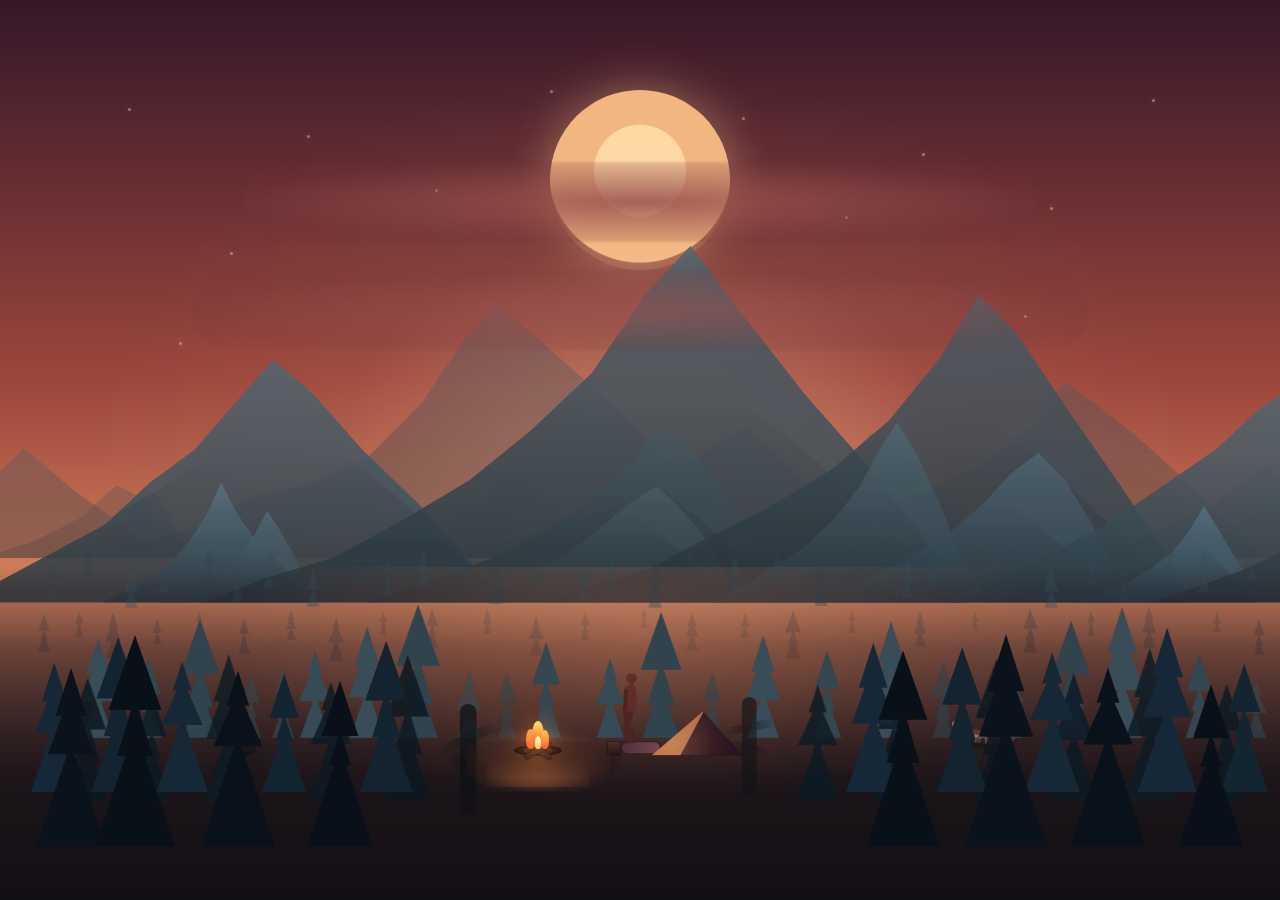
==== index.html @ df811078 "Initial portfolio site Add bilingual (EN/IT) portfolio with live demo previews, WixPort Pro and Care" ====
<!DOCTYPE html>
<html lang="en">
<head>
  <meta charset="UTF-8" />
  <meta name="viewport" content="width=device-width, initial-scale=1.0" />
  <title>Relaxing Forest Depth Scene</title>
  <style>
    :root {
      --sky-top: #351728;
      --sky-mid: #9b463c;
      --sky-low: #e08d62;
      --ground-fade: #25141d;
      --moon: #f1be82;
      --mist: rgba(255, 215, 170, 0.1);
      --near-tree: #09111a;
      --mid-tree: #152634;
      --far-tree: #314a57;
      --fire-1: #ffd057;
      --fire-2: #ff7f2a;
      --fire-3: #ff4a1d;
    }

    * {
      box-sizing: border-box;
    }

    body {
      margin: 0;
      min-height: 100vh;
      background: #0a0e14;
      font-family: system-ui, -apple-system, Segoe UI, Roboto, Arial, sans-serif;
      overflow: hidden;
    }

    .scene {
      position: relative;
      width: 100vw;
      height: 100vh;
      overflow: hidden;
      background: linear-gradient(to bottom, var(--sky-top) 0%, var(--sky-mid) 42%, var(--sky-low) 72%, #442732 100%);
    }

    .scene::after {
      content: "";
      position: absolute;
      inset: 0;
      background: radial-gradient(ellipse at 50% 18%, rgba(13, 18, 26, 0.4) 0%, rgba(7, 10, 15, 0.72) 72%);
      opacity: 0;
      z-index: 29;
      pointer-events: none;
      transition: opacity 6.5s ease;
    }

    .scene.moon-covered::after {
      opacity: 0.48;
    }

    .star-portal {
      position: fixed;
      inset: 0;
      z-index: 200;
      opacity: 0;
      visibility: hidden;
      pointer-events: none;
      background: #06080f;
      transition: opacity 0.55s ease, visibility 0.55s step-end;
    }

    .star-portal.open {
      opacity: 1;
      visibility: visible;
      pointer-events: auto;
      transition: opacity 0.55s ease;
    }

    .star-portal iframe {
      width: 100%;
      height: 100%;
      border: 0;
      display: block;
      background: #06080f;
    }

    .star-portal .portal-close {
      position: absolute;
      top: 16px;
      right: 16px;
      z-index: 3;
      border: 0;
      border-radius: 999px;
      padding: 9px 14px;
      color: #f8e5d4;
      background: rgba(10, 14, 22, 0.72);
      backdrop-filter: blur(4px);
      box-shadow: 0 0 0 1px rgba(255, 210, 170, 0.28);
      cursor: pointer;
      font-size: 13px;
      letter-spacing: 0.2px;
    }

    .star-portal .portal-close:hover {
      background: rgba(18, 24, 35, 0.88);
    }

    .parallax {
      transform: translate3d(calc(var(--mx, 0) * 1px), calc(var(--my, 0) * 1px), 0);
      transition: transform 0.24s ease-out;
    }

    .moon {
      position: absolute;
      width: 180px;
      height: 180px;
      border-radius: 50%;
      left: 50%;
      top: 10%;
      transform: translateX(-50%);
      background:
        radial-gradient(circle at 50% 45%, #ffd7a3 0 34%, #f2b67f 35% 68%, transparent 69%),
        radial-gradient(circle at 50% 50%, rgba(255, 218, 169, 0.85) 0%, rgba(255, 191, 131, 0.18) 62%, transparent 100%);
      filter: drop-shadow(0 0 24px rgba(255, 201, 138, 0.42));
      transition: opacity 6.8s ease, filter 6.8s ease, transform 6.8s ease;
    }

    .scene.moon-covered .moon {
      opacity: 0.2;
      transform: translateX(-50%) scale(0.93);
      filter: drop-shadow(0 0 10px rgba(255, 190, 135, 0.18));
    }

    .clouds {
      position: absolute;
      inset: 0;
      z-index: 8;
      pointer-events: none;
    }

    .clouds::before,
    .clouds::after {
      content: "";
      position: absolute;
      width: 62%;
      height: 80px;
      left: 19%;
      border-radius: 999px;
      background: radial-gradient(ellipse at center, rgba(153, 80, 77, 0.88) 0%, rgba(117, 55, 62, 0.18) 72%, transparent 100%);
      filter: blur(1px);
    }

    .clouds::before {
      top: 18%;
      animation: drift 22s linear infinite alternate;
    }

    .clouds::after {
      top: 30%;
      width: 70%;
      left: 15%;
      opacity: 0.7;
      animation: drift 30s linear infinite alternate-reverse;
    }

    .moon-cover-clouds {
      position: absolute;
      left: 50%;
      top: 7.5%;
      width: 460px;
      height: 175px;
      transform: translateX(-50%) translateY(-10px) scale(0.95);
      z-index: 11;
      opacity: 0;
      pointer-events: none;
      transition: opacity 4.8s ease, transform 10s ease;
    }

    .scene.moon-covered .moon-cover-clouds {
      opacity: 1;
      transform: translateX(-50%) translateY(0) scale(1);
    }

    .moon-cover-clouds span {
      position: absolute;
      border-radius: 999px;
      background: radial-gradient(ellipse at center, rgba(96, 72, 80, 0.88) 0%, rgba(73, 52, 66, 0.48) 52%, rgba(48, 35, 47, 0.05) 100%);
      filter: blur(0.8px);
      animation: moon-cloud-drift 20s ease-in-out infinite alternate;
    }

    .moon-cover-clouds .c1 {
      width: 280px;
      height: 84px;
      left: -5px;
      top: 24px;
      animation-duration: 18s;
    }

    .moon-cover-clouds .c2 {
      width: 330px;
      height: 96px;
      left: 98px;
      top: 38px;
      opacity: 0.92;
      animation-duration: 22s;
      animation-delay: -4s;
    }

    .moon-cover-clouds .c3 {
      width: 236px;
      height: 74px;
      left: 160px;
      top: 8px;
      opacity: 0.82;
      animation-duration: 17s;
      animation-delay: -2s;
    }

    .moon-cover-clouds .c4 {
      width: 200px;
      height: 64px;
      left: 58px;
      top: 82px;
      opacity: 0.75;
      animation-duration: 19s;
      animation-delay: -6s;
    }

    .stars span {
      position: absolute;
      width: 3px;
      height: 3px;
      border-radius: 50%;
      background: rgba(255, 250, 233, 0.85);
      box-shadow: 0 0 7px rgba(255, 238, 180, 0.55);
      animation: twinkle 3.5s ease-in-out infinite;
      opacity: 0.45;
    }


    .mist {
      position: absolute;
      inset: 0;
      background:
        radial-gradient(ellipse at 50% 52%, rgba(255, 183, 129, 0.28) 0 15%, rgba(255, 189, 149, 0.06) 34%, transparent 60%),
        linear-gradient(to top, rgba(255, 170, 120, 0.16), transparent 50%);
      mix-blend-mode: screen;
      pointer-events: none;
    }

    .mountains {
      position: absolute;
      inset: auto 0 33% 0;
      height: 38%;
      z-index: 2;
      pointer-events: none;
    }

    .mountain {
      position: absolute;
      bottom: 0;
      width: var(--w, 440px);
      height: var(--h, 260px);
      background: linear-gradient(
        to bottom,
        rgba(92, 118, 131, 0.95) 0%,
        rgba(70, 94, 107, 0.94) 40%,
        rgba(52, 73, 84, 0.95) 100%
      );
      clip-path: var(--clip, polygon(0% 100%, 9% 88%, 17% 81%, 27% 70%, 35% 58%, 41% 45%, 48% 33%, 55% 18%, 60% 24%, 66% 37%, 74% 52%, 82% 66%, 90% 80%, 100% 100%));
      border-radius: 8px 8px 0 0;
      filter: saturate(0.85);
      opacity: 0.9;
      overflow: hidden;
    }

    .mountain::after {
      content: "";
      position: absolute;
      inset: 0;
      background: linear-gradient(
        110deg,
        rgba(248, 248, 245, 0.95) 0 16%,
        rgba(235, 239, 241, 0.7) 16% 29%,
        rgba(255, 255, 255, 0) 30% 100%
      );
      clip-path: var(--snow, polygon(44% 35%, 52% 24%, 60% 36%, 65% 48%, 57% 44%, 50% 38%));
      opacity: 0.9;
    }

    .mountain::before {
      content: "";
      position: absolute;
      inset: 0;
      background: linear-gradient(to bottom, rgba(0, 0, 0, 0) 45%, rgba(26, 33, 40, 0.35) 100%);
      clip-path: polygon(
        0% 100%,
        12% 86%,
        24% 76%,
        37% 63%,
        47% 50%,
        57% 38%,
        67% 45%,
        81% 66%,
        100% 100%
      );
    }

    .mountains-back {
      position: absolute;
      inset: auto 0 38% 0;
      height: 28%;
      z-index: 1;
      pointer-events: none;
      opacity: 0.65;
      filter: blur(0.5px);
    }

    .layer {
      position: absolute;
      inset: auto 0 0 0;
      height: 100%;
      pointer-events: none;
    }

    .forest-far {
      z-index: 20;
      filter: saturate(0.8);
    }

    .forest-mid {
      z-index: 22;
    }

    .forest-near {
      z-index: 24;
    }

    .forest-edge {
      z-index: 21;
      opacity: 0.85;
      filter: brightness(0.8);
    }

    .tree {
      position: absolute;
      bottom: 18%;
      width: 0;
      height: 0;
      border-left: 22px solid transparent;
      border-right: 22px solid transparent;
      border-bottom: 64px solid currentColor;
      color: var(--far-tree);
      transform: scale(var(--s, 1));
    }

    .tree::before,
    .tree::after {
      content: "";
      position: absolute;
      left: 50%;
      transform: translateX(-50%);
      width: 0;
      height: 0;
      border-left: 16px solid transparent;
      border-right: 16px solid transparent;
      border-bottom: 46px solid currentColor;
    }

    .tree::before {
      bottom: -14px;
    }

    .tree::after {
      bottom: 17px;
    }

    .forest-mid .tree {
      color: var(--mid-tree);
      border-left-width: 30px;
      border-right-width: 30px;
      border-bottom-width: 88px;
      bottom: 12%;
    }

    .forest-mid .tree::before,
    .forest-mid .tree::after {
      border-left-width: 21px;
      border-right-width: 21px;
      border-bottom-width: 62px;
    }

    .forest-near .tree {
      color: var(--near-tree);
      border-left-width: 36px;
      border-right-width: 36px;
      border-bottom-width: 108px;
      bottom: 6%;
    }

    .forest-near .tree::before,
    .forest-near .tree::after {
      border-left-width: 28px;
      border-right-width: 28px;
      border-bottom-width: 78px;
    }

    .forest-edge .tree {
      color: #10212d;
      border-left-width: 25px;
      border-right-width: 25px;
      border-bottom-width: 78px;
      bottom: 11%;
    }

    .forest-edge .tree::before,
    .forest-edge .tree::after {
      border-left-width: 18px;
      border-right-width: 18px;
      border-bottom-width: 56px;
    }

    .tree.fir {
      filter: brightness(0.92);
    }

    .tree.fir::before {
      bottom: -26px;
      border-left-width: 16px;
      border-right-width: 16px;
      border-bottom-width: 54px;
    }

    .tree.fir::after {
      bottom: 16px;
      border-left-width: 24px;
      border-right-width: 24px;
      border-bottom-width: 68px;
    }

    .tree.pine {
      filter: brightness(1.06);
    }

    .tree.pine::before {
      bottom: -12px;
      border-left-width: 24px;
      border-right-width: 24px;
      border-bottom-width: 66px;
    }

    .tree.pine::after {
      bottom: 28px;
      border-left-width: 16px;
      border-right-width: 16px;
      border-bottom-width: 50px;
    }

    .tree.spruce {
      filter: brightness(0.97);
    }

    .tree.spruce::before {
      bottom: -20px;
      border-left-width: 12px;
      border-right-width: 12px;
      border-bottom-width: 38px;
    }

    .tree.spruce::after {
      bottom: 12px;
      border-left-width: 20px;
      border-right-width: 20px;
      border-bottom-width: 60px;
    }

    .tree.cedar {
      filter: brightness(1.03);
    }

    .tree.cedar::before {
      bottom: -10px;
      border-left-width: 24px;
      border-right-width: 24px;
      border-bottom-width: 54px;
    }

    .tree.cedar::after {
      bottom: 30px;
      border-left-width: 11px;
      border-right-width: 11px;
      border-bottom-width: 34px;
    }

    /* Wind + environment */
    .wind {
      position: absolute;
      inset: 0;
      z-index: 50;
      pointer-events: none;
      opacity: 0.9;
      mix-blend-mode: screen;
    }

    .gust {
      position: absolute;
      width: 160px;
      height: 2px;
      border-radius: 999px;
      background: linear-gradient(to left, rgba(255, 245, 224, 0), rgba(255, 220, 190, 0.26), rgba(255, 245, 224, 0));
      filter: blur(0.2px);
      transform: rotate(-10deg);
      opacity: 0;
      animation: gust var(--gd, 1.8s) ease-out forwards;
    }

    @keyframes gust {
      0% { opacity: 0; transform: translate3d(0, 0, 0) rotate(-10deg); }
      12% { opacity: 0.9; }
      100% { opacity: 0; transform: translate3d(-520px, 120px, 0) rotate(-10deg); }
    }

    .tree {
      transform-origin: 50% 100%;
    }

    .windy .forest-far .tree { animation: sway-far 1.7s ease-in-out 2; }
    .windy .forest-edge .tree { animation: sway-edge 1.5s ease-in-out 2; }
    .windy .forest-mid .tree { animation: sway-mid 1.35s ease-in-out 2; }
    .windy .forest-near .tree { animation: sway-near 1.2s ease-in-out 2; }

    @keyframes sway-far {
      0%, 100% { transform: translateZ(0) rotate(0deg) scale(var(--s, 1)); }
      50% { transform: translateZ(0) rotate(1.2deg) scale(var(--s, 1)); }
    }
    @keyframes sway-edge {
      0%, 100% { transform: translateZ(0) rotate(0deg) scale(var(--s, 1)); }
      50% { transform: translateZ(0) rotate(1.8deg) scale(var(--s, 1)); }
    }
    @keyframes sway-mid {
      0%, 100% { transform: translateZ(0) rotate(0deg) scale(var(--s, 1)); }
      50% { transform: translateZ(0) rotate(2.2deg) scale(var(--s, 1)); }
    }
    @keyframes sway-near {
      0%, 100% { transform: translateZ(0) rotate(0deg) scale(var(--s, 1)); }
      50% { transform: translateZ(0) rotate(2.8deg) scale(var(--s, 1)); }
    }

    /* Dead trees */
    .dead-tree {
      position: absolute;
      bottom: 9%;
      width: 18px;
      height: 120px;
      background: linear-gradient(to bottom, rgba(10, 16, 22, 0.95), rgba(12, 17, 25, 0.75));
      border-radius: 10px;
      z-index: 6;
      filter: saturate(0.85);
    }
    .dead-tree::before,
    .dead-tree::after {
      content: "";
      position: absolute;
      left: 50%;
      top: 32px;
      width: 64px;
      height: 10px;
      transform: translateX(-50%) rotate(var(--r, -20deg));
      border-radius: 999px;
      background: linear-gradient(to right, rgba(10, 16, 22, 0), rgba(10, 16, 22, 0.9), rgba(10, 16, 22, 0));
      opacity: 0.85;
    }
    .dead-tree::after {
      top: 58px;
      width: 52px;
      transform: translateX(-50%) rotate(calc(var(--r, -20deg) * -1));
      opacity: 0.7;
    }

    /* Animals */
    .animals {
      position: absolute;
      inset: 0;
      z-index: 18;
      pointer-events: none;
    }

    .birds {
      position: absolute;
      left: 0;
      top: 16%;
      width: 100%;
      height: 26%;
      opacity: 0.7;
      filter: blur(0.1px);
    }

    .bird {
      position: absolute;
      width: 14px;
      height: 8px;
      border: 2px solid rgba(255, 220, 190, 0.55);
      border-color: rgba(255, 220, 190, 0.55) transparent transparent transparent;
      border-radius: 50% 50% 0 0;
      transform: rotate(-10deg);
      animation: bird-fly var(--bd, 18s) linear infinite;
      opacity: 0.0;
    }

    @keyframes bird-fly {
      0% { opacity: 0; transform: translate3d(105vw, 0, 0) rotate(-10deg) scale(0.9); }
      6% { opacity: 0.85; }
      100% { opacity: 0; transform: translate3d(-20vw, 70px, 0) rotate(-6deg) scale(1.05); }
    }

    .bunny {
      position: absolute;
      left: 18%;
      bottom: 16%;
      width: 26px;
      height: 18px;
      border-radius: 999px;
      background: linear-gradient(to bottom, #2a1d22, #0f0d11);
      filter: drop-shadow(0 10px 12px rgba(0, 0, 0, 0.35));
      opacity: 0.8;
      animation: bunny-hop 4.8s ease-in-out infinite;
    }

    .bunny::before,
    .bunny::after {
      content: "";
      position: absolute;
      top: -10px;
      width: 7px;
      height: 14px;
      border-radius: 999px;
      background: linear-gradient(to bottom, #2f2127, #151015);
      transform-origin: 50% 100%;
    }

    .bunny::before { left: 6px; transform: rotate(-6deg); }
    .bunny::after { left: 13px; transform: rotate(10deg); }

    @keyframes bunny-hop {
      0%, 100% { transform: translate3d(0, 0, 0) scale(1); }
      20% { transform: translate3d(40px, -10px, 0) scale(0.95); }
      40% { transform: translate3d(88px, 0px, 0) scale(1); }
      60% { transform: translate3d(126px, -9px, 0) scale(0.96); }
      80% { transform: translate3d(170px, 0px, 0) scale(1); }
    }

    /* Fox (running style like reference, with subtle 3D shading) */
    .fox {
      /* darker, less saturated — matches night forest */
      --fox-orange: #8f3f36;
      --fox-orange-dark: #6f2f2a;
      --fox-cream: #c9b0a2;
      --fox-cream-2: #a89288;
      --fox-brown: #24181c;
      --fox-brown-2: #151012;
      --fox-black: #0d0f12;
      --fox-gray: #2b3338;

      position: absolute;
      left: 50%;
      bottom: 15.2%;
      width: 160px;
      height: 110px;
      z-index: 16; /* below forest tree layers (far/edge/mid/near) */
      transform: translate3d(0, 0, 0) scale(0.22);
      transform-origin: 50% 100%;
      filter: brightness(0.78) saturate(0.82) contrast(0.96) drop-shadow(0 8px 12px rgba(0, 0, 0, 0.35));
      opacity: 1;
      will-change: transform, left, bottom;
    }

    .fox .rig {
      position: absolute;
      inset: 0;
      transform-origin: 50% 100%;
      animation: fox-bob 0.5s ease-in-out infinite;
    }

    @keyframes fox-bob {
      0%, 100% { transform: translate3d(0, 0, 0); }
      50% { transform: translate3d(0, -2.5px, 0); }
    }

    .fox .head {
      position: absolute;
      left: 10px;
      top: 34px;
      width: 92px;
      height: 60px;
      background: linear-gradient(180deg, var(--fox-cream) 0%, var(--fox-cream-2) 100%);
      border-radius: 34px 30px 28px 32px;
      clip-path: polygon(
        0% 56%,
        8% 36%,
        22% 22%,
        42% 14%,
        60% 18%,
        78% 26%,
        94% 42%,
        100% 56%,
        92% 72%,
        74% 84%,
        54% 90%,
        36% 90%,
        20% 84%,
        10% 72%
      );
    }

    .fox .head::before {
      content: "";
      position: absolute;
      inset: -10px -12px -6px -10px;
      background: linear-gradient(165deg, var(--fox-orange) 0%, var(--fox-orange-dark) 100%);
      clip-path: polygon(
        22% 50%,
        28% 22%,
        46% 8%,
        66% 10%,
        82% 18%,
        92% 34%,
        94% 56%,
        82% 48%,
        66% 42%,
        52% 44%,
        40% 48%,
        30% 58%
      );
    }

    .fox .head::after {
      content: "";
      position: absolute;
      left: 46px;
      top: 36px;
      width: 56px;
      height: 36px;
      background: linear-gradient(180deg, var(--fox-cream) 0%, var(--fox-cream-2) 100%);
      clip-path: polygon(0 0, 70% 10%, 100% 50%, 72% 86%, 22% 100%, 0 70%);
    }

    .fox .ear {
      position: absolute;
      top: 10px;
      width: 34px;
      height: 44px;
      background: linear-gradient(160deg, #3a2b2f 0%, var(--fox-brown) 65%, #140f12 100%);
      clip-path: polygon(48% 0, 92% 20%, 100% 100%, 0 100%, 8% 18%);
      transform-origin: 50% 100%;
      z-index: 2;
    }
    /* pushed back toward neck/back of head */
    .fox .ear.left { left: 44px; transform: rotate(10deg); }
    .fox .ear.right { display: none; }
    .fox .ear::after {
      content: "";
      position: absolute;
      left: 9px;
      top: 12px;
      width: 18px;
      height: 24px;
      background: linear-gradient(180deg, var(--fox-cream) 0%, rgba(246, 213, 191, 0.55) 100%);
      clip-path: polygon(50% 0, 90% 24%, 100% 100%, 0 100%, 10% 24%);
      opacity: 0.95;
    }

    .fox .cheek { display: none; }

    .fox .neck {
      position: absolute;
      left: 60px;
      top: 78px;
      width: 50px;
      height: 38px;
      background: linear-gradient(180deg, var(--fox-cream) 0%, var(--fox-cream-2) 100%);
      border-radius: 10px 14px 22px 22px;
      clip-path: polygon(10% 0, 92% 0, 100% 48%, 72% 100%, 22% 100%, 0 60%);
    }

    .fox .eye {
      position: absolute;
      top: 54px;
      left: 40px;
      width: 18px;
      height: 12px;
      background: var(--fox-black);
      border-radius: 999px;
      transform: rotate(-8deg);
    }
    .fox .eye::after {
      content: "";
      position: absolute;
      left: 4px;
      top: 3px;
      width: 4px;
      height: 4px;
      background: rgba(255, 255, 255, 0.75);
      border-radius: 50%;
      opacity: 0.5;
    }
    .fox .eye.right { display: none; }

    .fox .nose {
      position: absolute;
      left: 2px;
      top: 62px;
      width: 10px;
      height: 8px;
      background: #2b2d2f;
      border-radius: 50%;
    }
    .fox .nose::after { display: none; }

    .fox .body {
      position: absolute;
      left: 78px;
      top: 78px;
      width: 150px;
      height: 58px;
      background: linear-gradient(180deg, var(--fox-orange) 0%, var(--fox-orange-dark) 100%);
      border-radius: 42px 62px 54px 44px;
      transform: rotate(-3deg);
    }

    .fox .body::after {
      content: "";
      position: absolute;
      left: 14px;
      bottom: -6px;
      width: 112px;
      height: 18px;
      background: linear-gradient(180deg, var(--fox-orange) 0%, var(--fox-orange-dark) 100%);
      border-radius: 999px;
      opacity: 0.98;
    }

    .fox .belly {
      position: absolute;
      left: 98px;
      top: 102px;
      width: 92px;
      height: 34px;
      background: linear-gradient(180deg, var(--fox-cream) 0%, var(--fox-cream-2) 100%);
      border-radius: 999px;
      clip-path: polygon(14% 0, 86% 0, 100% 60%, 86% 100%, 18% 100%, 0 55%);
    }

    .fox .tail {
      position: absolute;
      left: 170px;
      top: 6px;
      width: 150px;
      height: 128px;
      background: linear-gradient(180deg, var(--fox-orange) 0%, var(--fox-orange-dark) 100%);
      border-radius: 999px;
      transform-origin: 20% 80%;
      animation: tail-swish 0.72s cubic-bezier(.35,.02,.2,1) infinite;
    }

    .fox .tail::before {
      /* darker shadow at tail base */
      content: "";
      position: absolute;
      left: 0px;
      top: 74px;
      width: 78px;
      height: 62px;
      background: rgba(120, 45, 42, 0.55);
      border-radius: 999px;
    }

    .fox .tail::after {
      content: "";
      position: absolute;
      /* cream tip with jagged edge */
      left: 40px;
      top: -14px;
      width: 132px;
      height: 102px;
      background: linear-gradient(180deg, var(--fox-cream) 0%, var(--fox-cream-2) 100%);
      border-radius: 999px;
      clip-path: polygon(
        0 40%,
        10% 32%,
        18% 38%,
        28% 30%,
        40% 38%,
        52% 30%,
        64% 38%,
        76% 28%,
        88% 36%,
        100% 28%,
        100% 100%,
        0 100%
      );
    }

    .fox .leg {
      position: absolute;
      top: 110px;
      width: 22px;
      height: 44px;
      background: linear-gradient(to bottom, #3a2b2f 0%, var(--fox-brown-2) 100%);
      border-radius: 14px 14px 16px 16px;
      transform-origin: 50% 0%;
      will-change: transform;
    }

    .fox .leg::before {
      content: "";
      position: absolute;
      left: 4px;
      top: 18px;
      width: 14px;
      height: 28px;
      background: linear-gradient(to bottom, #3a2b2f 0%, var(--fox-brown-2) 100%);
      border-radius: 12px 12px 14px 14px;
      clip-path: polygon(12% 0, 88% 0, 100% 68%, 64% 100%, 36% 100%, 0 68%);
      transform-origin: 50% 0%;
      will-change: transform;
    }

    .fox .leg::after {
      content: "";
      position: absolute;
      left: -2px;
      bottom: -4px;
      width: 22px;
      height: 12px;
      background: linear-gradient(180deg, #2c1f22 0%, #140f12 100%);
      border-radius: 999px;
      opacity: 0.95;
      transform: none;
      clip-path: polygon(6% 35%, 94% 35%, 100% 70%, 86% 100%, 14% 100%, 0 70%);
    }

    .fox .leg::after {
      content: "";
      position: absolute;
      left: 0;
      bottom: 0;
      width: 22px;
      height: 18px;
      background: linear-gradient(to bottom, var(--fox-gray), var(--fox-black));
      border-radius: 0 0 14px 14px;
    }

    .fox .leg.back { opacity: 0.7; filter: saturate(0.9) brightness(0.95); }

    .fox .leg.l1 { left: 80px; animation: fox-front-a 0.76s cubic-bezier(.35,.02,.2,1) infinite; }
    .fox .leg.l2 { left: 106px; animation: fox-front-b 0.76s cubic-bezier(.35,.02,.2,1) infinite; }
    .fox .leg.l3 { left: 132px; animation: fox-rear-a 0.76s cubic-bezier(.35,.02,.2,1) infinite; }
    .fox .leg.l4 { left: 154px; animation: fox-rear-b 0.76s cubic-bezier(.35,.02,.2,1) infinite; }

    .fox .leg.l1::before { animation: fox-front-a-lower 0.76s cubic-bezier(.35,.02,.2,1) infinite; }
    .fox .leg.l2::before { animation: fox-front-b-lower 0.76s cubic-bezier(.35,.02,.2,1) infinite; }
    .fox .leg.l3::before { animation: fox-rear-a-lower 0.76s cubic-bezier(.35,.02,.2,1) infinite; }
    .fox .leg.l4::before { animation: fox-rear-b-lower 0.76s cubic-bezier(.35,.02,.2,1) infinite; }

    @keyframes fox-front-a {
      0%   { transform: rotate(22deg) translate3d(1px, -2px, 0) scaleY(0.98); }
      14%  { transform: rotate(8deg) translate3d(0px, 0px, 0) scaleY(1); }
      34%  { transform: rotate(-8deg) translate3d(-1px, 1px, 0) scaleY(1.02); }
      52%  { transform: rotate(-22deg) translate3d(-2px, -2px, 0) scaleY(1); }
      74%  { transform: rotate(16deg) translate3d(2px, -6px, 0) scaleY(0.98); }
      100% { transform: rotate(22deg) translate3d(1px, -2px, 0) scaleY(0.98); }
    }
    @keyframes fox-front-b {
      0%   { transform: rotate(-22deg) translate3d(-2px, -2px, 0) scaleY(1); }
      22%  { transform: rotate(16deg) translate3d(2px, -6px, 0) scaleY(0.98); }
      48%  { transform: rotate(22deg) translate3d(1px, -2px, 0) scaleY(0.98); }
      62%  { transform: rotate(8deg) translate3d(0px, 0px, 0) scaleY(1); }
      82%  { transform: rotate(-8deg) translate3d(-1px, 1px, 0) scaleY(1.02); }
      100% { transform: rotate(-22deg) translate3d(-2px, -2px, 0) scaleY(1); }
    }
    @keyframes fox-rear-a {
      0%   { transform: rotate(18deg) translate3d(1px, -1px, 0) scaleY(0.98); }
      16%  { transform: rotate(2deg) translate3d(0px, 1px, 0) scaleY(1.04); }
      40%  { transform: rotate(-22deg) translate3d(-2px, 2px, 0) scaleY(1.02); }
      54%  { transform: rotate(-34deg) translate3d(-3px, -2px, 0) scaleY(1); }
      78%  { transform: rotate(10deg) translate3d(3px, -7px, 0) scaleY(0.98); }
      100% { transform: rotate(18deg) translate3d(1px, -1px, 0) scaleY(0.98); }
    }
    @keyframes fox-rear-b {
      0%   { transform: rotate(-34deg) translate3d(-3px, -2px, 0) scaleY(1); }
      24%  { transform: rotate(10deg) translate3d(3px, -7px, 0) scaleY(0.98); }
      50%  { transform: rotate(18deg) translate3d(1px, -1px, 0) scaleY(0.98); }
      66%  { transform: rotate(2deg) translate3d(0px, 1px, 0) scaleY(1.04); }
      88%  { transform: rotate(-22deg) translate3d(-2px, 2px, 0) scaleY(1.02); }
      100% { transform: rotate(-34deg) translate3d(-3px, -2px, 0) scaleY(1); }
    }

    @keyframes fox-front-a-lower {
      0%   { transform: rotate(-16deg); }
      14%  { transform: rotate(8deg); }
      34%  { transform: rotate(24deg); }
      52%  { transform: rotate(10deg); }
      74%  { transform: rotate(54deg); }
      100% { transform: rotate(-16deg); }
    }
    @keyframes fox-front-b-lower {
      0%   { transform: rotate(10deg); }
      22%  { transform: rotate(54deg); }
      48%  { transform: rotate(-16deg); }
      62%  { transform: rotate(8deg); }
      82%  { transform: rotate(24deg); }
      100% { transform: rotate(10deg); }
    }
    @keyframes fox-rear-a-lower {
      0%   { transform: rotate(-14deg); }
      16%  { transform: rotate(8deg); }
      40%  { transform: rotate(18deg); }
      54%  { transform: rotate(4deg); }
      78%  { transform: rotate(42deg); }
      100% { transform: rotate(-14deg); }
    }
    @keyframes fox-rear-b-lower {
      0%   { transform: rotate(4deg); }
      24%  { transform: rotate(42deg); }
      50%  { transform: rotate(-14deg); }
      66%  { transform: rotate(8deg); }
      88%  { transform: rotate(18deg); }
      100% { transform: rotate(4deg); }
    }

    @keyframes tail-swish {
      /* softer, more organic: sway + slight laggy stretch */
      0% { transform: rotate(18deg) translate3d(0, 0, 0) scaleX(1.02); }
      25% { transform: rotate(8deg) translate3d(0, 1px, 0) scaleX(1); }
      50% { transform: rotate(-14deg) translate3d(0, 2px, 0) scaleX(0.98); }
      75% { transform: rotate(4deg) translate3d(0, 1px, 0) scaleX(1); }
      100% { transform: rotate(18deg) translate3d(0, 0, 0) scaleX(1.02); }
    }

    .fox .speedlines {
      position: absolute;
      left: 64px;
      top: 46px;
      width: 70px;
      height: 26px;
      opacity: 0.75;
      pointer-events: none;
    }
    .fox .speedlines span {
      position: absolute;
      left: 0;
      height: 3px;
      background: rgba(15, 20, 22, 0.85);
      border-radius: 999px;
      transform-origin: 100% 50%;
      animation: speedline 0.48s ease-in-out infinite;
    }
    .fox .speedlines span:nth-child(1) { top: 2px; width: 34px; }
    .fox .speedlines span:nth-child(2) { top: 11px; width: 46px; animation-delay: 0.12s; opacity: 0.85; }
    .fox .speedlines span:nth-child(3) { top: 20px; width: 28px; animation-delay: 0.22s; opacity: 0.7; }
    @keyframes speedline {
      0%, 100% { transform: translateX(0); opacity: 0.35; }
      50% { transform: translateX(-10px); opacity: 1; }
    }

    /* Human walker near campfire */
    .walker {
      position: absolute;
      left: 52%;
      bottom: 16.1%;
      width: 26px;
      height: 82px;
      z-index: 38;
      transform: translateX(-50%) scaleX(var(--facing, 1));
      transform-origin: 50% 100%;
      pointer-events: none;
      will-change: left, transform, bottom;
    }

    .walker .rig {
      position: absolute;
      inset: 0;
      transform-origin: 50% 100%;
    }

    .walker .head {
      position: absolute;
      left: 8px;
      top: 1px;
      width: 11px;
      height: 10px;
      border-radius: 50% / 48%;
      background: #5f2d2a;
    }

    .walker .neck {
      position: absolute;
      left: 11px;
      top: 9px;
      width: 5px;
      height: 5px;
      border-radius: 2px;
      background: #5f2d2a;
    }

    .walker .torso {
      position: absolute;
      left: 6px;
      top: 13px;
      width: 13px;
      height: 27px;
      border-radius: 3px;
      clip-path: polygon(13% 0, 90% 0, 100% 100%, 0 100%);
      background: #5f2d2a;
    }

    .walker .arm,
    .walker .leg {
      position: absolute;
      transform-origin: 50% 0%;
    }

    .walker .arm .upper,
    .walker .arm .lower,
    .walker .leg .upper,
    .walker .leg .lower {
      position: absolute;
      left: 50%;
      transform-origin: 50% 0%;
      border-radius: 999px;
      translate: -50% 0;
    }

    .walker .arm .upper,
    .walker .arm .lower {
      width: 4px;
      background: #5f2d2a;
    }

    .walker .leg .upper {
      width: 5px;
      height: 16px;
      background: #4e2422;
    }

    .walker .leg .lower {
      width: 5px;
      height: 16px;
      background: #4e2422;
      top: 14px;
    }

    .walker .arm .upper {
      height: 13px;
    }

    .walker .arm .lower {
      height: 12px;
      top: 11px;
    }

    .walker .arm.rear .upper,
    .walker .arm.rear .lower {
      background: #4e2422;
    }

    .walker .arm.front { left: 16px; top: 16px; }
    .walker .arm.rear { left: 10px; top: 16px; }
    .walker .leg.front { left: 16px; top: 39px; }
    .walker .leg.rear { left: 10px; top: 39px; }

    .walker .hand,
    .walker .foot {
      position: absolute;
      border-radius: 999px;
    }

    .walker .hand {
      left: 50%;
      width: 3.5px;
      height: 3.5px;
      translate: -50% 0;
      top: 22px;
      background: #5f2d2a;
    }

    .walker .arm.rear .hand {
      background: #4e2422;
    }

    .walker .foot {
      left: 50%;
      width: 7px;
      height: 3px;
      translate: -50% 0;
      top: 29px;
      background: #4e2422;
    }

    .walker .leg.rear .foot {
      background: #3f1f1e;
    }

    .ground {
      position: absolute;
      inset: auto 0 0 0;
      height: 37%;
      z-index: 12;
      background:
        radial-gradient(ellipse at 50% 20%, rgba(255, 146, 92, 0.22), transparent 45%),
        linear-gradient(to top, #120f14 0%, #1c1519 36%, rgba(37, 20, 29, 0.62) 76%, rgba(37, 20, 29, 0) 100%);
    }

    .tent {
      position: absolute;
      right: 16%;
      bottom: 18%;
      width: 200px;
      height: 112px;
      z-index: 32;
      clip-path: polygon(0 100%, 62% 10%, 100% 100%);
      background: linear-gradient(115deg, #d68253 0 44%, #241321 45% 100%);
      box-shadow: 0 0 0 2px rgba(0, 0, 0, 0.35);
      opacity: 0.96;
      animation: tent-breathe 5.5s ease-in-out infinite;
    }

    .tent::before {
      content: "";
      position: absolute;
      inset: 0;
      background: linear-gradient(to top, rgba(0, 0, 0, 0.38), rgba(0, 0, 0, 0));
      clip-path: polygon(0 100%, 62% 10%, 100% 100%);
    }

    .tent::after {
      content: "";
      position: absolute;
      inset: 0;
      background: radial-gradient(circle at 20% 75%, rgba(255, 164, 92, 0.45) 0%, rgba(255, 132, 74, 0.18) 38%, rgba(0, 0, 0, 0) 70%);
      clip-path: polygon(0 100%, 62% 10%, 100% 100%);
      mix-blend-mode: screen;
      animation: tent-firelight 1.2s ease-in-out infinite alternate;
    }

    .fire-shadow {
      position: absolute;
      left: 42%;
      bottom: 12.8%;
      width: 170px;
      height: 44px;
      transform: translateX(-50%);
      z-index: 33;
      pointer-events: none;
      background: radial-gradient(ellipse at 50% 45%, rgba(7, 6, 8, 0.78) 0%, rgba(10, 8, 11, 0.3) 50%, rgba(0, 0, 0, 0) 76%);
      animation: shadow-flicker 1.1s ease-in-out infinite alternate;
    }

    .fire-light {
      position: absolute;
      left: 42%;
      bottom: 12.6%;
      width: 145px;
      height: 58px;
      transform: translateX(-50%);
      z-index: 34;
      pointer-events: none;
      background: radial-gradient(ellipse at 50% 58%, rgba(255, 142, 74, 0.34) 0%, rgba(255, 110, 58, 0.1) 56%, rgba(255, 110, 58, 0) 76%);
      mix-blend-mode: screen;
      animation: light-flicker 0.9s ease-in-out infinite alternate;
    }

    .fire-base {
      position: absolute;
      left: 42%;
      bottom: 16%;
      width: 48px;
      height: 11px;
      z-index: 36;
      transform: translateX(-50%);
      background: radial-gradient(ellipse at center, #3a1f15 0 38%, #190f12 76%);
      border-radius: 50%;
    }

    .smoke {
      position: absolute;
      left: 50%;
      bottom: 34px;
      width: 10px;
      height: 10px;
      border-radius: 50%;
      background: radial-gradient(circle at 30% 30%, rgba(255, 224, 194, 0.3), rgba(108, 106, 112, 0.16));
      filter: blur(0.8px);
      animation: smoke-up var(--sd, 5.5s) linear infinite;
      opacity: 0;
    }

    .smoke.small {
      width: 7px;
      height: 7px;
      filter: blur(0.5px);
    }

    .smoke.big {
      width: 14px;
      height: 14px;
      filter: blur(1.3px);
    }

    .log {
      position: absolute;
      width: 30px;
      height: 5px;
      background: #3f251f;
      border-radius: 20px;
      top: 3px;
      left: 9px;
      box-shadow: 0 0 0 1px rgba(0, 0, 0, 0.35);
    }

    .log:nth-child(2) {
      transform: rotate(30deg);
    }

    .log:nth-child(3) {
      transform: rotate(-28deg);
    }

    .flames {
      position: absolute;
      left: 50%;
      bottom: 7px;
      width: 30px;
      height: 33px;
      transform: translateX(-50%);
      pointer-events: none;
    }

    .flame {
      position: absolute;
      bottom: 0;
      border-radius: 55% 55% 45% 45%;
      transform-origin: 50% 100%;
      filter: drop-shadow(0 0 14px rgba(255, 126, 52, 0.68));
    }

    .flame-main {
      left: 9px;
      width: 12px;
      height: 28px;
      background: linear-gradient(to top, #ff3f1b 0%, #ff7c2f 40%, #ffd668 88%);
      animation: flame-main 0.55s ease-in-out infinite alternate;
    }

    .flame-left {
      left: 3px;
      width: 9px;
      height: 20px;
      background: linear-gradient(to top, #ff5324 0%, #ffa64b 88%);
      animation: flame-side-left 0.47s ease-in-out infinite alternate;
    }

    .flame-right {
      right: 4px;
      width: 8px;
      height: 19px;
      background: linear-gradient(to top, #ff5225 0%, #ffb94c 88%);
      animation: flame-side-right 0.42s ease-in-out infinite alternate;
    }

    .flame-inner {
      left: 12px;
      width: 6px;
      height: 13px;
      background: linear-gradient(to top, #ffcc66 0%, #fff3bf 88%);
      filter: drop-shadow(0 0 8px rgba(255, 228, 148, 0.9));
      animation: flame-inner 0.33s ease-in-out infinite alternate;
    }

    .ember {
      position: absolute;
      left: 50%;
      bottom: 8px;
      width: 3px;
      height: 3px;
      border-radius: 50%;
      background: rgba(255, 204, 112, 0.9);
      box-shadow: 0 0 8px rgba(255, 184, 86, 0.75);
      animation: ember-up var(--ed, 1.8s) ease-out infinite;
      animation-delay: var(--delay, 0s);
      opacity: 0;
    }

    .glow {
      position: absolute;
      left: 42%;
      bottom: 12%;
      width: 102px;
      height: 33px;
      transform: translateX(-50%);
      z-index: 31;
      background: radial-gradient(ellipse at center, rgba(255, 133, 70, 0.4), rgba(255, 143, 71, 0.05) 70%, transparent 100%);
      pointer-events: none;
      animation: breathe 2.4s ease-in-out infinite;
    }

    .camp-setup {
      position: absolute;
      left: 47%;
      bottom: 15.2%;
      width: 150px;
      height: 72px;
      z-index: 32;
      pointer-events: none;
    }

    .camp-tent {
      position: absolute;
      right: 6px;
      bottom: 8px;
      width: 92px;
      height: 50px;
      clip-path: polygon(0 100%, 56% 12%, 100% 100%);
      background: linear-gradient(118deg, #b66a45 0 46%, #271521 47% 100%);
      box-shadow: 0 0 0 1px rgba(0, 0, 0, 0.32);
      opacity: 0.95;
    }

    .camp-tent::after {
      content: "";
      position: absolute;
      inset: 0;
      clip-path: polygon(0 100%, 56% 12%, 100% 100%);
      background: radial-gradient(circle at 20% 76%, rgba(255, 151, 84, 0.34), rgba(255, 120, 66, 0.06) 55%, rgba(0, 0, 0, 0) 80%);
      mix-blend-mode: screen;
    }

    .camp-roll {
      position: absolute;
      left: 22px;
      bottom: 10px;
      width: 38px;
      height: 11px;
      border-radius: 999px;
      background: linear-gradient(to right, #4f2f3a, #7a4553);
      box-shadow: 0 0 0 1px rgba(0, 0, 0, 0.28);
    }

    .camp-crate {
      position: absolute;
      left: 8px;
      bottom: 9px;
      width: 12px;
      height: 12px;
      background: linear-gradient(to bottom, #4b2e22, #2d1b15);
      box-shadow: 0 0 0 1px rgba(0, 0, 0, 0.35);
    }

    .fireflies {
      position: absolute;
      inset: 0;
      z-index: 26;
      pointer-events: none;
    }

    .firefly {
      position: absolute;
      width: 7px;
      height: 7px;
      border-radius: 50%;
      background: radial-gradient(circle, rgba(255, 238, 151, 0.95) 0%, rgba(255, 238, 151, 0.3) 48%, rgba(255, 238, 151, 0) 100%);
      box-shadow: 0 0 10px rgba(255, 227, 134, 0.55);
      animation: floaty var(--dur, 6s) ease-in-out infinite, pulse var(--pulse, 2.5s) ease-in-out infinite;
      animation-delay: var(--delay, 0s);
      opacity: 0;
    }

    .shooting-star {
      position: absolute;
      z-index: 40;
      width: 140px;
      height: 2px;
      background: linear-gradient(to left, rgba(255, 249, 224, 0), rgba(255, 249, 224, 0.95));
      border-radius: 999px;
      transform: rotate(-22deg);
      opacity: 0;
      pointer-events: none;
    }

    @keyframes flame-main {
      0% {
        transform: scale(0.96, 0.95) rotate(-2deg);
      }
      100% {
        transform: scale(1.06, 1.09) rotate(2deg);
      }
    }

    @keyframes flame-side-left {
      0% {
        transform: translateX(1px) scale(0.92, 0.95) rotate(-10deg);
      }
      100% {
        transform: translateX(-2px) scale(1.06, 1.08) rotate(-18deg);
      }
    }

    @keyframes flame-side-right {
      0% {
        transform: translateX(-1px) scale(0.9, 0.95) rotate(9deg);
      }
      100% {
        transform: translateX(2px) scale(1.06, 1.04) rotate(19deg);
      }
    }

    @keyframes flame-inner {
      0% {
        transform: scale(0.9, 0.92) translateY(2px);
        opacity: 0.88;
      }
      100% {
        transform: scale(1.08, 1.12) translateY(-2px);
        opacity: 1;
      }
    }

    @keyframes twinkle {
      0%, 100% {
        opacity: 0.35;
      }
      50% {
        opacity: 0.92;
      }
    }

    @keyframes drift {
      from {
        transform: translateX(-12px);
      }
      to {
        transform: translateX(20px);
      }
    }

    @keyframes moon-cloud-drift {
      0% {
        transform: translateX(-20px) translateY(0);
      }
      100% {
        transform: translateX(28px) translateY(-4px);
      }
    }

    @keyframes breathe {
      0%, 100% {
        transform: translateX(-50%) scale(0.95);
        opacity: 0.6;
      }
      50% {
        transform: translateX(-50%) scale(1.05);
        opacity: 1;
      }
    }

    @keyframes smoke-up {
      0% {
        opacity: 0;
        transform: translate(-50%, 0) scale(0.65);
      }
      15% {
        opacity: 0.42;
      }
      75% {
        opacity: 0.18;
      }
      100% {
        opacity: 0;
        transform: translate(calc(-50% + 42px), -165px) scale(2.7);
      }
    }

    @keyframes ember-up {
      0% {
        opacity: 0;
        transform: translate(-50%, 0) scale(0.8);
      }
      18% {
        opacity: 0.95;
      }
      100% {
        opacity: 0;
        transform: translate(calc(-50% + 18px), -74px) scale(0.25);
      }
    }

    @keyframes shadow-flicker {
      0% {
        transform: translateX(-50%) scale(0.95, 0.95);
        opacity: 0.7;
      }
      100% {
        transform: translateX(-50%) scale(1.05, 1.08);
        opacity: 0.95;
      }
    }

    @keyframes light-flicker {
      0% {
        transform: translateX(-50%) scale(0.94, 0.9);
        opacity: 0.55;
      }
      100% {
        transform: translateX(-50%) scale(1.08, 1.08);
        opacity: 0.98;
      }
    }

    @keyframes tent-firelight {
      0% {
        opacity: 0.45;
      }
      100% {
        opacity: 0.95;
      }
    }

    @keyframes floaty {
      0%, 100% {
        transform: translate(0, 0);
      }
      25% {
        transform: translate(20px, -18px);
      }
      50% {
        transform: translate(-10px, -35px);
      }
      75% {
        transform: translate(14px, -20px);
      }
    }

    @keyframes pulse {
      0%, 100% {
        opacity: 0.15;
      }
      45% {
        opacity: 0.95;
      }
    }

    @keyframes tent-breathe {
      0%, 100% {
        filter: brightness(1);
      }
      50% {
        filter: brightness(1.08);
      }
    }

    @keyframes shoot {
      0% {
        opacity: 0;
        transform: translate(0, 0) rotate(-22deg);
      }
      7% {
        opacity: 1;
      }
      100% {
        opacity: 0;
        transform: translate(-340px, 170px) rotate(-22deg);
      }
    }
  </style>
</head>
<body>
  <div class="scene" id="scene">
    <div class="moon parallax" style="--mx: -0.8; --my: -0.4"></div>
    <div class="clouds"></div>
    <div class="moon-cover-clouds" aria-hidden="true">
      <span class="c1"></span>
      <span class="c2"></span>
      <span class="c3"></span>
      <span class="c4"></span>
    </div>
    <div class="shooting-star" id="shootingStar"></div>

    <div class="stars">
      <span style="left:10%;top:12%;animation-delay:.2s"></span>
      <span style="left:18%;top:28%;animation-delay:1.1s"></span>
      <span style="left:24%;top:15%;animation-delay:2.8s"></span>
      <span style="left:34%;top:21%;animation-delay:0.9s"></span>
      <span style="left:43%;top:10%;animation-delay:1.6s"></span>
      <span style="left:58%;top:13%;animation-delay:2.1s"></span>
      <span style="left:66%;top:24%;animation-delay:0.3s"></span>
      <span style="left:72%;top:17%;animation-delay:2.6s"></span>
      <span style="left:82%;top:23%;animation-delay:1.9s"></span>
      <span style="left:90%;top:11%;animation-delay:.4s"></span>
      <span style="left:14%;top:38%;animation-delay:3s"></span>
      <span style="left:80%;top:35%;animation-delay:1.4s"></span>
    </div>

    <div class="mist"></div>

    <div class="mountains-back parallax" style="--mx: -0.5; --my: -0.1">
      <div class="mountain" style="left:-13%; --w:330px; --h:140px; opacity:.55; filter:saturate(.72) brightness(.92); --clip:polygon(0% 100%, 8% 93%, 17% 84%, 27% 78%, 36% 63%, 44% 55%, 51% 37%, 58% 22%, 64% 34%, 73% 52%, 84% 70%, 93% 86%, 100% 100%); --snow:polygon(52% 36%, 57% 24%, 62% 33%, 66% 46%, 60% 43%, 55% 38%);"></div>
      <div class="mountain" style="left:-2%; --w:220px; --h:105px; opacity:.48; filter:saturate(.62) brightness(.86); --clip:polygon(0% 100%, 11% 95%, 25% 86%, 37% 74%, 49% 61%, 58% 43%, 65% 31%, 73% 39%, 84% 57%, 93% 78%, 100% 100%); --snow:polygon(62% 40%, 66% 33%, 70% 40%, 73% 49%, 67% 47%, 63% 42%);"></div>
      <div class="mountain" style="left:3%; --w:150px; --h:88px; opacity:.42; filter:saturate(.58) brightness(.84); --clip:polygon(0% 100%, 12% 96%, 24% 88%, 35% 78%, 47% 66%, 58% 49%, 66% 29%, 73% 18%, 80% 32%, 89% 55%, 96% 78%, 100% 100%); --snow:polygon(70% 36%, 74% 27%, 79% 35%, 82% 47%, 76% 45%, 71% 38%);"></div>
      <div class="mountain" style="left:7%; --w:680px; --h:305px; opacity:.58; filter:saturate(.7) brightness(.94); --clip:polygon(0% 100%, 7% 95%, 16% 90%, 24% 80%, 32% 76%, 41% 67%, 49% 49%, 55% 29%, 60% 17%, 66% 28%, 74% 44%, 83% 63%, 91% 80%, 100% 100%); --snow:polygon(54% 30%, 60% 18%, 66% 28%, 70% 42%, 64% 39%, 58% 34%);"></div>
      <div class="mountain" style="left:26%; --w:260px; --h:118px; opacity:.46; filter:saturate(.64) brightness(.86); --clip:polygon(0% 100%, 10% 94%, 20% 88%, 31% 80%, 43% 70%, 54% 57%, 62% 41%, 69% 24%, 76% 38%, 85% 58%, 93% 78%, 100% 100%); --snow:polygon(66% 40%, 70% 30%, 76% 39%, 79% 52%, 73% 49%, 67% 42%);"></div>
      <div class="mountain" style="left:36%; --w:420px; --h:175px; opacity:.52; filter:saturate(.74) brightness(.9); --clip:polygon(0% 100%, 10% 91%, 21% 83%, 33% 74%, 43% 64%, 52% 51%, 60% 36%, 68% 25%, 74% 38%, 82% 56%, 90% 73%, 96% 86%, 100% 100%); --snow:polygon(66% 34%, 71% 24%, 77% 34%, 80% 45%, 73% 43%, 68% 37%);"></div>
      <div class="mountain" style="left:49%; --w:360px; --h:165px; opacity:.44; filter:saturate(.6) brightness(.84); --clip:polygon(0% 100%, 10% 96%, 19% 91%, 31% 84%, 43% 73%, 53% 58%, 61% 41%, 68% 24%, 76% 37%, 85% 58%, 93% 79%, 100% 100%); --snow:polygon(66% 38%, 72% 28%, 78% 38%, 81% 50%, 74% 48%, 68% 41%);"></div>
      <div class="mountain" style="left:53%; --w:210px; --h:95px; opacity:.4; filter:saturate(.56) brightness(.82); --clip:polygon(0% 100%, 14% 95%, 29% 86%, 42% 74%, 54% 59%, 63% 41%, 71% 22%, 79% 36%, 89% 60%, 96% 79%, 100% 100%); --snow:polygon(70% 42%, 75% 32%, 80% 41%, 83% 54%, 77% 51%, 71% 44%);"></div>
      <div class="mountain" style="left:58%; --w:520px; --h:220px; opacity:.57; filter:saturate(.68) brightness(.88); --clip:polygon(0% 100%, 6% 94%, 15% 88%, 25% 79%, 36% 69%, 47% 57%, 56% 39%, 62% 20%, 68% 30%, 76% 45%, 85% 64%, 93% 83%, 100% 100%); --snow:polygon(56% 32%, 61% 21%, 67% 30%, 72% 43%, 65% 40%, 59% 35%);"></div>
      <div class="mountain" style="left:83%; --w:290px; --h:125px; opacity:.45; filter:saturate(.58) brightness(.82); --clip:polygon(0% 100%, 14% 94%, 28% 84%, 40% 70%, 52% 58%, 62% 40%, 70% 26%, 78% 40%, 88% 60%, 96% 80%, 100% 100%); --snow:polygon(68% 44%, 73% 34%, 79% 44%, 82% 54%, 75% 52%, 70% 46%);"></div>
      <div class="mountain" style="left:90%; --w:180px; --h:92px; opacity:.43; filter:saturate(.6) brightness(.84); --clip:polygon(0% 100%, 15% 95%, 29% 86%, 41% 72%, 52% 59%, 61% 42%, 69% 28%, 76% 18%, 84% 33%, 92% 56%, 97% 76%, 100% 100%); --snow:polygon(72% 38%, 77% 28%, 82% 37%, 86% 50%, 80% 47%, 74% 40%);"></div>
    </div>

    <div class="mountains parallax" style="--mx: -0.8; --my: -0.2">
      <div class="mountain" style="left:-4%; --w:560px; --h:300px; filter:saturate(.86) brightness(.98); --clip:polygon(0% 100%, 9% 93%, 18% 84%, 28% 74%, 36% 60%, 44% 49%, 51% 34%, 58% 19%, 65% 30%, 74% 49%, 84% 67%, 92% 84%, 100% 100%); --snow:polygon(52% 33%, 57% 22%, 63% 30%, 68% 43%, 61% 40%, 55% 35%);"></div>
      <div class="mountain" style="left:8%; --w:210px; --h:140px; filter:saturate(.95) brightness(1.05); opacity:.9; --clip:polygon(0% 100%, 10% 92%, 20% 86%, 31% 74%, 41% 58%, 50% 37%, 57% 14%, 64% 35%, 74% 57%, 85% 76%, 93% 89%, 100% 100%); --snow:polygon(54% 22%, 58% 10%, 62% 19%, 66% 33%, 61% 31%, 56% 25%);"></div>
      <div class="mountain" style="left:12.5%; --w:150px; --h:112px; filter:saturate(.9) brightness(1.02); opacity:.82; --clip:polygon(0% 100%, 16% 93%, 31% 82%, 44% 70%, 56% 55%, 64% 38%, 72% 18%, 80% 34%, 90% 58%, 97% 80%, 100% 100%); --snow:polygon(70% 25%, 74% 14%, 79% 24%, 83% 38%, 76% 35%, 71% 28%);"></div>
      <div class="mountain" style="left:16%; --w:760px; --h:410px; filter:saturate(.82) brightness(.93); --clip:polygon(0% 100%, 8% 94%, 17% 89%, 26% 80%, 35% 70%, 43% 58%, 51% 44%, 58% 25%, 64% 13%, 71% 30%, 79% 49%, 88% 68%, 95% 86%, 100% 100%); --snow:polygon(60% 28%, 65% 15%, 72% 25%, 77% 39%, 69% 37%, 63% 31%);"></div>
      <div class="mountain" style="left:28.5%; --w:420px; --h:235px; filter:saturate(.76) brightness(.88); opacity:.86; --clip:polygon(0% 100%, 10% 94%, 20% 88%, 32% 80%, 43% 69%, 54% 56%, 63% 42%, 70% 26%, 78% 35%, 87% 55%, 94% 76%, 100% 100%); --snow:polygon(68% 31%, 73% 20%, 79% 30%, 83% 44%, 76% 41%, 70% 34%);"></div>
      <div class="mountain" style="left:34%; --w:300px; --h:160px; filter:saturate(.78) brightness(.9); opacity:.88; --clip:polygon(0% 100%, 12% 93%, 24% 86%, 36% 77%, 46% 67%, 56% 52%, 65% 38%, 74% 27%, 81% 39%, 89% 56%, 95% 74%, 100% 100%); --snow:polygon(72% 37%, 77% 27%, 82% 36%, 86% 48%, 79% 45%, 73% 39%);"></div>
      <div class="mountain" style="left:43%; --w:640px; --h:350px; filter:saturate(.8) brightness(.88); --clip:polygon(0% 100%, 7% 95%, 16% 90%, 24% 82%, 34% 73%, 44% 62%, 53% 48%, 61% 30%, 67% 12%, 73% 23%, 81% 45%, 89% 66%, 96% 85%, 100% 100%); --snow:polygon(64% 24%, 69% 12%, 75% 22%, 80% 37%, 72% 34%, 66% 27%);"></div>
      <div class="mountain" style="left:55.5%; --w:260px; --h:210px; filter:saturate(.88) brightness(.96); opacity:.86; --clip:polygon(0% 100%, 13% 92%, 25% 83%, 37% 73%, 48% 60%, 58% 44%, 65% 28%, 72% 14%, 80% 30%, 89% 54%, 96% 77%, 100% 100%); --snow:polygon(68% 22%, 72% 11%, 77% 21%, 81% 36%, 74% 33%, 69% 26%);"></div>
      <div class="mountain" style="left:61%; --w:340px; --h:185px; filter:saturate(.92) brightness(.98); opacity:.86; --clip:polygon(0% 100%, 14% 94%, 26% 86%, 38% 76%, 50% 62%, 60% 46%, 68% 30%, 76% 19%, 84% 34%, 91% 55%, 97% 76%, 100% 100%); --snow:polygon(74% 34%, 79% 22%, 85% 31%, 89% 44%, 82% 41%, 76% 36%);"></div>
      <div class="mountain" style="left:74%; --w:520px; --h:280px; filter:saturate(.9) brightness(1.02); --clip:polygon(0% 100%, 10% 92%, 19% 83%, 30% 73%, 41% 59%, 52% 45%, 60% 31%, 68% 21%, 75% 33%, 83% 50%, 90% 66%, 96% 83%, 100% 100%); --snow:polygon(66% 33%, 71% 22%, 77% 31%, 82% 43%, 74% 41%, 68% 35%);"></div>
      <div class="mountain" style="left:84%; --w:180px; --h:115px; filter:saturate(1.02) brightness(1.06); opacity:.92; --clip:polygon(0% 100%, 16% 92%, 30% 82%, 43% 70%, 55% 55%, 64% 37%, 72% 16%, 80% 36%, 89% 60%, 96% 80%, 100% 100%); --snow:polygon(70% 24%, 75% 13%, 80% 22%, 84% 37%, 77% 34%, 72% 27%);"></div>
      <div class="mountain" style="left:90%; --w:360px; --h:220px; filter:saturate(.84) brightness(.92); opacity:.86; --clip:polygon(0% 100%, 12% 93%, 24% 86%, 36% 77%, 46% 66%, 55% 52%, 63% 39%, 70% 24%, 77% 36%, 86% 56%, 94% 76%, 100% 100%); --snow:polygon(66% 32%, 71% 22%, 77% 31%, 81% 45%, 74% 42%, 68% 35%);"></div>
    </div>

    <div class="layer forest-horizon parallax" style="--mx: -0.86; --my: -0.18">
      <!-- trees between the mountains and the far forest -->
      <div class="tree spruce" style="left:1.8%;--s:.28;opacity:.26;bottom:27.6%"></div>
      <div class="tree fir" style="left:4.5%;--s:.17;opacity:.24;bottom:29.2%"></div>
      <div class="tree pine" style="left:7.2%;--s:.32;opacity:.28;bottom:26.9%"></div>
      <div class="tree cedar" style="left:10.6%;--s:.2;opacity:.24;bottom:28.4%"></div>
      <div class="tree fir" style="left:13.9%;--s:.14;opacity:.22;bottom:29.8%"></div>
      <div class="tree spruce" style="left:17.4%;--s:.26;opacity:.27;bottom:27.3%"></div>
      <div class="tree pine" style="left:21.1%;--s:.21;opacity:.25;bottom:28.9%"></div>
      <div class="tree cedar" style="left:24.6%;--s:.34;opacity:.29;bottom:26.6%"></div>
      <div class="tree fir" style="left:28.3%;--s:.16;opacity:.23;bottom:29.4%"></div>
      <div class="tree spruce" style="left:32.1%;--s:.29;opacity:.26;bottom:28%"></div>
      <div class="tree pine" style="left:36.4%;--s:.18;opacity:.24;bottom:29.6%"></div>
      <div class="tree cedar" style="left:40.2%;--s:.31;opacity:.28;bottom:27.1%"></div>
      <div class="tree fir" style="left:44.1%;--s:.19;opacity:.25;bottom:28.8%"></div>
      <div class="tree spruce" style="left:48.7%;--s:.15;opacity:.22;bottom:30.2%"></div>
      <div class="tree pine" style="left:52.4%;--s:.27;opacity:.27;bottom:27.7%"></div>
      <div class="tree cedar" style="left:56.6%;--s:.2;opacity:.24;bottom:29.1%"></div>
      <div class="tree fir" style="left:60.3%;--s:.33;opacity:.29;bottom:26.8%"></div>
      <div class="tree spruce" style="left:64.9%;--s:.16;opacity:.23;bottom:29.7%"></div>
      <div class="tree pine" style="left:70.2%;--s:.25;opacity:.26;bottom:28.1%"></div>
      <div class="tree cedar" style="left:74.5%;--s:.14;opacity:.22;bottom:30.1%"></div>
      <div class="tree fir" style="left:78.8%;--s:.3;opacity:.28;bottom:27.4%"></div>
      <div class="tree spruce" style="left:83.6%;--s:.18;opacity:.24;bottom:29.3%"></div>
      <div class="tree pine" style="left:88.1%;--s:.29;opacity:.27;bottom:28%"></div>
      <div class="tree cedar" style="left:93.4%;--s:.16;opacity:.23;bottom:29.8%"></div>
      <div class="tree fir" style="left:96.7%;--s:.24;opacity:.26;bottom:27.2%"></div>
    </div>

    <div class="layer forest-far parallax" style="--mx: -0.9; --my: -0.2">
      <div class="tree pine" style="left:6%;--s:.7"></div>
      <div class="tree spruce" style="left:10%;--s:.58"></div>
      <div class="tree fir" style="left:14%;--s:.8"></div>
      <div class="tree spruce" style="left:18%;--s:.46;opacity:.55"></div>
      <div class="tree pine" style="left:20.5%;--s:.5;opacity:.6"></div>
      <div class="tree cedar" style="left:23%;--s:.68"></div>
      <div class="tree pine" style="left:27%;--s:.78"></div>
      <div class="tree fir" style="left:31%;--s:.9"></div>
      <div class="tree cedar" style="left:35%;--s:.52;opacity:.6"></div>
      <div class="tree fir" style="left:38%;--s:.44;opacity:.5"></div>
      <div class="tree spruce" style="left:41%;--s:.7"></div>
      <div class="tree cedar" style="left:46%;--s:.62"></div>
      <div class="tree fir" style="left:50%;--s:.85"></div>
      <div class="tree spruce" style="left:54%;--s:.48;opacity:.58"></div>
      <div class="tree pine" style="left:58%;--s:.72"></div>
      <div class="tree spruce" style="left:63%;--s:.64"></div>
      <div class="tree pine" style="left:68%;--s:.82"></div>
      <div class="tree fir" style="left:72%;--s:.5;opacity:.6"></div>
      <div class="tree cedar" style="left:77%;--s:.66"></div>
      <div class="tree fir" style="left:82%;--s:.79"></div>
      <div class="tree pine" style="left:86%;--s:.92"></div>
      <div class="tree spruce" style="left:92%;--s:.62"></div>
      <div class="tree cedar" style="left:96.5%;--s:.45;opacity:.52"></div>
      <!-- extra distant trees near the mountain line -->
      <div class="tree spruce" style="left:2.5%;--s:.28;opacity:.34;bottom:33.2%"></div>
      <div class="tree fir" style="left:5.2%;--s:.24;opacity:.3;bottom:35%"></div>
      <div class="tree pine" style="left:8.6%;--s:.3;opacity:.35;bottom:32.4%"></div>
      <div class="tree cedar" style="left:11.1%;--s:.26;opacity:.3;bottom:34.1%"></div>
      <div class="tree fir" style="left:14.7%;--s:.22;opacity:.26;bottom:35.6%"></div>
      <div class="tree spruce" style="left:16.9%;--s:.27;opacity:.32;bottom:33.1%"></div>
      <div class="tree pine" style="left:19.4%;--s:.25;opacity:.29;bottom:34.7%"></div>
      <div class="tree cedar" style="left:22.8%;--s:.31;opacity:.36;bottom:32.6%"></div>
      <div class="tree fir" style="left:26.2%;--s:.23;opacity:.27;bottom:35.3%"></div>
      <div class="tree spruce" style="left:28.7%;--s:.29;opacity:.34;bottom:33.7%"></div>
      <div class="tree pine" style="left:31.4%;--s:.26;opacity:.31;bottom:34.9%"></div>
      <div class="tree cedar" style="left:34.8%;--s:.22;opacity:.26;bottom:35.8%"></div>
      <div class="tree fir" style="left:37.1%;--s:.3;opacity:.36;bottom:32.9%"></div>
      <div class="tree spruce" style="left:40.6%;--s:.24;opacity:.28;bottom:35.1%"></div>
      <div class="tree pine" style="left:43.9%;--s:.28;opacity:.33;bottom:33.3%"></div>
      <div class="tree cedar" style="left:46.1%;--s:.25;opacity:.3;bottom:34.6%"></div>
      <div class="tree fir" style="left:49.5%;--s:.31;opacity:.36;bottom:32.5%"></div>
      <div class="tree spruce" style="left:52.2%;--s:.23;opacity:.27;bottom:35.7%"></div>
      <div class="tree pine" style="left:55.8%;--s:.27;opacity:.32;bottom:34.1%"></div>
      <div class="tree cedar" style="left:59.1%;--s:.24;opacity:.28;bottom:35.2%"></div>
      <div class="tree fir" style="left:62.5%;--s:.3;opacity:.35;bottom:32.7%"></div>
      <div class="tree spruce" style="left:65.3%;--s:.22;opacity:.26;bottom:36.1%"></div>
      <div class="tree pine" style="left:69.2%;--s:.28;opacity:.33;bottom:33.6%"></div>
      <div class="tree cedar" style="left:71.1%;--s:.25;opacity:.3;bottom:35.3%"></div>
      <div class="tree fir" style="left:74.8%;--s:.29;opacity:.34;bottom:34.1%"></div>
      <div class="tree spruce" style="left:77.6%;--s:.23;opacity:.27;bottom:35.9%"></div>
      <div class="tree pine" style="left:80.5%;--s:.31;opacity:.36;bottom:32.4%"></div>
      <div class="tree cedar" style="left:83.7%;--s:.24;opacity:.28;bottom:35.1%"></div>
      <div class="tree fir" style="left:86.2%;--s:.28;opacity:.33;bottom:33.2%"></div>
      <div class="tree spruce" style="left:89.8%;--s:.22;opacity:.26;bottom:36.2%"></div>
      <div class="tree pine" style="left:92.4%;--s:.27;opacity:.32;bottom:34.2%"></div>
      <div class="tree cedar" style="left:96.1%;--s:.25;opacity:.3;bottom:35.5%"></div>
    </div>

    <div class="layer forest-edge parallax" style="--mx: -1.3; --my: -0.05">
      <div class="tree fir" style="left:5%;--s:.76"></div>
      <div class="tree spruce" style="left:10%;--s:.72"></div>
      <div class="tree pine" style="left:16%;--s:.94"></div>
      <div class="tree cedar" style="left:24%;--s:.84"></div>
      <div class="tree fir" style="left:30%;--s:.9"></div>
      <div class="tree cedar" style="left:62%;--s:.82"></div>
      <div class="tree spruce" style="left:68%;--s:.8"></div>
      <div class="tree fir" style="left:76%;--s:.88"></div>
      <div class="tree cedar" style="left:82%;--s:.9"></div>
      <div class="tree pine" style="left:88%;--s:.98"></div>
      <div class="tree spruce" style="left:94%;--s:.78"></div>
    </div>

    <div class="layer forest-mid parallax" style="--mx: -1.8; --my: 0.1">
      <div class="tree pine" style="left:2%;--s:.78"></div>
      <div class="tree fir" style="left:7%;--s:.9"></div>
      <div class="tree cedar" style="left:12%;--s:.86"></div>
      <div class="tree spruce" style="left:20%;--s:.74"></div>
      <div class="tree fir" style="left:28%;--s:.88"></div>
      <div class="tree pine" style="left:66%;--s:.9"></div>
      <div class="tree fir" style="left:73%;--s:.84"></div>
      <div class="tree cedar" style="left:80%;--s:.92"></div>
      <div class="tree pine" style="left:89%;--s:.99"></div>
      <div class="tree spruce" style="left:95%;--s:.8"></div>
      <div class="dead-tree" style="left:36%; --r:-24deg; opacity:.75; transform:scale(.92)"></div>
      <div class="dead-tree" style="left:58%; --r:-12deg; opacity:.62; transform:scale(.82); bottom: 10.5%"></div>
    </div>

    <div class="layer forest-near parallax" style="--mx: -3; --my: 0.3">
      <div class="tree pine" style="left:3%;--s:0.96"></div>
      <div class="tree fir" style="left:8%;--s:1.1"></div>
      <div class="tree cedar" style="left:16%;--s:1.02"></div>
      <div class="tree spruce" style="left:24%;--s:.92"></div>
      <div class="tree fir" style="left:68%;--s:1.02"></div>
      <div class="tree pine" style="left:76%;--s:1.14"></div>
      <div class="tree cedar" style="left:84%;--s:1.04"></div>
      <div class="tree spruce" style="left:92%;--s:.9"></div>
    </div>

    <div class="fox" id="fox" aria-hidden="true">
      <div class="rig">
        <div class="head"></div>
        <div class="ear left"></div>
        <div class="ear right"></div>
        <div class="cheek left"></div>
        <div class="cheek right"></div>
        <div class="eye left"></div>
        <div class="eye right"></div>
        <div class="nose"></div>
        <div class="neck"></div>
        <div class="speedlines" aria-hidden="true">
          <span></span><span></span><span></span>
        </div>
        <div class="body"></div>
        <div class="belly"></div>
        <div class="tail"></div>
        <div class="leg l1 back"></div>
        <div class="leg l2"></div>
        <div class="leg l3 back"></div>
        <div class="leg l4"></div>
      </div>
    </div>

    <div class="walker" id="walker" aria-hidden="true">
      <div class="rig" id="walkerRig">
        <div class="head"></div>
        <div class="neck"></div>
        <div class="torso"></div>
        <div class="arm rear" id="armRear">
          <span class="upper"></span>
          <span class="lower"></span>
          <span class="hand"></span>
        </div>
        <div class="arm front" id="armFront">
          <span class="upper"></span>
          <span class="lower"></span>
          <span class="hand"></span>
        </div>
        <div class="leg rear" id="legRear">
          <span class="upper"></span>
          <span class="lower"></span>
          <span class="foot"></span>
        </div>
        <div class="leg front" id="legFront">
          <span class="upper"></span>
          <span class="lower"></span>
          <span class="foot"></span>
        </div>
      </div>
    </div>

    <div class="glow"></div>
    <div class="fire-shadow"></div>
    <div class="fire-light"></div>
    <div class="ground"></div>
    <div class="fireflies" id="fireflies"></div>
    <div class="wind" id="wind"></div>
    <div class="animals">
      <div class="birds" id="birds"></div>
      <div class="bunny"></div>
    </div>

    <div class="camp-setup parallax" style="--mx: -2.2; --my: 0.35">
      <div class="camp-crate"></div>
      <div class="camp-roll"></div>
      <div class="camp-tent"></div>
    </div>

    <div class="fire-base">
      <div class="log"></div>
      <div class="log"></div>
      <div class="log"></div>
      <div class="flames">
        <div class="flame flame-left"></div>
        <div class="flame flame-main"></div>
        <div class="flame flame-right"></div>
        <div class="flame flame-inner"></div>
      </div>
      <div class="ember" style="--delay:0.1s; --ed:1.4s"></div>
      <div class="ember" style="--delay:0.9s; --ed:1.8s"></div>
      <div class="ember" style="--delay:1.5s; --ed:1.6s"></div>
      <div class="ember" style="--delay:2.2s; --ed:1.9s"></div>
      <div class="smoke big" style="animation-delay:0s; --sd:5.6s"></div>
      <div class="smoke" style="animation-delay:0.8s; --sd:5s"></div>
      <div class="smoke small" style="animation-delay:1.5s; --sd:4.5s"></div>
      <div class="smoke big" style="animation-delay:2.1s; --sd:5.8s"></div>
      <div class="smoke" style="animation-delay:2.9s; --sd:5.2s"></div>
      <div class="smoke small" style="animation-delay:3.6s; --sd:4.7s"></div>
      <div class="smoke big" style="animation-delay:4.2s; --sd:6.1s"></div>
      <div class="smoke" style="animation-delay:4.9s; --sd:5.4s"></div>
    </div>

  </div>
  <script>
    const scene = document.getElementById("scene");
    const parallaxLayers = Array.from(document.querySelectorAll(".parallax"));
    const fireflies = document.getElementById("fireflies");
    const shootingStar = document.getElementById("shootingStar");
    const wind = document.getElementById("wind");
    const birds = document.getElementById("birds");
    const fox = document.getElementById("fox");
    const walker = document.getElementById("walker");
    const walkerRig = document.getElementById("walkerRig");
    const armFront = document.getElementById("armFront");
    const armRear = document.getElementById("armRear");
    const legFront = document.getElementById("legFront");
    const legRear = document.getElementById("legRear");

    for (let i = 0; i < 14; i += 1) {
      const dot = document.createElement("span");
      dot.className = "firefly";
      dot.style.left = `${8 + Math.random() * 84}%`;
      dot.style.top = `${20 + Math.random() * 65}%`;
      dot.style.setProperty("--dur", `${4.5 + Math.random() * 4}s`);
      dot.style.setProperty("--pulse", `${1.8 + Math.random() * 2.4}s`);
      dot.style.setProperty("--delay", `${Math.random() * 4}s`);
      fireflies.appendChild(dot);
    }

    // Birds
    for (let i = 0; i < 7; i += 1) {
      const bird = document.createElement("div");
      bird.className = "bird";
      bird.style.top = `${10 + Math.random() * 60}%`;
      bird.style.setProperty("--bd", `${14 + Math.random() * 16}s`);
      bird.style.animationDelay = `${Math.random() * 10}s`;
      bird.style.transform = `rotate(${-6 - Math.random() * 10}deg)`;
      birds.appendChild(bird);
    }

    function spawnGust() {
      if (!wind) return;
      const g = document.createElement("div");
      g.className = "gust";
      g.style.left = `${70 + Math.random() * 30}%`;
      g.style.top = `${18 + Math.random() * 55}%`;
      g.style.setProperty("--gd", `${1.3 + Math.random() * 1.6}s`);
      wind.appendChild(g);
      window.setTimeout(() => g.remove(), 2600);
    }

    function triggerWindBurst() {
      scene.classList.add("windy");
      const gustCount = 6 + Math.floor(Math.random() * 6);
      for (let i = 0; i < gustCount; i += 1) {
        window.setTimeout(spawnGust, i * (120 + Math.random() * 120));
      }
      window.setTimeout(() => scene.classList.remove("windy"), 2600);
    }

    // Occasional wind bursts
    window.setInterval(() => {
      if (Math.random() > 0.55) triggerWindBurst();
    }, 5200);

    // Fox: slow circular/elliptical wandering path + depth (scale reads closer/farther; trees paint above).
    if (fox) {
      const prefersReducedMotion = window.matchMedia?.("(prefers-reduced-motion: reduce)")?.matches;
      const cx = 48;        // center X in %
      const baseBottom = 15.8; // center bottom in %
      const rx = 24;        // horizontal radius in %
      const ry = 5.6;       // vertical radius in % (bigger = less "straight line")
      const speed = prefersReducedMotion ? 0.00004 : 0.000085; // radians/ms (smaller = slower)
      const baseScale = 0.22;

      // small loops ("circles") along the path
      const loopR = 4.2;     // loop radius in % (x)
      const loopY = 2.0;     // loop radius in % (y) (bigger = actual circles)
      const loopFreq = 3.4;  // loops per revolution
      let lastX = null;
      let obstacles = [];

      function updateObstacles() {
        const sceneRect = scene.getBoundingClientRect();
        if (!sceneRect.width || !sceneRect.height) return;

        // Prefer closer trees so "around the trees" reads clearly.
        const nodes = Array.from(document.querySelectorAll(".forest-near .tree, .forest-edge .tree"));
        obstacles = nodes.map((el) => {
          const r = el.getBoundingClientRect();
          const xPct = ((r.left + r.width / 2 - sceneRect.left) / sceneRect.width) * 100;
          const yPct = ((r.top + r.height - sceneRect.top) / sceneRect.height) * 100;
          const size = Math.max(r.width, r.height);
          return { x: xPct, y: yPct, s: size };
        }).filter((o) => Number.isFinite(o.x) && Number.isFinite(o.y));
      }

      updateObstacles();
      window.addEventListener("resize", updateObstacles);

      function animateFox(now) {
        const t = now * speed;
        const loops = t * loopFreq;
        // Add a gentle extra wander wobble so it feels less "math perfect"
        const wobbleX = Math.sin(t * 0.7) * 1.2;
        const wobbleY = Math.cos(t * 0.9) * 0.6;
        let x = cx + Math.cos(t) * rx + Math.cos(loops) * loopR + wobbleX;
        let y = baseBottom + Math.sin(t) * ry + Math.sin(loops) * loopY + wobbleY;

        // Tree avoidance: push away from nearby trunks (simple repulsion).
        // Keeps the fox weaving around trees without hardcoding waypoints.
        let pushX = 0;
        let pushY = 0;
        for (let i = 0; i < obstacles.length; i += 1) {
          const o = obstacles[i];
          const dx = x - o.x;
          const dy = y - o.y;
          const d2 = dx * dx + dy * dy;
          const r = 6.5; // influence radius in %
          if (d2 > r * r || d2 < 0.001) continue;
          const d = Math.sqrt(d2);
          const strength = (1 - d / r);
          // Stronger horizontal steering, small vertical nudge.
          pushX += (dx / d) * strength * 3.2;
          pushY += (dy / d) * strength * 0.9;
        }
        x += pushX;
        y += pushY;

        // Position
        fox.style.left = `${x}%`;
        fox.style.bottom = `${y}%`;

        // Face direction based on movement (dx sign)
        // Default fox art faces LEFT (head on left, tail on right).
        // When moving right, flip horizontally so it faces direction of travel.
        const dx = lastX == null ? 0 : x - lastX;
        lastX = x;
        const facing = dx >= 0 ? -1 : 1;

        // Depth cue: slightly larger when "closer" (lower y)
        const depth = (y - (baseBottom - ry)) / (ry * 2); // 0..1
        const scale = baseScale * (0.92 + (1 - depth) * 0.22);

        // Add a slight tilt into the curve for nicer motion
        const tilt = Math.max(-10, Math.min(10, Math.cos(t) * 7));
        fox.style.transform = `translate3d(-50%, 0, 0) scaleX(${facing}) scale(${scale}) rotate(${tilt}deg)`;

        window.requestAnimationFrame(animateFox);
      }

      // Start with a safe transform origin at center
      fox.style.transform = "translate3d(-50%, 0, 0) scale(0.22)";
      window.requestAnimationFrame(animateFox);
    }

    if (walker && walkerRig && armFront && armRear && legFront && legRear) {
      const armFrontUpper = armFront.querySelector(".upper");
      const armFrontLower = armFront.querySelector(".lower");
      const armRearUpper = armRear.querySelector(".upper");
      const armRearLower = armRear.querySelector(".lower");
      const legFrontUpper = legFront.querySelector(".upper");
      const legFrontLower = legFront.querySelector(".lower");
      const legRearUpper = legRear.querySelector(".upper");
      const legRearLower = legRear.querySelector(".lower");
      const footFront = legFront.querySelector(".foot");
      const footRear = legRear.querySelector(".foot");
      const handFront = armFront.querySelector(".hand");
      const handRear = armRear.querySelector(".hand");

      const human = {
        x: 50.6,
        y: 16.1,
        facing: 1,
        phase: 0,
        lastTs: 0,
        startTs: 0
      };

      function setLimb(upper, lower, upperDeg, lowerDeg) {
        upper.style.transform = `translateX(-50%) rotate(${upperDeg}deg)`;
        lower.style.transform = `translateX(-50%) rotate(${lowerDeg}deg)`;
      }

      function easeInOut(t) {
        const x = Math.max(0, Math.min(1, t));
        return x * x * (3 - 2 * x);
      }

      function animateWalker(now) {
        if (!human.lastTs) human.lastTs = now;
        if (!human.startTs) human.startTs = now;
        const dt = Math.min(34, now - human.lastTs);
        human.lastTs = now;

        // 20s loop:
        // walk camp->fire (6s) -> wait (5s) -> walk fire->camp (6s) -> wait (3s)
        const loopMs = 20000;
        const tLoop = (now - human.startTs) % loopMs;
        const campX = 50.6;
        const fireX = 44.2;

        let moving = false;
        if (tLoop < 6000) {
          const k = easeInOut(tLoop / 6000);
          human.x = campX + (fireX - campX) * k;
          human.facing = 1;
          moving = true;
        } else if (tLoop < 11000) {
          human.x = fireX;
          human.facing = 1;
        } else if (tLoop < 17000) {
          const k = easeInOut((tLoop - 11000) / 6000);
          human.x = fireX + (campX - fireX) * k;
          human.facing = -1;
          moving = true;
        } else {
          human.x = campX;
          human.facing = -1;
        }

        if (moving) {
          // Slower gait to fit 6s travel segment.
          human.phase += dt * 0.0065;
        } else {
          // Tiny breathing even when standing still.
          human.phase += dt * 0.0019;
        }
        const walk = moving ? Math.sin(human.phase) : 0;
        const walkOpp = moving ? Math.sin(human.phase + Math.PI) : 0;
        const frontBack = Math.max(0, -walk);
        const rearBack = Math.max(0, -walkOpp);

        const breath = Math.sin(human.phase * 2) * 0.45;
        const torsoBob = moving ? Math.sin(human.phase * 2) * 0.7 : breath;
        walker.style.left = `${human.x}%`;
        walker.style.bottom = `${human.y}%`;
        walker.style.setProperty("--facing", `${human.facing}`);
        const isAtFire = tLoop >= 6000 && tLoop < 11000;
        const isAtCamp = tLoop >= 17000;
        let rigTilt = 0;
        let rigY = torsoBob;
        if (isAtFire) {
          rigTilt = 6; // leaning into the fire = personality
          rigY = breath + 0.25;
        } else if (isAtCamp) {
          rigTilt = -3; // relaxed at camp
        }
        walkerRig.style.transform = `translateY(${rigY}px) rotate(${rigTilt}deg)`;

        let frontLegUpperDeg = 6 + walk * 13;
        let rearLegUpperDeg = 6 + walkOpp * 13;
        let frontLegLowerDeg = -1 - frontBack * 24;
        let rearLegLowerDeg = -1 - rearBack * 24;

        if (isAtFire) {
          // Small crouch while warming.
          frontLegUpperDeg = 10;
          rearLegUpperDeg = 10;
          frontLegLowerDeg = -14;
          rearLegLowerDeg = -14;
        } else if (isAtCamp) {
          // Weight shift idle.
          const sway = Math.sin(human.phase * 1.3) * 3;
          frontLegUpperDeg = 8 + sway;
          rearLegUpperDeg = 12 - sway;
          frontLegLowerDeg = -10;
          rearLegLowerDeg = -16;
        }
        setLimb(legFrontUpper, legFrontLower, frontLegUpperDeg, frontLegLowerDeg);
        setLimb(legRearUpper, legRearLower, rearLegUpperDeg, rearLegLowerDeg);

        if (footFront) {
          footFront.style.transform = `translateX(-50%) rotate(${walk * 4}deg)`;
        }
        if (footRear) {
          footRear.style.transform = `translateX(-50%) rotate(${walkOpp * 4}deg)`;
        }

        let frontArmUpperDeg = -6 + walkOpp * 10;
        let rearArmUpperDeg = -6 + walk * 10;
        let frontElbow = 7;
        let rearElbow = 7;

        if (isAtFire) {
          // Hands toward the fire.
          frontArmUpperDeg = 22 + Math.sin(human.phase * 2.4) * 5;
          rearArmUpperDeg = 16 + Math.sin(human.phase * 2.4 + 1.4) * 4;
          frontElbow = 34;
          rearElbow = 28;
        } else if (isAtCamp) {
          // Relaxed arms with a subtle "look around" vibe.
          frontArmUpperDeg = -10 + Math.sin(human.phase * 1.2) * 6;
          rearArmUpperDeg = -18 + Math.cos(human.phase * 1.1) * 5;
          frontElbow = 12;
          rearElbow = 10;
        }

        setLimb(armFrontUpper, armFrontLower, frontArmUpperDeg, frontElbow);
        setLimb(armRearUpper, armRearLower, rearArmUpperDeg, rearElbow);

        if (handFront) {
          handFront.style.transform = `translateX(-50%) rotate(${walkOpp * 4}deg)`;
        }
        if (handRear) {
          handRear.style.transform = `translateX(-50%) rotate(${walk * 4}deg)`;
        }

        window.requestAnimationFrame(animateWalker);
      }

      window.requestAnimationFrame(animateWalker);
    }

    function updateParallax(event) {
      const { innerWidth, innerHeight } = window;
      const x = (event.clientX / innerWidth - 0.5) * 2;
      const y = (event.clientY / innerHeight - 0.5) * 2;

      parallaxLayers.forEach((layer) => {
        const mx = parseFloat(layer.style.getPropertyValue("--mx")) || 0;
        const my = parseFloat(layer.style.getPropertyValue("--my")) || 0;
        layer.style.transform = `translate3d(${x * mx * 7}px, ${y * my * 7}px, 0)`;
      });
    }

    window.addEventListener("pointermove", updateParallax);

    // Moon hide/reveal cycle:
    // clouds thicken + scene darkens, then after 10s moon slowly comes back.
    if (scene) {
      const moonHiddenMs = 10000;
      const moonVisibleMs = 15000;
      const firstHideDelayMs = 7000;

      function beginMoonCoverCycle() {
        scene.classList.add("moon-covered");
        window.setTimeout(() => {
          scene.classList.remove("moon-covered");
          window.setTimeout(beginMoonCoverCycle, moonVisibleMs);
        }, moonHiddenMs);
      }

      window.setTimeout(beginMoonCoverCycle, firstHideDelayMs);
    }

    function launchShootingStar() {
      const startX = 68 + Math.random() * 22;
      const startY = 8 + Math.random() * 16;
      shootingStar.style.left = `${startX}%`;
      shootingStar.style.top = `${startY}%`;
      shootingStar.style.animation = "none";
      void shootingStar.offsetWidth;
      shootingStar.style.animation = "shoot 1.6s ease-out forwards";
    }

    setInterval(() => {
      if (Math.random() > 0.35) {
        launchShootingStar();
      }
    }, 8500);

    // Gentle idle motion on touch devices where pointermove is limited.
    let idleT = 0;
    setInterval(() => {
      idleT += 0.04;
      if (window.matchMedia("(pointer: coarse)").matches) {
        const fakeX = window.innerWidth * (0.5 + Math.sin(idleT) * 0.15);
        const fakeY = window.innerHeight * (0.5 + Math.cos(idleT * 0.7) * 0.12);
        updateParallax({ clientX: fakeX, clientY: fakeY });
      }
    }, 50);
  </script>
</body>
</html>
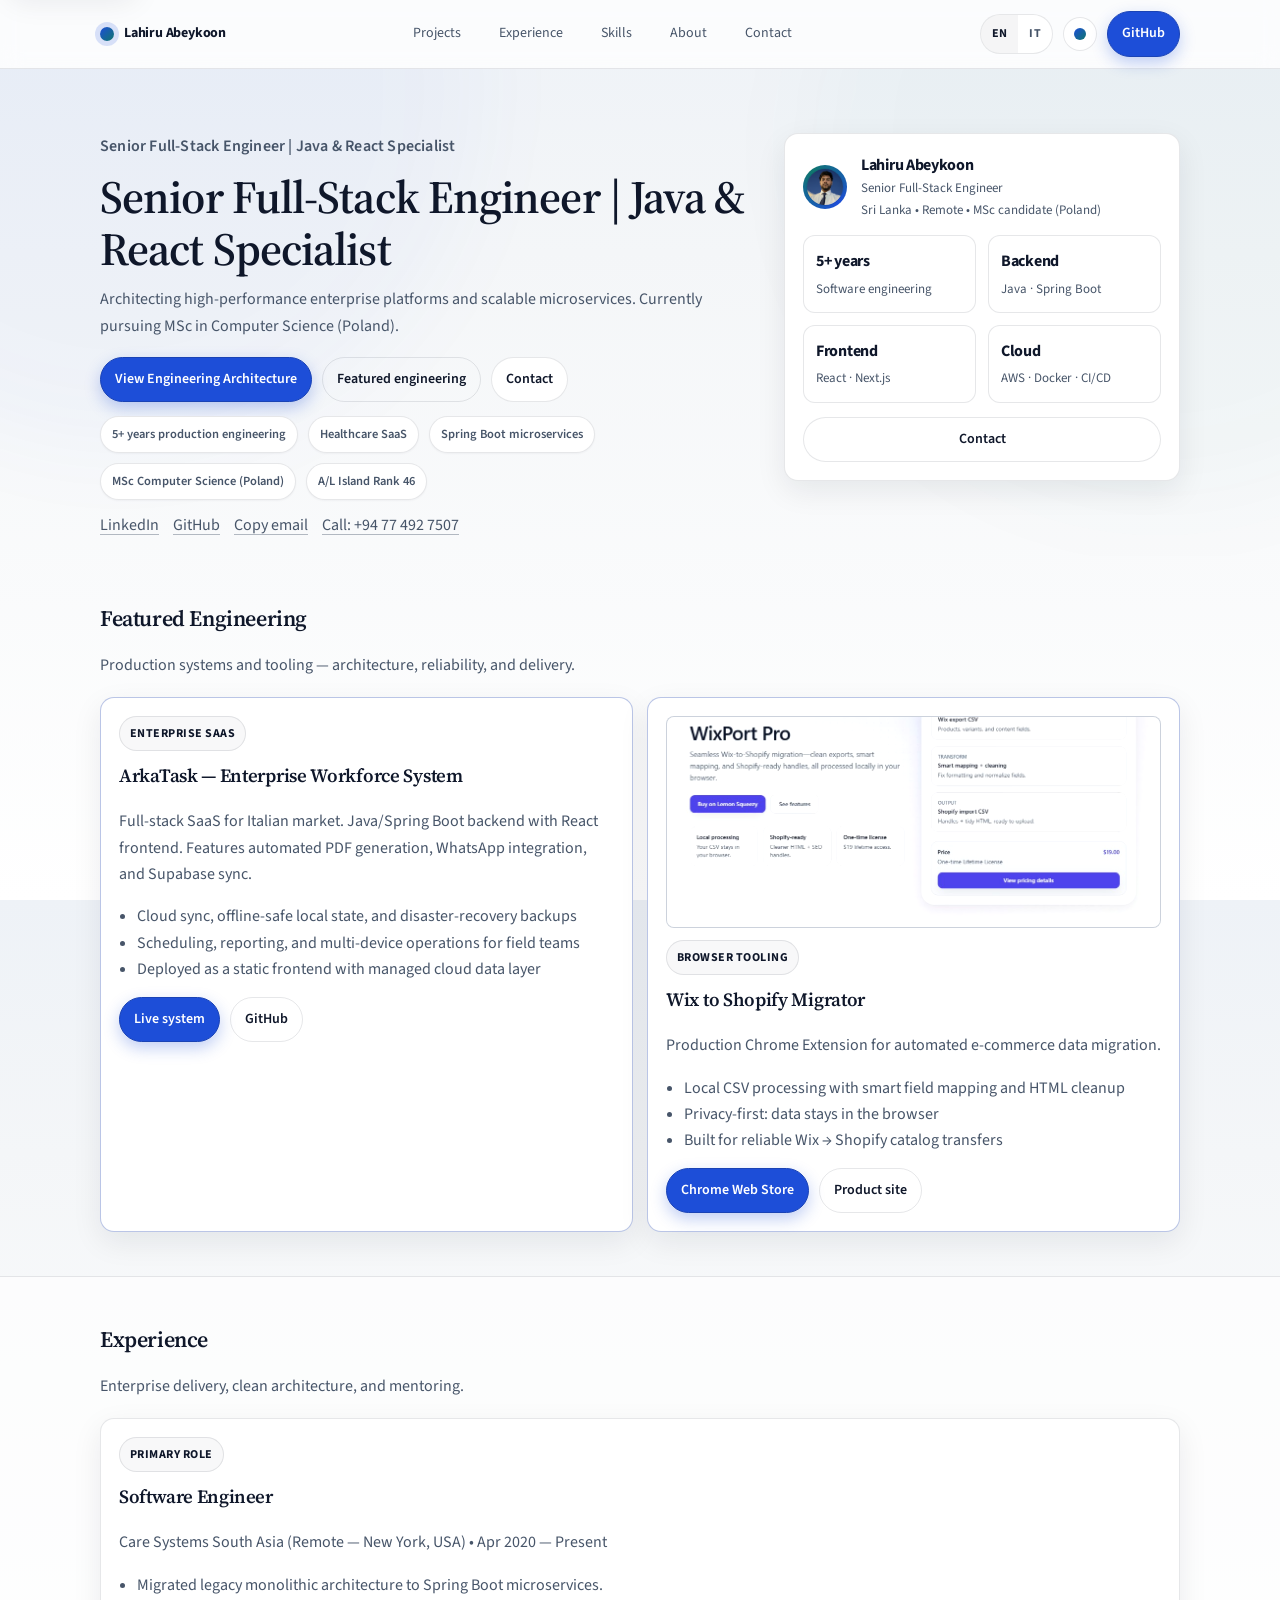
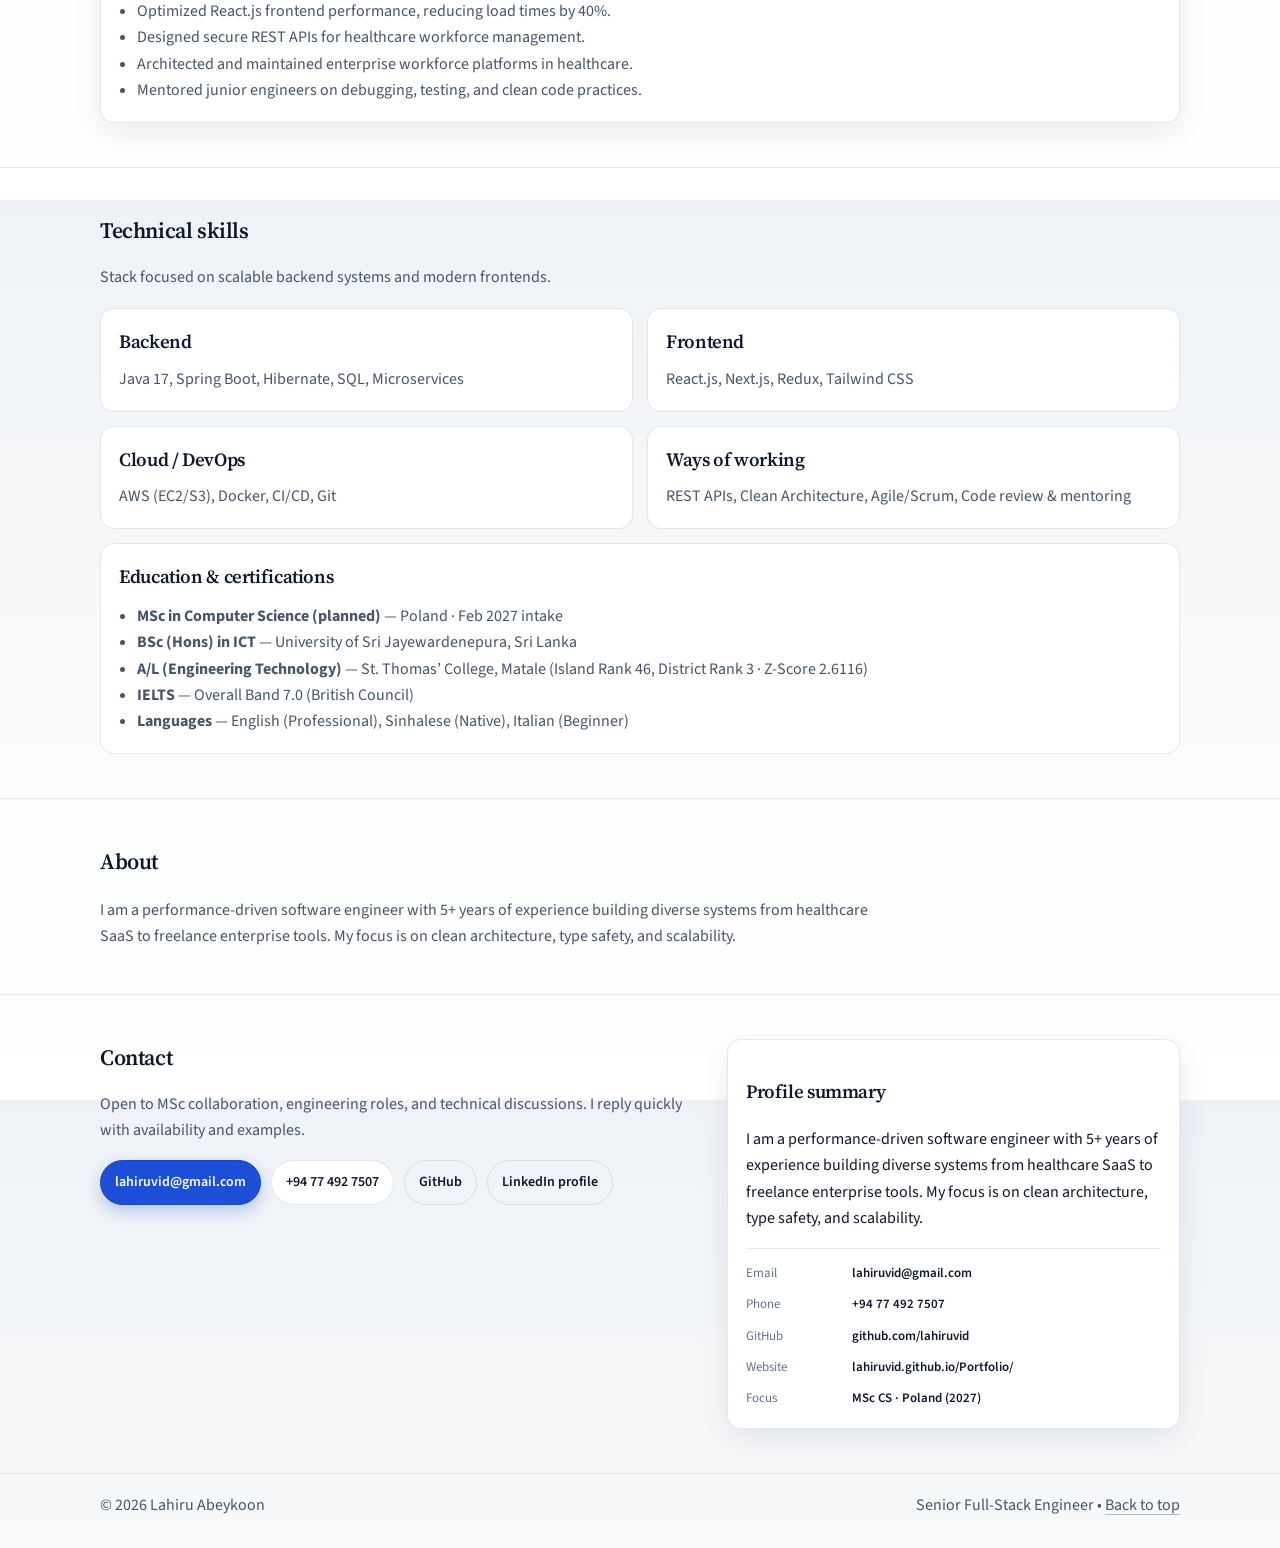
==== commit 19e13057: "Serve portfolio at repo root for cleaner GitHub Pages URL. Co-authored-by: Cursor <cursoragent@curso" ====
--- a/index.html
+++ b/index.html
@@ -1,2325 +1,387 @@
-<!DOCTYPE html>
-<html lang="en">
-<head>
-  <meta charset="UTF-8" />
-  <meta name="viewport" content="width=device-width, initial-scale=1.0" />
-  <title>Relaxing Forest Depth Scene</title>
-  <style>
-    :root {
-      --sky-top: #351728;
-      --sky-mid: #9b463c;
-      --sky-low: #e08d62;
-      --ground-fade: #25141d;
-      --moon: #f1be82;
-      --mist: rgba(255, 215, 170, 0.1);
-      --near-tree: #09111a;
-      --mid-tree: #152634;
-      --far-tree: #314a57;
-      --fire-1: #ffd057;
-      --fire-2: #ff7f2a;
-      --fire-3: #ff4a1d;
-    }
-
-    * {
-      box-sizing: border-box;
-    }
-
-    body {
-      margin: 0;
-      min-height: 100vh;
-      background: #0a0e14;
-      font-family: system-ui, -apple-system, Segoe UI, Roboto, Arial, sans-serif;
-      overflow: hidden;
-    }
-
-    .scene {
-      position: relative;
-      width: 100vw;
-      height: 100vh;
-      overflow: hidden;
-      background: linear-gradient(to bottom, var(--sky-top) 0%, var(--sky-mid) 42%, var(--sky-low) 72%, #442732 100%);
-    }
-
-    .scene::after {
-      content: "";
-      position: absolute;
-      inset: 0;
-      background: radial-gradient(ellipse at 50% 18%, rgba(13, 18, 26, 0.4) 0%, rgba(7, 10, 15, 0.72) 72%);
-      opacity: 0;
-      z-index: 29;
-      pointer-events: none;
-      transition: opacity 6.5s ease;
-    }
-
-    .scene.moon-covered::after {
-      opacity: 0.48;
-    }
-
-    .star-portal {
-      position: fixed;
-      inset: 0;
-      z-index: 200;
-      opacity: 0;
-      visibility: hidden;
-      pointer-events: none;
-      background: #06080f;
-      transition: opacity 0.55s ease, visibility 0.55s step-end;
-    }
-
-    .star-portal.open {
-      opacity: 1;
-      visibility: visible;
-      pointer-events: auto;
-      transition: opacity 0.55s ease;
-    }
-
-    .star-portal iframe {
-      width: 100%;
-      height: 100%;
-      border: 0;
-      display: block;
-      background: #06080f;
-    }
-
-    .star-portal .portal-close {
-      position: absolute;
-      top: 16px;
-      right: 16px;
-      z-index: 3;
-      border: 0;
-      border-radius: 999px;
-      padding: 9px 14px;
-      color: #f8e5d4;
-      background: rgba(10, 14, 22, 0.72);
-      backdrop-filter: blur(4px);
-      box-shadow: 0 0 0 1px rgba(255, 210, 170, 0.28);
-      cursor: pointer;
-      font-size: 13px;
-      letter-spacing: 0.2px;
-    }
-
-    .star-portal .portal-close:hover {
-      background: rgba(18, 24, 35, 0.88);
-    }
-
-    .parallax {
-      transform: translate3d(calc(var(--mx, 0) * 1px), calc(var(--my, 0) * 1px), 0);
-      transition: transform 0.24s ease-out;
-    }
-
-    .moon {
-      position: absolute;
-      width: 180px;
-      height: 180px;
-      border-radius: 50%;
-      left: 50%;
-      top: 10%;
-      transform: translateX(-50%);
-      background:
-        radial-gradient(circle at 50% 45%, #ffd7a3 0 34%, #f2b67f 35% 68%, transparent 69%),
-        radial-gradient(circle at 50% 50%, rgba(255, 218, 169, 0.85) 0%, rgba(255, 191, 131, 0.18) 62%, transparent 100%);
-      filter: drop-shadow(0 0 24px rgba(255, 201, 138, 0.42));
-      transition: opacity 6.8s ease, filter 6.8s ease, transform 6.8s ease;
-    }
-
-    .scene.moon-covered .moon {
-      opacity: 0.2;
-      transform: translateX(-50%) scale(0.93);
-      filter: drop-shadow(0 0 10px rgba(255, 190, 135, 0.18));
-    }
-
-    .clouds {
-      position: absolute;
-      inset: 0;
-      z-index: 8;
-      pointer-events: none;
-    }
-
-    .clouds::before,
-    .clouds::after {
-      content: "";
-      position: absolute;
-      width: 62%;
-      height: 80px;
-      left: 19%;
-      border-radius: 999px;
-      background: radial-gradient(ellipse at center, rgba(153, 80, 77, 0.88) 0%, rgba(117, 55, 62, 0.18) 72%, transparent 100%);
-      filter: blur(1px);
-    }
-
-    .clouds::before {
-      top: 18%;
-      animation: drift 22s linear infinite alternate;
-    }
-
-    .clouds::after {
-      top: 30%;
-      width: 70%;
-      left: 15%;
-      opacity: 0.7;
-      animation: drift 30s linear infinite alternate-reverse;
-    }
-
-    .moon-cover-clouds {
-      position: absolute;
-      left: 50%;
-      top: 7.5%;
-      width: 460px;
-      height: 175px;
-      transform: translateX(-50%) translateY(-10px) scale(0.95);
-      z-index: 11;
-      opacity: 0;
-      pointer-events: none;
-      transition: opacity 4.8s ease, transform 10s ease;
-    }
-
-    .scene.moon-covered .moon-cover-clouds {
-      opacity: 1;
-      transform: translateX(-50%) translateY(0) scale(1);
-    }
-
-    .moon-cover-clouds span {
-      position: absolute;
-      border-radius: 999px;
-      background: radial-gradient(ellipse at center, rgba(96, 72, 80, 0.88) 0%, rgba(73, 52, 66, 0.48) 52%, rgba(48, 35, 47, 0.05) 100%);
-      filter: blur(0.8px);
-      animation: moon-cloud-drift 20s ease-in-out infinite alternate;
-    }
-
-    .moon-cover-clouds .c1 {
-      width: 280px;
-      height: 84px;
-      left: -5px;
-      top: 24px;
-      animation-duration: 18s;
-    }
-
-    .moon-cover-clouds .c2 {
-      width: 330px;
-      height: 96px;
-      left: 98px;
-      top: 38px;
-      opacity: 0.92;
-      animation-duration: 22s;
-      animation-delay: -4s;
-    }
-
-    .moon-cover-clouds .c3 {
-      width: 236px;
-      height: 74px;
-      left: 160px;
-      top: 8px;
-      opacity: 0.82;
-      animation-duration: 17s;
-      animation-delay: -2s;
-    }
-
-    .moon-cover-clouds .c4 {
-      width: 200px;
-      height: 64px;
-      left: 58px;
-      top: 82px;
-      opacity: 0.75;
-      animation-duration: 19s;
-      animation-delay: -6s;
-    }
-
-    .stars span {
-      position: absolute;
-      width: 3px;
-      height: 3px;
-      border-radius: 50%;
-      background: rgba(255, 250, 233, 0.85);
-      box-shadow: 0 0 7px rgba(255, 238, 180, 0.55);
-      animation: twinkle 3.5s ease-in-out infinite;
-      opacity: 0.45;
-    }
-
-
-    .mist {
-      position: absolute;
-      inset: 0;
-      background:
-        radial-gradient(ellipse at 50% 52%, rgba(255, 183, 129, 0.28) 0 15%, rgba(255, 189, 149, 0.06) 34%, transparent 60%),
-        linear-gradient(to top, rgba(255, 170, 120, 0.16), transparent 50%);
-      mix-blend-mode: screen;
-      pointer-events: none;
-    }
-
-    .mountains {
-      position: absolute;
-      inset: auto 0 33% 0;
-      height: 38%;
-      z-index: 2;
-      pointer-events: none;
-    }
-
-    .mountain {
-      position: absolute;
-      bottom: 0;
-      width: var(--w, 440px);
-      height: var(--h, 260px);
-      background: linear-gradient(
-        to bottom,
-        rgba(92, 118, 131, 0.95) 0%,
-        rgba(70, 94, 107, 0.94) 40%,
-        rgba(52, 73, 84, 0.95) 100%
-      );
-      clip-path: var(--clip, polygon(0% 100%, 9% 88%, 17% 81%, 27% 70%, 35% 58%, 41% 45%, 48% 33%, 55% 18%, 60% 24%, 66% 37%, 74% 52%, 82% 66%, 90% 80%, 100% 100%));
-      border-radius: 8px 8px 0 0;
-      filter: saturate(0.85);
-      opacity: 0.9;
-      overflow: hidden;
-    }
-
-    .mountain::after {
-      content: "";
-      position: absolute;
-      inset: 0;
-      background: linear-gradient(
-        110deg,
-        rgba(248, 248, 245, 0.95) 0 16%,
-        rgba(235, 239, 241, 0.7) 16% 29%,
-        rgba(255, 255, 255, 0) 30% 100%
-      );
-      clip-path: var(--snow, polygon(44% 35%, 52% 24%, 60% 36%, 65% 48%, 57% 44%, 50% 38%));
-      opacity: 0.9;
-    }
-
-    .mountain::before {
-      content: "";
-      position: absolute;
-      inset: 0;
-      background: linear-gradient(to bottom, rgba(0, 0, 0, 0) 45%, rgba(26, 33, 40, 0.35) 100%);
-      clip-path: polygon(
-        0% 100%,
-        12% 86%,
-        24% 76%,
-        37% 63%,
-        47% 50%,
-        57% 38%,
-        67% 45%,
-        81% 66%,
-        100% 100%
-      );
-    }
-
-    .mountains-back {
-      position: absolute;
-      inset: auto 0 38% 0;
-      height: 28%;
-      z-index: 1;
-      pointer-events: none;
-      opacity: 0.65;
-      filter: blur(0.5px);
-    }
-
-    .layer {
-      position: absolute;
-      inset: auto 0 0 0;
-      height: 100%;
-      pointer-events: none;
-    }
-
-    .forest-far {
-      z-index: 20;
-      filter: saturate(0.8);
-    }
-
-    .forest-mid {
-      z-index: 22;
-    }
-
-    .forest-near {
-      z-index: 24;
-    }
-
-    .forest-edge {
-      z-index: 21;
-      opacity: 0.85;
-      filter: brightness(0.8);
-    }
-
-    .tree {
-      position: absolute;
-      bottom: 18%;
-      width: 0;
-      height: 0;
-      border-left: 22px solid transparent;
-      border-right: 22px solid transparent;
-      border-bottom: 64px solid currentColor;
-      color: var(--far-tree);
-      transform: scale(var(--s, 1));
-    }
-
-    .tree::before,
-    .tree::after {
-      content: "";
-      position: absolute;
-      left: 50%;
-      transform: translateX(-50%);
-      width: 0;
-      height: 0;
-      border-left: 16px solid transparent;
-      border-right: 16px solid transparent;
-      border-bottom: 46px solid currentColor;
-    }
-
-    .tree::before {
-      bottom: -14px;
-    }
-
-    .tree::after {
-      bottom: 17px;
-    }
-
-    .forest-mid .tree {
-      color: var(--mid-tree);
-      border-left-width: 30px;
-      border-right-width: 30px;
-      border-bottom-width: 88px;
-      bottom: 12%;
-    }
-
-    .forest-mid .tree::before,
-    .forest-mid .tree::after {
-      border-left-width: 21px;
-      border-right-width: 21px;
-      border-bottom-width: 62px;
-    }
-
-    .forest-near .tree {
-      color: var(--near-tree);
-      border-left-width: 36px;
-      border-right-width: 36px;
-      border-bottom-width: 108px;
-      bottom: 6%;
-    }
-
-    .forest-near .tree::before,
-    .forest-near .tree::after {
-      border-left-width: 28px;
-      border-right-width: 28px;
-      border-bottom-width: 78px;
-    }
-
-    .forest-edge .tree {
-      color: #10212d;
-      border-left-width: 25px;
-      border-right-width: 25px;
-      border-bottom-width: 78px;
-      bottom: 11%;
-    }
-
-    .forest-edge .tree::before,
-    .forest-edge .tree::after {
-      border-left-width: 18px;
-      border-right-width: 18px;
-      border-bottom-width: 56px;
-    }
-
-    .tree.fir {
-      filter: brightness(0.92);
-    }
-
-    .tree.fir::before {
-      bottom: -26px;
-      border-left-width: 16px;
-      border-right-width: 16px;
-      border-bottom-width: 54px;
-    }
-
-    .tree.fir::after {
-      bottom: 16px;
-      border-left-width: 24px;
-      border-right-width: 24px;
-      border-bottom-width: 68px;
-    }
-
-    .tree.pine {
-      filter: brightness(1.06);
-    }
-
-    .tree.pine::before {
-      bottom: -12px;
-      border-left-width: 24px;
-      border-right-width: 24px;
-      border-bottom-width: 66px;
-    }
-
-    .tree.pine::after {
-      bottom: 28px;
-      border-left-width: 16px;
-      border-right-width: 16px;
-      border-bottom-width: 50px;
-    }
-
-    .tree.spruce {
-      filter: brightness(0.97);
-    }
-
-    .tree.spruce::before {
-      bottom: -20px;
-      border-left-width: 12px;
-      border-right-width: 12px;
-      border-bottom-width: 38px;
-    }
-
-    .tree.spruce::after {
-      bottom: 12px;
-      border-left-width: 20px;
-      border-right-width: 20px;
-      border-bottom-width: 60px;
-    }
-
-    .tree.cedar {
-      filter: brightness(1.03);
-    }
-
-    .tree.cedar::before {
-      bottom: -10px;
-      border-left-width: 24px;
-      border-right-width: 24px;
-      border-bottom-width: 54px;
-    }
-
-    .tree.cedar::after {
-      bottom: 30px;
-      border-left-width: 11px;
-      border-right-width: 11px;
-      border-bottom-width: 34px;
-    }
-
-    /* Wind + environment */
-    .wind {
-      position: absolute;
-      inset: 0;
-      z-index: 50;
-      pointer-events: none;
-      opacity: 0.9;
-      mix-blend-mode: screen;
-    }
-
-    .gust {
-      position: absolute;
-      width: 160px;
-      height: 2px;
-      border-radius: 999px;
-      background: linear-gradient(to left, rgba(255, 245, 224, 0), rgba(255, 220, 190, 0.26), rgba(255, 245, 224, 0));
-      filter: blur(0.2px);
-      transform: rotate(-10deg);
-      opacity: 0;
-      animation: gust var(--gd, 1.8s) ease-out forwards;
-    }
-
-    @keyframes gust {
-      0% { opacity: 0; transform: translate3d(0, 0, 0) rotate(-10deg); }
-      12% { opacity: 0.9; }
-      100% { opacity: 0; transform: translate3d(-520px, 120px, 0) rotate(-10deg); }
-    }
-
-    .tree {
-      transform-origin: 50% 100%;
-    }
-
-    .windy .forest-far .tree { animation: sway-far 1.7s ease-in-out 2; }
-    .windy .forest-edge .tree { animation: sway-edge 1.5s ease-in-out 2; }
-    .windy .forest-mid .tree { animation: sway-mid 1.35s ease-in-out 2; }
-    .windy .forest-near .tree { animation: sway-near 1.2s ease-in-out 2; }
-
-    @keyframes sway-far {
-      0%, 100% { transform: translateZ(0) rotate(0deg) scale(var(--s, 1)); }
-      50% { transform: translateZ(0) rotate(1.2deg) scale(var(--s, 1)); }
-    }
-    @keyframes sway-edge {
-      0%, 100% { transform: translateZ(0) rotate(0deg) scale(var(--s, 1)); }
-      50% { transform: translateZ(0) rotate(1.8deg) scale(var(--s, 1)); }
-    }
-    @keyframes sway-mid {
-      0%, 100% { transform: translateZ(0) rotate(0deg) scale(var(--s, 1)); }
-      50% { transform: translateZ(0) rotate(2.2deg) scale(var(--s, 1)); }
-    }
-    @keyframes sway-near {
-      0%, 100% { transform: translateZ(0) rotate(0deg) scale(var(--s, 1)); }
-      50% { transform: translateZ(0) rotate(2.8deg) scale(var(--s, 1)); }
-    }
-
-    /* Dead trees */
-    .dead-tree {
-      position: absolute;
-      bottom: 9%;
-      width: 18px;
-      height: 120px;
-      background: linear-gradient(to bottom, rgba(10, 16, 22, 0.95), rgba(12, 17, 25, 0.75));
-      border-radius: 10px;
-      z-index: 6;
-      filter: saturate(0.85);
-    }
-    .dead-tree::before,
-    .dead-tree::after {
-      content: "";
-      position: absolute;
-      left: 50%;
-      top: 32px;
-      width: 64px;
-      height: 10px;
-      transform: translateX(-50%) rotate(var(--r, -20deg));
-      border-radius: 999px;
-      background: linear-gradient(to right, rgba(10, 16, 22, 0), rgba(10, 16, 22, 0.9), rgba(10, 16, 22, 0));
-      opacity: 0.85;
-    }
-    .dead-tree::after {
-      top: 58px;
-      width: 52px;
-      transform: translateX(-50%) rotate(calc(var(--r, -20deg) * -1));
-      opacity: 0.7;
-    }
-
-    /* Animals */
-    .animals {
-      position: absolute;
-      inset: 0;
-      z-index: 18;
-      pointer-events: none;
-    }
-
-    .birds {
-      position: absolute;
-      left: 0;
-      top: 16%;
-      width: 100%;
-      height: 26%;
-      opacity: 0.7;
-      filter: blur(0.1px);
-    }
-
-    .bird {
-      position: absolute;
-      width: 14px;
-      height: 8px;
-      border: 2px solid rgba(255, 220, 190, 0.55);
-      border-color: rgba(255, 220, 190, 0.55) transparent transparent transparent;
-      border-radius: 50% 50% 0 0;
-      transform: rotate(-10deg);
-      animation: bird-fly var(--bd, 18s) linear infinite;
-      opacity: 0.0;
-    }
-
-    @keyframes bird-fly {
-      0% { opacity: 0; transform: translate3d(105vw, 0, 0) rotate(-10deg) scale(0.9); }
-      6% { opacity: 0.85; }
-      100% { opacity: 0; transform: translate3d(-20vw, 70px, 0) rotate(-6deg) scale(1.05); }
-    }
-
-    .bunny {
-      position: absolute;
-      left: 18%;
-      bottom: 16%;
-      width: 26px;
-      height: 18px;
-      border-radius: 999px;
-      background: linear-gradient(to bottom, #2a1d22, #0f0d11);
-      filter: drop-shadow(0 10px 12px rgba(0, 0, 0, 0.35));
-      opacity: 0.8;
-      animation: bunny-hop 4.8s ease-in-out infinite;
-    }
-
-    .bunny::before,
-    .bunny::after {
-      content: "";
-      position: absolute;
-      top: -10px;
-      width: 7px;
-      height: 14px;
-      border-radius: 999px;
-      background: linear-gradient(to bottom, #2f2127, #151015);
-      transform-origin: 50% 100%;
-    }
-
-    .bunny::before { left: 6px; transform: rotate(-6deg); }
-    .bunny::after { left: 13px; transform: rotate(10deg); }
-
-    @keyframes bunny-hop {
-      0%, 100% { transform: translate3d(0, 0, 0) scale(1); }
-      20% { transform: translate3d(40px, -10px, 0) scale(0.95); }
-      40% { transform: translate3d(88px, 0px, 0) scale(1); }
-      60% { transform: translate3d(126px, -9px, 0) scale(0.96); }
-      80% { transform: translate3d(170px, 0px, 0) scale(1); }
-    }
-
-    /* Fox (running style like reference, with subtle 3D shading) */
-    .fox {
-      /* darker, less saturated — matches night forest */
-      --fox-orange: #8f3f36;
-      --fox-orange-dark: #6f2f2a;
-      --fox-cream: #c9b0a2;
-      --fox-cream-2: #a89288;
-      --fox-brown: #24181c;
-      --fox-brown-2: #151012;
-      --fox-black: #0d0f12;
-      --fox-gray: #2b3338;
-
-      position: absolute;
-      left: 50%;
-      bottom: 15.2%;
-      width: 160px;
-      height: 110px;
-      z-index: 16; /* below forest tree layers (far/edge/mid/near) */
-      transform: translate3d(0, 0, 0) scale(0.22);
-      transform-origin: 50% 100%;
-      filter: brightness(0.78) saturate(0.82) contrast(0.96) drop-shadow(0 8px 12px rgba(0, 0, 0, 0.35));
-      opacity: 1;
-      will-change: transform, left, bottom;
-    }
-
-    .fox .rig {
-      position: absolute;
-      inset: 0;
-      transform-origin: 50% 100%;
-      animation: fox-bob 0.5s ease-in-out infinite;
-    }
-
-    @keyframes fox-bob {
-      0%, 100% { transform: translate3d(0, 0, 0); }
-      50% { transform: translate3d(0, -2.5px, 0); }
-    }
-
-    .fox .head {
-      position: absolute;
-      left: 10px;
-      top: 34px;
-      width: 92px;
-      height: 60px;
-      background: linear-gradient(180deg, var(--fox-cream) 0%, var(--fox-cream-2) 100%);
-      border-radius: 34px 30px 28px 32px;
-      clip-path: polygon(
-        0% 56%,
-        8% 36%,
-        22% 22%,
-        42% 14%,
-        60% 18%,
-        78% 26%,
-        94% 42%,
-        100% 56%,
-        92% 72%,
-        74% 84%,
-        54% 90%,
-        36% 90%,
-        20% 84%,
-        10% 72%
-      );
-    }
-
-    .fox .head::before {
-      content: "";
-      position: absolute;
-      inset: -10px -12px -6px -10px;
-      background: linear-gradient(165deg, var(--fox-orange) 0%, var(--fox-orange-dark) 100%);
-      clip-path: polygon(
-        22% 50%,
-        28% 22%,
-        46% 8%,
-        66% 10%,
-        82% 18%,
-        92% 34%,
-        94% 56%,
-        82% 48%,
-        66% 42%,
-        52% 44%,
-        40% 48%,
-        30% 58%
-      );
-    }
-
-    .fox .head::after {
-      content: "";
-      position: absolute;
-      left: 46px;
-      top: 36px;
-      width: 56px;
-      height: 36px;
-      background: linear-gradient(180deg, var(--fox-cream) 0%, var(--fox-cream-2) 100%);
-      clip-path: polygon(0 0, 70% 10%, 100% 50%, 72% 86%, 22% 100%, 0 70%);
-    }
-
-    .fox .ear {
-      position: absolute;
-      top: 10px;
-      width: 34px;
-      height: 44px;
-      background: linear-gradient(160deg, #3a2b2f 0%, var(--fox-brown) 65%, #140f12 100%);
-      clip-path: polygon(48% 0, 92% 20%, 100% 100%, 0 100%, 8% 18%);
-      transform-origin: 50% 100%;
-      z-index: 2;
-    }
-    /* pushed back toward neck/back of head */
-    .fox .ear.left { left: 44px; transform: rotate(10deg); }
-    .fox .ear.right { display: none; }
-    .fox .ear::after {
-      content: "";
-      position: absolute;
-      left: 9px;
-      top: 12px;
-      width: 18px;
-      height: 24px;
-      background: linear-gradient(180deg, var(--fox-cream) 0%, rgba(246, 213, 191, 0.55) 100%);
-      clip-path: polygon(50% 0, 90% 24%, 100% 100%, 0 100%, 10% 24%);
-      opacity: 0.95;
-    }
-
-    .fox .cheek { display: none; }
-
-    .fox .neck {
-      position: absolute;
-      left: 60px;
-      top: 78px;
-      width: 50px;
-      height: 38px;
-      background: linear-gradient(180deg, var(--fox-cream) 0%, var(--fox-cream-2) 100%);
-      border-radius: 10px 14px 22px 22px;
-      clip-path: polygon(10% 0, 92% 0, 100% 48%, 72% 100%, 22% 100%, 0 60%);
-    }
-
-    .fox .eye {
-      position: absolute;
-      top: 54px;
-      left: 40px;
-      width: 18px;
-      height: 12px;
-      background: var(--fox-black);
-      border-radius: 999px;
-      transform: rotate(-8deg);
-    }
-    .fox .eye::after {
-      content: "";
-      position: absolute;
-      left: 4px;
-      top: 3px;
-      width: 4px;
-      height: 4px;
-      background: rgba(255, 255, 255, 0.75);
-      border-radius: 50%;
-      opacity: 0.5;
-    }
-    .fox .eye.right { display: none; }
-
-    .fox .nose {
-      position: absolute;
-      left: 2px;
-      top: 62px;
-      width: 10px;
-      height: 8px;
-      background: #2b2d2f;
-      border-radius: 50%;
-    }
-    .fox .nose::after { display: none; }
-
-    .fox .body {
-      position: absolute;
-      left: 78px;
-      top: 78px;
-      width: 150px;
-      height: 58px;
-      background: linear-gradient(180deg, var(--fox-orange) 0%, var(--fox-orange-dark) 100%);
-      border-radius: 42px 62px 54px 44px;
-      transform: rotate(-3deg);
-    }
-
-    .fox .body::after {
-      content: "";
-      position: absolute;
-      left: 14px;
-      bottom: -6px;
-      width: 112px;
-      height: 18px;
-      background: linear-gradient(180deg, var(--fox-orange) 0%, var(--fox-orange-dark) 100%);
-      border-radius: 999px;
-      opacity: 0.98;
-    }
-
-    .fox .belly {
-      position: absolute;
-      left: 98px;
-      top: 102px;
-      width: 92px;
-      height: 34px;
-      background: linear-gradient(180deg, var(--fox-cream) 0%, var(--fox-cream-2) 100%);
-      border-radius: 999px;
-      clip-path: polygon(14% 0, 86% 0, 100% 60%, 86% 100%, 18% 100%, 0 55%);
-    }
-
-    .fox .tail {
-      position: absolute;
-      left: 170px;
-      top: 6px;
-      width: 150px;
-      height: 128px;
-      background: linear-gradient(180deg, var(--fox-orange) 0%, var(--fox-orange-dark) 100%);
-      border-radius: 999px;
-      transform-origin: 20% 80%;
-      animation: tail-swish 0.72s cubic-bezier(.35,.02,.2,1) infinite;
-    }
-
-    .fox .tail::before {
-      /* darker shadow at tail base */
-      content: "";
-      position: absolute;
-      left: 0px;
-      top: 74px;
-      width: 78px;
-      height: 62px;
-      background: rgba(120, 45, 42, 0.55);
-      border-radius: 999px;
-    }
-
-    .fox .tail::after {
-      content: "";
-      position: absolute;
-      /* cream tip with jagged edge */
-      left: 40px;
-      top: -14px;
-      width: 132px;
-      height: 102px;
-      background: linear-gradient(180deg, var(--fox-cream) 0%, var(--fox-cream-2) 100%);
-      border-radius: 999px;
-      clip-path: polygon(
-        0 40%,
-        10% 32%,
-        18% 38%,
-        28% 30%,
-        40% 38%,
-        52% 30%,
-        64% 38%,
-        76% 28%,
-        88% 36%,
-        100% 28%,
-        100% 100%,
-        0 100%
-      );
-    }
-
-    .fox .leg {
-      position: absolute;
-      top: 110px;
-      width: 22px;
-      height: 44px;
-      background: linear-gradient(to bottom, #3a2b2f 0%, var(--fox-brown-2) 100%);
-      border-radius: 14px 14px 16px 16px;
-      transform-origin: 50% 0%;
-      will-change: transform;
-    }
-
-    .fox .leg::before {
-      content: "";
-      position: absolute;
-      left: 4px;
-      top: 18px;
-      width: 14px;
-      height: 28px;
-      background: linear-gradient(to bottom, #3a2b2f 0%, var(--fox-brown-2) 100%);
-      border-radius: 12px 12px 14px 14px;
-      clip-path: polygon(12% 0, 88% 0, 100% 68%, 64% 100%, 36% 100%, 0 68%);
-      transform-origin: 50% 0%;
-      will-change: transform;
-    }
-
-    .fox .leg::after {
-      content: "";
-      position: absolute;
-      left: -2px;
-      bottom: -4px;
-      width: 22px;
-      height: 12px;
-      background: linear-gradient(180deg, #2c1f22 0%, #140f12 100%);
-      border-radius: 999px;
-      opacity: 0.95;
-      transform: none;
-      clip-path: polygon(6% 35%, 94% 35%, 100% 70%, 86% 100%, 14% 100%, 0 70%);
-    }
-
-    .fox .leg::after {
-      content: "";
-      position: absolute;
-      left: 0;
-      bottom: 0;
-      width: 22px;
-      height: 18px;
-      background: linear-gradient(to bottom, var(--fox-gray), var(--fox-black));
-      border-radius: 0 0 14px 14px;
-    }
-
-    .fox .leg.back { opacity: 0.7; filter: saturate(0.9) brightness(0.95); }
-
-    .fox .leg.l1 { left: 80px; animation: fox-front-a 0.76s cubic-bezier(.35,.02,.2,1) infinite; }
-    .fox .leg.l2 { left: 106px; animation: fox-front-b 0.76s cubic-bezier(.35,.02,.2,1) infinite; }
-    .fox .leg.l3 { left: 132px; animation: fox-rear-a 0.76s cubic-bezier(.35,.02,.2,1) infinite; }
-    .fox .leg.l4 { left: 154px; animation: fox-rear-b 0.76s cubic-bezier(.35,.02,.2,1) infinite; }
-
-    .fox .leg.l1::before { animation: fox-front-a-lower 0.76s cubic-bezier(.35,.02,.2,1) infinite; }
-    .fox .leg.l2::before { animation: fox-front-b-lower 0.76s cubic-bezier(.35,.02,.2,1) infinite; }
-    .fox .leg.l3::before { animation: fox-rear-a-lower 0.76s cubic-bezier(.35,.02,.2,1) infinite; }
-    .fox .leg.l4::before { animation: fox-rear-b-lower 0.76s cubic-bezier(.35,.02,.2,1) infinite; }
-
-    @keyframes fox-front-a {
-      0%   { transform: rotate(22deg) translate3d(1px, -2px, 0) scaleY(0.98); }
-      14%  { transform: rotate(8deg) translate3d(0px, 0px, 0) scaleY(1); }
-      34%  { transform: rotate(-8deg) translate3d(-1px, 1px, 0) scaleY(1.02); }
-      52%  { transform: rotate(-22deg) translate3d(-2px, -2px, 0) scaleY(1); }
-      74%  { transform: rotate(16deg) translate3d(2px, -6px, 0) scaleY(0.98); }
-      100% { transform: rotate(22deg) translate3d(1px, -2px, 0) scaleY(0.98); }
-    }
-    @keyframes fox-front-b {
-      0%   { transform: rotate(-22deg) translate3d(-2px, -2px, 0) scaleY(1); }
-      22%  { transform: rotate(16deg) translate3d(2px, -6px, 0) scaleY(0.98); }
-      48%  { transform: rotate(22deg) translate3d(1px, -2px, 0) scaleY(0.98); }
-      62%  { transform: rotate(8deg) translate3d(0px, 0px, 0) scaleY(1); }
-      82%  { transform: rotate(-8deg) translate3d(-1px, 1px, 0) scaleY(1.02); }
-      100% { transform: rotate(-22deg) translate3d(-2px, -2px, 0) scaleY(1); }
-    }
-    @keyframes fox-rear-a {
-      0%   { transform: rotate(18deg) translate3d(1px, -1px, 0) scaleY(0.98); }
-      16%  { transform: rotate(2deg) translate3d(0px, 1px, 0) scaleY(1.04); }
-      40%  { transform: rotate(-22deg) translate3d(-2px, 2px, 0) scaleY(1.02); }
-      54%  { transform: rotate(-34deg) translate3d(-3px, -2px, 0) scaleY(1); }
-      78%  { transform: rotate(10deg) translate3d(3px, -7px, 0) scaleY(0.98); }
-      100% { transform: rotate(18deg) translate3d(1px, -1px, 0) scaleY(0.98); }
-    }
-    @keyframes fox-rear-b {
-      0%   { transform: rotate(-34deg) translate3d(-3px, -2px, 0) scaleY(1); }
-      24%  { transform: rotate(10deg) translate3d(3px, -7px, 0) scaleY(0.98); }
-      50%  { transform: rotate(18deg) translate3d(1px, -1px, 0) scaleY(0.98); }
-      66%  { transform: rotate(2deg) translate3d(0px, 1px, 0) scaleY(1.04); }
-      88%  { transform: rotate(-22deg) translate3d(-2px, 2px, 0) scaleY(1.02); }
-      100% { transform: rotate(-34deg) translate3d(-3px, -2px, 0) scaleY(1); }
-    }
-
-    @keyframes fox-front-a-lower {
-      0%   { transform: rotate(-16deg); }
-      14%  { transform: rotate(8deg); }
-      34%  { transform: rotate(24deg); }
-      52%  { transform: rotate(10deg); }
-      74%  { transform: rotate(54deg); }
-      100% { transform: rotate(-16deg); }
-    }
-    @keyframes fox-front-b-lower {
-      0%   { transform: rotate(10deg); }
-      22%  { transform: rotate(54deg); }
-      48%  { transform: rotate(-16deg); }
-      62%  { transform: rotate(8deg); }
-      82%  { transform: rotate(24deg); }
-      100% { transform: rotate(10deg); }
-    }
-    @keyframes fox-rear-a-lower {
-      0%   { transform: rotate(-14deg); }
-      16%  { transform: rotate(8deg); }
-      40%  { transform: rotate(18deg); }
-      54%  { transform: rotate(4deg); }
-      78%  { transform: rotate(42deg); }
-      100% { transform: rotate(-14deg); }
-    }
-    @keyframes fox-rear-b-lower {
-      0%   { transform: rotate(4deg); }
-      24%  { transform: rotate(42deg); }
-      50%  { transform: rotate(-14deg); }
-      66%  { transform: rotate(8deg); }
-      88%  { transform: rotate(18deg); }
-      100% { transform: rotate(4deg); }
-    }
-
-    @keyframes tail-swish {
-      /* softer, more organic: sway + slight laggy stretch */
-      0% { transform: rotate(18deg) translate3d(0, 0, 0) scaleX(1.02); }
-      25% { transform: rotate(8deg) translate3d(0, 1px, 0) scaleX(1); }
-      50% { transform: rotate(-14deg) translate3d(0, 2px, 0) scaleX(0.98); }
-      75% { transform: rotate(4deg) translate3d(0, 1px, 0) scaleX(1); }
-      100% { transform: rotate(18deg) translate3d(0, 0, 0) scaleX(1.02); }
-    }
-
-    .fox .speedlines {
-      position: absolute;
-      left: 64px;
-      top: 46px;
-      width: 70px;
-      height: 26px;
-      opacity: 0.75;
-      pointer-events: none;
-    }
-    .fox .speedlines span {
-      position: absolute;
-      left: 0;
-      height: 3px;
-      background: rgba(15, 20, 22, 0.85);
-      border-radius: 999px;
-      transform-origin: 100% 50%;
-      animation: speedline 0.48s ease-in-out infinite;
-    }
-    .fox .speedlines span:nth-child(1) { top: 2px; width: 34px; }
-    .fox .speedlines span:nth-child(2) { top: 11px; width: 46px; animation-delay: 0.12s; opacity: 0.85; }
-    .fox .speedlines span:nth-child(3) { top: 20px; width: 28px; animation-delay: 0.22s; opacity: 0.7; }
-    @keyframes speedline {
-      0%, 100% { transform: translateX(0); opacity: 0.35; }
-      50% { transform: translateX(-10px); opacity: 1; }
-    }
-
-    /* Human walker near campfire */
-    .walker {
-      position: absolute;
-      left: 52%;
-      bottom: 16.1%;
-      width: 26px;
-      height: 82px;
-      z-index: 38;
-      transform: translateX(-50%) scaleX(var(--facing, 1));
-      transform-origin: 50% 100%;
-      pointer-events: none;
-      will-change: left, transform, bottom;
-    }
-
-    .walker .rig {
-      position: absolute;
-      inset: 0;
-      transform-origin: 50% 100%;
-    }
-
-    .walker .head {
-      position: absolute;
-      left: 8px;
-      top: 1px;
-      width: 11px;
-      height: 10px;
-      border-radius: 50% / 48%;
-      background: #5f2d2a;
-    }
-
-    .walker .neck {
-      position: absolute;
-      left: 11px;
-      top: 9px;
-      width: 5px;
-      height: 5px;
-      border-radius: 2px;
-      background: #5f2d2a;
-    }
-
-    .walker .torso {
-      position: absolute;
-      left: 6px;
-      top: 13px;
-      width: 13px;
-      height: 27px;
-      border-radius: 3px;
-      clip-path: polygon(13% 0, 90% 0, 100% 100%, 0 100%);
-      background: #5f2d2a;
-    }
-
-    .walker .arm,
-    .walker .leg {
-      position: absolute;
-      transform-origin: 50% 0%;
-    }
-
-    .walker .arm .upper,
-    .walker .arm .lower,
-    .walker .leg .upper,
-    .walker .leg .lower {
-      position: absolute;
-      left: 50%;
-      transform-origin: 50% 0%;
-      border-radius: 999px;
-      translate: -50% 0;
-    }
-
-    .walker .arm .upper,
-    .walker .arm .lower {
-      width: 4px;
-      background: #5f2d2a;
-    }
-
-    .walker .leg .upper {
-      width: 5px;
-      height: 16px;
-      background: #4e2422;
-    }
-
-    .walker .leg .lower {
-      width: 5px;
-      height: 16px;
-      background: #4e2422;
-      top: 14px;
-    }
-
-    .walker .arm .upper {
-      height: 13px;
-    }
-
-    .walker .arm .lower {
-      height: 12px;
-      top: 11px;
-    }
-
-    .walker .arm.rear .upper,
-    .walker .arm.rear .lower {
-      background: #4e2422;
-    }
-
-    .walker .arm.front { left: 16px; top: 16px; }
-    .walker .arm.rear { left: 10px; top: 16px; }
-    .walker .leg.front { left: 16px; top: 39px; }
-    .walker .leg.rear { left: 10px; top: 39px; }
-
-    .walker .hand,
-    .walker .foot {
-      position: absolute;
-      border-radius: 999px;
-    }
-
-    .walker .hand {
-      left: 50%;
-      width: 3.5px;
-      height: 3.5px;
-      translate: -50% 0;
-      top: 22px;
-      background: #5f2d2a;
-    }
-
-    .walker .arm.rear .hand {
-      background: #4e2422;
-    }
-
-    .walker .foot {
-      left: 50%;
-      width: 7px;
-      height: 3px;
-      translate: -50% 0;
-      top: 29px;
-      background: #4e2422;
-    }
-
-    .walker .leg.rear .foot {
-      background: #3f1f1e;
-    }
-
-    .ground {
-      position: absolute;
-      inset: auto 0 0 0;
-      height: 37%;
-      z-index: 12;
-      background:
-        radial-gradient(ellipse at 50% 20%, rgba(255, 146, 92, 0.22), transparent 45%),
-        linear-gradient(to top, #120f14 0%, #1c1519 36%, rgba(37, 20, 29, 0.62) 76%, rgba(37, 20, 29, 0) 100%);
-    }
-
-    .tent {
-      position: absolute;
-      right: 16%;
-      bottom: 18%;
-      width: 200px;
-      height: 112px;
-      z-index: 32;
-      clip-path: polygon(0 100%, 62% 10%, 100% 100%);
-      background: linear-gradient(115deg, #d68253 0 44%, #241321 45% 100%);
-      box-shadow: 0 0 0 2px rgba(0, 0, 0, 0.35);
-      opacity: 0.96;
-      animation: tent-breathe 5.5s ease-in-out infinite;
-    }
-
-    .tent::before {
-      content: "";
-      position: absolute;
-      inset: 0;
-      background: linear-gradient(to top, rgba(0, 0, 0, 0.38), rgba(0, 0, 0, 0));
-      clip-path: polygon(0 100%, 62% 10%, 100% 100%);
-    }
-
-    .tent::after {
-      content: "";
-      position: absolute;
-      inset: 0;
-      background: radial-gradient(circle at 20% 75%, rgba(255, 164, 92, 0.45) 0%, rgba(255, 132, 74, 0.18) 38%, rgba(0, 0, 0, 0) 70%);
-      clip-path: polygon(0 100%, 62% 10%, 100% 100%);
-      mix-blend-mode: screen;
-      animation: tent-firelight 1.2s ease-in-out infinite alternate;
-    }
-
-    .fire-shadow {
-      position: absolute;
-      left: 42%;
-      bottom: 12.8%;
-      width: 170px;
-      height: 44px;
-      transform: translateX(-50%);
-      z-index: 33;
-      pointer-events: none;
-      background: radial-gradient(ellipse at 50% 45%, rgba(7, 6, 8, 0.78) 0%, rgba(10, 8, 11, 0.3) 50%, rgba(0, 0, 0, 0) 76%);
-      animation: shadow-flicker 1.1s ease-in-out infinite alternate;
-    }
-
-    .fire-light {
-      position: absolute;
-      left: 42%;
-      bottom: 12.6%;
-      width: 145px;
-      height: 58px;
-      transform: translateX(-50%);
-      z-index: 34;
-      pointer-events: none;
-      background: radial-gradient(ellipse at 50% 58%, rgba(255, 142, 74, 0.34) 0%, rgba(255, 110, 58, 0.1) 56%, rgba(255, 110, 58, 0) 76%);
-      mix-blend-mode: screen;
-      animation: light-flicker 0.9s ease-in-out infinite alternate;
-    }
-
-    .fire-base {
-      position: absolute;
-      left: 42%;
-      bottom: 16%;
-      width: 48px;
-      height: 11px;
-      z-index: 36;
-      transform: translateX(-50%);
-      background: radial-gradient(ellipse at center, #3a1f15 0 38%, #190f12 76%);
-      border-radius: 50%;
-    }
-
-    .smoke {
-      position: absolute;
-      left: 50%;
-      bottom: 34px;
-      width: 10px;
-      height: 10px;
-      border-radius: 50%;
-      background: radial-gradient(circle at 30% 30%, rgba(255, 224, 194, 0.3), rgba(108, 106, 112, 0.16));
-      filter: blur(0.8px);
-      animation: smoke-up var(--sd, 5.5s) linear infinite;
-      opacity: 0;
-    }
-
-    .smoke.small {
-      width: 7px;
-      height: 7px;
-      filter: blur(0.5px);
-    }
-
-    .smoke.big {
-      width: 14px;
-      height: 14px;
-      filter: blur(1.3px);
-    }
-
-    .log {
-      position: absolute;
-      width: 30px;
-      height: 5px;
-      background: #3f251f;
-      border-radius: 20px;
-      top: 3px;
-      left: 9px;
-      box-shadow: 0 0 0 1px rgba(0, 0, 0, 0.35);
-    }
-
-    .log:nth-child(2) {
-      transform: rotate(30deg);
-    }
-
-    .log:nth-child(3) {
-      transform: rotate(-28deg);
-    }
-
-    .flames {
-      position: absolute;
-      left: 50%;
-      bottom: 7px;
-      width: 30px;
-      height: 33px;
-      transform: translateX(-50%);
-      pointer-events: none;
-    }
-
-    .flame {
-      position: absolute;
-      bottom: 0;
-      border-radius: 55% 55% 45% 45%;
-      transform-origin: 50% 100%;
-      filter: drop-shadow(0 0 14px rgba(255, 126, 52, 0.68));
-    }
-
-    .flame-main {
-      left: 9px;
-      width: 12px;
-      height: 28px;
-      background: linear-gradient(to top, #ff3f1b 0%, #ff7c2f 40%, #ffd668 88%);
-      animation: flame-main 0.55s ease-in-out infinite alternate;
-    }
-
-    .flame-left {
-      left: 3px;
-      width: 9px;
-      height: 20px;
-      background: linear-gradient(to top, #ff5324 0%, #ffa64b 88%);
-      animation: flame-side-left 0.47s ease-in-out infinite alternate;
-    }
-
-    .flame-right {
-      right: 4px;
-      width: 8px;
-      height: 19px;
-      background: linear-gradient(to top, #ff5225 0%, #ffb94c 88%);
-      animation: flame-side-right 0.42s ease-in-out infinite alternate;
-    }
-
-    .flame-inner {
-      left: 12px;
-      width: 6px;
-      height: 13px;
-      background: linear-gradient(to top, #ffcc66 0%, #fff3bf 88%);
-      filter: drop-shadow(0 0 8px rgba(255, 228, 148, 0.9));
-      animation: flame-inner 0.33s ease-in-out infinite alternate;
-    }
-
-    .ember {
-      position: absolute;
-      left: 50%;
-      bottom: 8px;
-      width: 3px;
-      height: 3px;
-      border-radius: 50%;
-      background: rgba(255, 204, 112, 0.9);
-      box-shadow: 0 0 8px rgba(255, 184, 86, 0.75);
-      animation: ember-up var(--ed, 1.8s) ease-out infinite;
-      animation-delay: var(--delay, 0s);
-      opacity: 0;
-    }
-
-    .glow {
-      position: absolute;
-      left: 42%;
-      bottom: 12%;
-      width: 102px;
-      height: 33px;
-      transform: translateX(-50%);
-      z-index: 31;
-      background: radial-gradient(ellipse at center, rgba(255, 133, 70, 0.4), rgba(255, 143, 71, 0.05) 70%, transparent 100%);
-      pointer-events: none;
-      animation: breathe 2.4s ease-in-out infinite;
-    }
-
-    .camp-setup {
-      position: absolute;
-      left: 47%;
-      bottom: 15.2%;
-      width: 150px;
-      height: 72px;
-      z-index: 32;
-      pointer-events: none;
-    }
-
-    .camp-tent {
-      position: absolute;
-      right: 6px;
-      bottom: 8px;
-      width: 92px;
-      height: 50px;
-      clip-path: polygon(0 100%, 56% 12%, 100% 100%);
-      background: linear-gradient(118deg, #b66a45 0 46%, #271521 47% 100%);
-      box-shadow: 0 0 0 1px rgba(0, 0, 0, 0.32);
-      opacity: 0.95;
-    }
-
-    .camp-tent::after {
-      content: "";
-      position: absolute;
-      inset: 0;
-      clip-path: polygon(0 100%, 56% 12%, 100% 100%);
-      background: radial-gradient(circle at 20% 76%, rgba(255, 151, 84, 0.34), rgba(255, 120, 66, 0.06) 55%, rgba(0, 0, 0, 0) 80%);
-      mix-blend-mode: screen;
-    }
-
-    .camp-roll {
-      position: absolute;
-      left: 22px;
-      bottom: 10px;
-      width: 38px;
-      height: 11px;
-      border-radius: 999px;
-      background: linear-gradient(to right, #4f2f3a, #7a4553);
-      box-shadow: 0 0 0 1px rgba(0, 0, 0, 0.28);
-    }
-
-    .camp-crate {
-      position: absolute;
-      left: 8px;
-      bottom: 9px;
-      width: 12px;
-      height: 12px;
-      background: linear-gradient(to bottom, #4b2e22, #2d1b15);
-      box-shadow: 0 0 0 1px rgba(0, 0, 0, 0.35);
-    }
-
-    .fireflies {
-      position: absolute;
-      inset: 0;
-      z-index: 26;
-      pointer-events: none;
-    }
-
-    .firefly {
-      position: absolute;
-      width: 7px;
-      height: 7px;
-      border-radius: 50%;
-      background: radial-gradient(circle, rgba(255, 238, 151, 0.95) 0%, rgba(255, 238, 151, 0.3) 48%, rgba(255, 238, 151, 0) 100%);
-      box-shadow: 0 0 10px rgba(255, 227, 134, 0.55);
-      animation: floaty var(--dur, 6s) ease-in-out infinite, pulse var(--pulse, 2.5s) ease-in-out infinite;
-      animation-delay: var(--delay, 0s);
-      opacity: 0;
-    }
-
-    .shooting-star {
-      position: absolute;
-      z-index: 40;
-      width: 140px;
-      height: 2px;
-      background: linear-gradient(to left, rgba(255, 249, 224, 0), rgba(255, 249, 224, 0.95));
-      border-radius: 999px;
-      transform: rotate(-22deg);
-      opacity: 0;
-      pointer-events: none;
-    }
-
-    @keyframes flame-main {
-      0% {
-        transform: scale(0.96, 0.95) rotate(-2deg);
-      }
-      100% {
-        transform: scale(1.06, 1.09) rotate(2deg);
-      }
-    }
-
-    @keyframes flame-side-left {
-      0% {
-        transform: translateX(1px) scale(0.92, 0.95) rotate(-10deg);
-      }
-      100% {
-        transform: translateX(-2px) scale(1.06, 1.08) rotate(-18deg);
-      }
-    }
-
-    @keyframes flame-side-right {
-      0% {
-        transform: translateX(-1px) scale(0.9, 0.95) rotate(9deg);
-      }
-      100% {
-        transform: translateX(2px) scale(1.06, 1.04) rotate(19deg);
-      }
-    }
-
-    @keyframes flame-inner {
-      0% {
-        transform: scale(0.9, 0.92) translateY(2px);
-        opacity: 0.88;
-      }
-      100% {
-        transform: scale(1.08, 1.12) translateY(-2px);
-        opacity: 1;
-      }
-    }
-
-    @keyframes twinkle {
-      0%, 100% {
-        opacity: 0.35;
-      }
-      50% {
-        opacity: 0.92;
-      }
-    }
-
-    @keyframes drift {
-      from {
-        transform: translateX(-12px);
-      }
-      to {
-        transform: translateX(20px);
-      }
-    }
-
-    @keyframes moon-cloud-drift {
-      0% {
-        transform: translateX(-20px) translateY(0);
-      }
-      100% {
-        transform: translateX(28px) translateY(-4px);
-      }
-    }
-
-    @keyframes breathe {
-      0%, 100% {
-        transform: translateX(-50%) scale(0.95);
-        opacity: 0.6;
-      }
-      50% {
-        transform: translateX(-50%) scale(1.05);
-        opacity: 1;
-      }
-    }
-
-    @keyframes smoke-up {
-      0% {
-        opacity: 0;
-        transform: translate(-50%, 0) scale(0.65);
-      }
-      15% {
-        opacity: 0.42;
-      }
-      75% {
-        opacity: 0.18;
-      }
-      100% {
-        opacity: 0;
-        transform: translate(calc(-50% + 42px), -165px) scale(2.7);
-      }
-    }
-
-    @keyframes ember-up {
-      0% {
-        opacity: 0;
-        transform: translate(-50%, 0) scale(0.8);
-      }
-      18% {
-        opacity: 0.95;
-      }
-      100% {
-        opacity: 0;
-        transform: translate(calc(-50% + 18px), -74px) scale(0.25);
-      }
-    }
-
-    @keyframes shadow-flicker {
-      0% {
-        transform: translateX(-50%) scale(0.95, 0.95);
-        opacity: 0.7;
-      }
-      100% {
-        transform: translateX(-50%) scale(1.05, 1.08);
-        opacity: 0.95;
-      }
-    }
-
-    @keyframes light-flicker {
-      0% {
-        transform: translateX(-50%) scale(0.94, 0.9);
-        opacity: 0.55;
-      }
-      100% {
-        transform: translateX(-50%) scale(1.08, 1.08);
-        opacity: 0.98;
-      }
-    }
-
-    @keyframes tent-firelight {
-      0% {
-        opacity: 0.45;
-      }
-      100% {
-        opacity: 0.95;
-      }
-    }
-
-    @keyframes floaty {
-      0%, 100% {
-        transform: translate(0, 0);
-      }
-      25% {
-        transform: translate(20px, -18px);
-      }
-      50% {
-        transform: translate(-10px, -35px);
-      }
-      75% {
-        transform: translate(14px, -20px);
-      }
-    }
-
-    @keyframes pulse {
-      0%, 100% {
-        opacity: 0.15;
-      }
-      45% {
-        opacity: 0.95;
-      }
-    }
-
-    @keyframes tent-breathe {
-      0%, 100% {
-        filter: brightness(1);
-      }
-      50% {
-        filter: brightness(1.08);
-      }
-    }
-
-    @keyframes shoot {
-      0% {
-        opacity: 0;
-        transform: translate(0, 0) rotate(-22deg);
-      }
-      7% {
-        opacity: 1;
-      }
-      100% {
-        opacity: 0;
-        transform: translate(-340px, 170px) rotate(-22deg);
-      }
-    }
-  </style>
-</head>
-<body>
-  <div class="scene" id="scene">
-    <div class="moon parallax" style="--mx: -0.8; --my: -0.4"></div>
-    <div class="clouds"></div>
-    <div class="moon-cover-clouds" aria-hidden="true">
-      <span class="c1"></span>
-      <span class="c2"></span>
-      <span class="c3"></span>
-      <span class="c4"></span>
-    </div>
-    <div class="shooting-star" id="shootingStar"></div>
-
-    <div class="stars">
-      <span style="left:10%;top:12%;animation-delay:.2s"></span>
-      <span style="left:18%;top:28%;animation-delay:1.1s"></span>
-      <span style="left:24%;top:15%;animation-delay:2.8s"></span>
-      <span style="left:34%;top:21%;animation-delay:0.9s"></span>
-      <span style="left:43%;top:10%;animation-delay:1.6s"></span>
-      <span style="left:58%;top:13%;animation-delay:2.1s"></span>
-      <span style="left:66%;top:24%;animation-delay:0.3s"></span>
-      <span style="left:72%;top:17%;animation-delay:2.6s"></span>
-      <span style="left:82%;top:23%;animation-delay:1.9s"></span>
-      <span style="left:90%;top:11%;animation-delay:.4s"></span>
-      <span style="left:14%;top:38%;animation-delay:3s"></span>
-      <span style="left:80%;top:35%;animation-delay:1.4s"></span>
-    </div>
-
-    <div class="mist"></div>
-
-    <div class="mountains-back parallax" style="--mx: -0.5; --my: -0.1">
-      <div class="mountain" style="left:-13%; --w:330px; --h:140px; opacity:.55; filter:saturate(.72) brightness(.92); --clip:polygon(0% 100%, 8% 93%, 17% 84%, 27% 78%, 36% 63%, 44% 55%, 51% 37%, 58% 22%, 64% 34%, 73% 52%, 84% 70%, 93% 86%, 100% 100%); --snow:polygon(52% 36%, 57% 24%, 62% 33%, 66% 46%, 60% 43%, 55% 38%);"></div>
-      <div class="mountain" style="left:-2%; --w:220px; --h:105px; opacity:.48; filter:saturate(.62) brightness(.86); --clip:polygon(0% 100%, 11% 95%, 25% 86%, 37% 74%, 49% 61%, 58% 43%, 65% 31%, 73% 39%, 84% 57%, 93% 78%, 100% 100%); --snow:polygon(62% 40%, 66% 33%, 70% 40%, 73% 49%, 67% 47%, 63% 42%);"></div>
-      <div class="mountain" style="left:3%; --w:150px; --h:88px; opacity:.42; filter:saturate(.58) brightness(.84); --clip:polygon(0% 100%, 12% 96%, 24% 88%, 35% 78%, 47% 66%, 58% 49%, 66% 29%, 73% 18%, 80% 32%, 89% 55%, 96% 78%, 100% 100%); --snow:polygon(70% 36%, 74% 27%, 79% 35%, 82% 47%, 76% 45%, 71% 38%);"></div>
-      <div class="mountain" style="left:7%; --w:680px; --h:305px; opacity:.58; filter:saturate(.7) brightness(.94); --clip:polygon(0% 100%, 7% 95%, 16% 90%, 24% 80%, 32% 76%, 41% 67%, 49% 49%, 55% 29%, 60% 17%, 66% 28%, 74% 44%, 83% 63%, 91% 80%, 100% 100%); --snow:polygon(54% 30%, 60% 18%, 66% 28%, 70% 42%, 64% 39%, 58% 34%);"></div>
-      <div class="mountain" style="left:26%; --w:260px; --h:118px; opacity:.46; filter:saturate(.64) brightness(.86); --clip:polygon(0% 100%, 10% 94%, 20% 88%, 31% 80%, 43% 70%, 54% 57%, 62% 41%, 69% 24%, 76% 38%, 85% 58%, 93% 78%, 100% 100%); --snow:polygon(66% 40%, 70% 30%, 76% 39%, 79% 52%, 73% 49%, 67% 42%);"></div>
-      <div class="mountain" style="left:36%; --w:420px; --h:175px; opacity:.52; filter:saturate(.74) brightness(.9); --clip:polygon(0% 100%, 10% 91%, 21% 83%, 33% 74%, 43% 64%, 52% 51%, 60% 36%, 68% 25%, 74% 38%, 82% 56%, 90% 73%, 96% 86%, 100% 100%); --snow:polygon(66% 34%, 71% 24%, 77% 34%, 80% 45%, 73% 43%, 68% 37%);"></div>
-      <div class="mountain" style="left:49%; --w:360px; --h:165px; opacity:.44; filter:saturate(.6) brightness(.84); --clip:polygon(0% 100%, 10% 96%, 19% 91%, 31% 84%, 43% 73%, 53% 58%, 61% 41%, 68% 24%, 76% 37%, 85% 58%, 93% 79%, 100% 100%); --snow:polygon(66% 38%, 72% 28%, 78% 38%, 81% 50%, 74% 48%, 68% 41%);"></div>
-      <div class="mountain" style="left:53%; --w:210px; --h:95px; opacity:.4; filter:saturate(.56) brightness(.82); --clip:polygon(0% 100%, 14% 95%, 29% 86%, 42% 74%, 54% 59%, 63% 41%, 71% 22%, 79% 36%, 89% 60%, 96% 79%, 100% 100%); --snow:polygon(70% 42%, 75% 32%, 80% 41%, 83% 54%, 77% 51%, 71% 44%);"></div>
-      <div class="mountain" style="left:58%; --w:520px; --h:220px; opacity:.57; filter:saturate(.68) brightness(.88); --clip:polygon(0% 100%, 6% 94%, 15% 88%, 25% 79%, 36% 69%, 47% 57%, 56% 39%, 62% 20%, 68% 30%, 76% 45%, 85% 64%, 93% 83%, 100% 100%); --snow:polygon(56% 32%, 61% 21%, 67% 30%, 72% 43%, 65% 40%, 59% 35%);"></div>
-      <div class="mountain" style="left:83%; --w:290px; --h:125px; opacity:.45; filter:saturate(.58) brightness(.82); --clip:polygon(0% 100%, 14% 94%, 28% 84%, 40% 70%, 52% 58%, 62% 40%, 70% 26%, 78% 40%, 88% 60%, 96% 80%, 100% 100%); --snow:polygon(68% 44%, 73% 34%, 79% 44%, 82% 54%, 75% 52%, 70% 46%);"></div>
-      <div class="mountain" style="left:90%; --w:180px; --h:92px; opacity:.43; filter:saturate(.6) brightness(.84); --clip:polygon(0% 100%, 15% 95%, 29% 86%, 41% 72%, 52% 59%, 61% 42%, 69% 28%, 76% 18%, 84% 33%, 92% 56%, 97% 76%, 100% 100%); --snow:polygon(72% 38%, 77% 28%, 82% 37%, 86% 50%, 80% 47%, 74% 40%);"></div>
-    </div>
-
-    <div class="mountains parallax" style="--mx: -0.8; --my: -0.2">
-      <div class="mountain" style="left:-4%; --w:560px; --h:300px; filter:saturate(.86) brightness(.98); --clip:polygon(0% 100%, 9% 93%, 18% 84%, 28% 74%, 36% 60%, 44% 49%, 51% 34%, 58% 19%, 65% 30%, 74% 49%, 84% 67%, 92% 84%, 100% 100%); --snow:polygon(52% 33%, 57% 22%, 63% 30%, 68% 43%, 61% 40%, 55% 35%);"></div>
-      <div class="mountain" style="left:8%; --w:210px; --h:140px; filter:saturate(.95) brightness(1.05); opacity:.9; --clip:polygon(0% 100%, 10% 92%, 20% 86%, 31% 74%, 41% 58%, 50% 37%, 57% 14%, 64% 35%, 74% 57%, 85% 76%, 93% 89%, 100% 100%); --snow:polygon(54% 22%, 58% 10%, 62% 19%, 66% 33%, 61% 31%, 56% 25%);"></div>
-      <div class="mountain" style="left:12.5%; --w:150px; --h:112px; filter:saturate(.9) brightness(1.02); opacity:.82; --clip:polygon(0% 100%, 16% 93%, 31% 82%, 44% 70%, 56% 55%, 64% 38%, 72% 18%, 80% 34%, 90% 58%, 97% 80%, 100% 100%); --snow:polygon(70% 25%, 74% 14%, 79% 24%, 83% 38%, 76% 35%, 71% 28%);"></div>
-      <div class="mountain" style="left:16%; --w:760px; --h:410px; filter:saturate(.82) brightness(.93); --clip:polygon(0% 100%, 8% 94%, 17% 89%, 26% 80%, 35% 70%, 43% 58%, 51% 44%, 58% 25%, 64% 13%, 71% 30%, 79% 49%, 88% 68%, 95% 86%, 100% 100%); --snow:polygon(60% 28%, 65% 15%, 72% 25%, 77% 39%, 69% 37%, 63% 31%);"></div>
-      <div class="mountain" style="left:28.5%; --w:420px; --h:235px; filter:saturate(.76) brightness(.88); opacity:.86; --clip:polygon(0% 100%, 10% 94%, 20% 88%, 32% 80%, 43% 69%, 54% 56%, 63% 42%, 70% 26%, 78% 35%, 87% 55%, 94% 76%, 100% 100%); --snow:polygon(68% 31%, 73% 20%, 79% 30%, 83% 44%, 76% 41%, 70% 34%);"></div>
-      <div class="mountain" style="left:34%; --w:300px; --h:160px; filter:saturate(.78) brightness(.9); opacity:.88; --clip:polygon(0% 100%, 12% 93%, 24% 86%, 36% 77%, 46% 67%, 56% 52%, 65% 38%, 74% 27%, 81% 39%, 89% 56%, 95% 74%, 100% 100%); --snow:polygon(72% 37%, 77% 27%, 82% 36%, 86% 48%, 79% 45%, 73% 39%);"></div>
-      <div class="mountain" style="left:43%; --w:640px; --h:350px; filter:saturate(.8) brightness(.88); --clip:polygon(0% 100%, 7% 95%, 16% 90%, 24% 82%, 34% 73%, 44% 62%, 53% 48%, 61% 30%, 67% 12%, 73% 23%, 81% 45%, 89% 66%, 96% 85%, 100% 100%); --snow:polygon(64% 24%, 69% 12%, 75% 22%, 80% 37%, 72% 34%, 66% 27%);"></div>
-      <div class="mountain" style="left:55.5%; --w:260px; --h:210px; filter:saturate(.88) brightness(.96); opacity:.86; --clip:polygon(0% 100%, 13% 92%, 25% 83%, 37% 73%, 48% 60%, 58% 44%, 65% 28%, 72% 14%, 80% 30%, 89% 54%, 96% 77%, 100% 100%); --snow:polygon(68% 22%, 72% 11%, 77% 21%, 81% 36%, 74% 33%, 69% 26%);"></div>
-      <div class="mountain" style="left:61%; --w:340px; --h:185px; filter:saturate(.92) brightness(.98); opacity:.86; --clip:polygon(0% 100%, 14% 94%, 26% 86%, 38% 76%, 50% 62%, 60% 46%, 68% 30%, 76% 19%, 84% 34%, 91% 55%, 97% 76%, 100% 100%); --snow:polygon(74% 34%, 79% 22%, 85% 31%, 89% 44%, 82% 41%, 76% 36%);"></div>
-      <div class="mountain" style="left:74%; --w:520px; --h:280px; filter:saturate(.9) brightness(1.02); --clip:polygon(0% 100%, 10% 92%, 19% 83%, 30% 73%, 41% 59%, 52% 45%, 60% 31%, 68% 21%, 75% 33%, 83% 50%, 90% 66%, 96% 83%, 100% 100%); --snow:polygon(66% 33%, 71% 22%, 77% 31%, 82% 43%, 74% 41%, 68% 35%);"></div>
-      <div class="mountain" style="left:84%; --w:180px; --h:115px; filter:saturate(1.02) brightness(1.06); opacity:.92; --clip:polygon(0% 100%, 16% 92%, 30% 82%, 43% 70%, 55% 55%, 64% 37%, 72% 16%, 80% 36%, 89% 60%, 96% 80%, 100% 100%); --snow:polygon(70% 24%, 75% 13%, 80% 22%, 84% 37%, 77% 34%, 72% 27%);"></div>
-      <div class="mountain" style="left:90%; --w:360px; --h:220px; filter:saturate(.84) brightness(.92); opacity:.86; --clip:polygon(0% 100%, 12% 93%, 24% 86%, 36% 77%, 46% 66%, 55% 52%, 63% 39%, 70% 24%, 77% 36%, 86% 56%, 94% 76%, 100% 100%); --snow:polygon(66% 32%, 71% 22%, 77% 31%, 81% 45%, 74% 42%, 68% 35%);"></div>
-    </div>
-
-    <div class="layer forest-horizon parallax" style="--mx: -0.86; --my: -0.18">
-      <!-- trees between the mountains and the far forest -->
-      <div class="tree spruce" style="left:1.8%;--s:.28;opacity:.26;bottom:27.6%"></div>
-      <div class="tree fir" style="left:4.5%;--s:.17;opacity:.24;bottom:29.2%"></div>
-      <div class="tree pine" style="left:7.2%;--s:.32;opacity:.28;bottom:26.9%"></div>
-      <div class="tree cedar" style="left:10.6%;--s:.2;opacity:.24;bottom:28.4%"></div>
-      <div class="tree fir" style="left:13.9%;--s:.14;opacity:.22;bottom:29.8%"></div>
-      <div class="tree spruce" style="left:17.4%;--s:.26;opacity:.27;bottom:27.3%"></div>
-      <div class="tree pine" style="left:21.1%;--s:.21;opacity:.25;bottom:28.9%"></div>
-      <div class="tree cedar" style="left:24.6%;--s:.34;opacity:.29;bottom:26.6%"></div>
-      <div class="tree fir" style="left:28.3%;--s:.16;opacity:.23;bottom:29.4%"></div>
-      <div class="tree spruce" style="left:32.1%;--s:.29;opacity:.26;bottom:28%"></div>
-      <div class="tree pine" style="left:36.4%;--s:.18;opacity:.24;bottom:29.6%"></div>
-      <div class="tree cedar" style="left:40.2%;--s:.31;opacity:.28;bottom:27.1%"></div>
-      <div class="tree fir" style="left:44.1%;--s:.19;opacity:.25;bottom:28.8%"></div>
-      <div class="tree spruce" style="left:48.7%;--s:.15;opacity:.22;bottom:30.2%"></div>
-      <div class="tree pine" style="left:52.4%;--s:.27;opacity:.27;bottom:27.7%"></div>
-      <div class="tree cedar" style="left:56.6%;--s:.2;opacity:.24;bottom:29.1%"></div>
-      <div class="tree fir" style="left:60.3%;--s:.33;opacity:.29;bottom:26.8%"></div>
-      <div class="tree spruce" style="left:64.9%;--s:.16;opacity:.23;bottom:29.7%"></div>
-      <div class="tree pine" style="left:70.2%;--s:.25;opacity:.26;bottom:28.1%"></div>
-      <div class="tree cedar" style="left:74.5%;--s:.14;opacity:.22;bottom:30.1%"></div>
-      <div class="tree fir" style="left:78.8%;--s:.3;opacity:.28;bottom:27.4%"></div>
-      <div class="tree spruce" style="left:83.6%;--s:.18;opacity:.24;bottom:29.3%"></div>
-      <div class="tree pine" style="left:88.1%;--s:.29;opacity:.27;bottom:28%"></div>
-      <div class="tree cedar" style="left:93.4%;--s:.16;opacity:.23;bottom:29.8%"></div>
-      <div class="tree fir" style="left:96.7%;--s:.24;opacity:.26;bottom:27.2%"></div>
-    </div>
-
-    <div class="layer forest-far parallax" style="--mx: -0.9; --my: -0.2">
-      <div class="tree pine" style="left:6%;--s:.7"></div>
-      <div class="tree spruce" style="left:10%;--s:.58"></div>
-      <div class="tree fir" style="left:14%;--s:.8"></div>
-      <div class="tree spruce" style="left:18%;--s:.46;opacity:.55"></div>
-      <div class="tree pine" style="left:20.5%;--s:.5;opacity:.6"></div>
-      <div class="tree cedar" style="left:23%;--s:.68"></div>
-      <div class="tree pine" style="left:27%;--s:.78"></div>
-      <div class="tree fir" style="left:31%;--s:.9"></div>
-      <div class="tree cedar" style="left:35%;--s:.52;opacity:.6"></div>
-      <div class="tree fir" style="left:38%;--s:.44;opacity:.5"></div>
-      <div class="tree spruce" style="left:41%;--s:.7"></div>
-      <div class="tree cedar" style="left:46%;--s:.62"></div>
-      <div class="tree fir" style="left:50%;--s:.85"></div>
-      <div class="tree spruce" style="left:54%;--s:.48;opacity:.58"></div>
-      <div class="tree pine" style="left:58%;--s:.72"></div>
-      <div class="tree spruce" style="left:63%;--s:.64"></div>
-      <div class="tree pine" style="left:68%;--s:.82"></div>
-      <div class="tree fir" style="left:72%;--s:.5;opacity:.6"></div>
-      <div class="tree cedar" style="left:77%;--s:.66"></div>
-      <div class="tree fir" style="left:82%;--s:.79"></div>
-      <div class="tree pine" style="left:86%;--s:.92"></div>
-      <div class="tree spruce" style="left:92%;--s:.62"></div>
-      <div class="tree cedar" style="left:96.5%;--s:.45;opacity:.52"></div>
-      <!-- extra distant trees near the mountain line -->
-      <div class="tree spruce" style="left:2.5%;--s:.28;opacity:.34;bottom:33.2%"></div>
-      <div class="tree fir" style="left:5.2%;--s:.24;opacity:.3;bottom:35%"></div>
-      <div class="tree pine" style="left:8.6%;--s:.3;opacity:.35;bottom:32.4%"></div>
-      <div class="tree cedar" style="left:11.1%;--s:.26;opacity:.3;bottom:34.1%"></div>
-      <div class="tree fir" style="left:14.7%;--s:.22;opacity:.26;bottom:35.6%"></div>
-      <div class="tree spruce" style="left:16.9%;--s:.27;opacity:.32;bottom:33.1%"></div>
-      <div class="tree pine" style="left:19.4%;--s:.25;opacity:.29;bottom:34.7%"></div>
-      <div class="tree cedar" style="left:22.8%;--s:.31;opacity:.36;bottom:32.6%"></div>
-      <div class="tree fir" style="left:26.2%;--s:.23;opacity:.27;bottom:35.3%"></div>
-      <div class="tree spruce" style="left:28.7%;--s:.29;opacity:.34;bottom:33.7%"></div>
-      <div class="tree pine" style="left:31.4%;--s:.26;opacity:.31;bottom:34.9%"></div>
-      <div class="tree cedar" style="left:34.8%;--s:.22;opacity:.26;bottom:35.8%"></div>
-      <div class="tree fir" style="left:37.1%;--s:.3;opacity:.36;bottom:32.9%"></div>
-      <div class="tree spruce" style="left:40.6%;--s:.24;opacity:.28;bottom:35.1%"></div>
-      <div class="tree pine" style="left:43.9%;--s:.28;opacity:.33;bottom:33.3%"></div>
-      <div class="tree cedar" style="left:46.1%;--s:.25;opacity:.3;bottom:34.6%"></div>
-      <div class="tree fir" style="left:49.5%;--s:.31;opacity:.36;bottom:32.5%"></div>
-      <div class="tree spruce" style="left:52.2%;--s:.23;opacity:.27;bottom:35.7%"></div>
-      <div class="tree pine" style="left:55.8%;--s:.27;opacity:.32;bottom:34.1%"></div>
-      <div class="tree cedar" style="left:59.1%;--s:.24;opacity:.28;bottom:35.2%"></div>
-      <div class="tree fir" style="left:62.5%;--s:.3;opacity:.35;bottom:32.7%"></div>
-      <div class="tree spruce" style="left:65.3%;--s:.22;opacity:.26;bottom:36.1%"></div>
-      <div class="tree pine" style="left:69.2%;--s:.28;opacity:.33;bottom:33.6%"></div>
-      <div class="tree cedar" style="left:71.1%;--s:.25;opacity:.3;bottom:35.3%"></div>
-      <div class="tree fir" style="left:74.8%;--s:.29;opacity:.34;bottom:34.1%"></div>
-      <div class="tree spruce" style="left:77.6%;--s:.23;opacity:.27;bottom:35.9%"></div>
-      <div class="tree pine" style="left:80.5%;--s:.31;opacity:.36;bottom:32.4%"></div>
-      <div class="tree cedar" style="left:83.7%;--s:.24;opacity:.28;bottom:35.1%"></div>
-      <div class="tree fir" style="left:86.2%;--s:.28;opacity:.33;bottom:33.2%"></div>
-      <div class="tree spruce" style="left:89.8%;--s:.22;opacity:.26;bottom:36.2%"></div>
-      <div class="tree pine" style="left:92.4%;--s:.27;opacity:.32;bottom:34.2%"></div>
-      <div class="tree cedar" style="left:96.1%;--s:.25;opacity:.3;bottom:35.5%"></div>
-    </div>
-
-    <div class="layer forest-edge parallax" style="--mx: -1.3; --my: -0.05">
-      <div class="tree fir" style="left:5%;--s:.76"></div>
-      <div class="tree spruce" style="left:10%;--s:.72"></div>
-      <div class="tree pine" style="left:16%;--s:.94"></div>
-      <div class="tree cedar" style="left:24%;--s:.84"></div>
-      <div class="tree fir" style="left:30%;--s:.9"></div>
-      <div class="tree cedar" style="left:62%;--s:.82"></div>
-      <div class="tree spruce" style="left:68%;--s:.8"></div>
-      <div class="tree fir" style="left:76%;--s:.88"></div>
-      <div class="tree cedar" style="left:82%;--s:.9"></div>
-      <div class="tree pine" style="left:88%;--s:.98"></div>
-      <div class="tree spruce" style="left:94%;--s:.78"></div>
-    </div>
-
-    <div class="layer forest-mid parallax" style="--mx: -1.8; --my: 0.1">
-      <div class="tree pine" style="left:2%;--s:.78"></div>
-      <div class="tree fir" style="left:7%;--s:.9"></div>
-      <div class="tree cedar" style="left:12%;--s:.86"></div>
-      <div class="tree spruce" style="left:20%;--s:.74"></div>
-      <div class="tree fir" style="left:28%;--s:.88"></div>
-      <div class="tree pine" style="left:66%;--s:.9"></div>
-      <div class="tree fir" style="left:73%;--s:.84"></div>
-      <div class="tree cedar" style="left:80%;--s:.92"></div>
-      <div class="tree pine" style="left:89%;--s:.99"></div>
-      <div class="tree spruce" style="left:95%;--s:.8"></div>
-      <div class="dead-tree" style="left:36%; --r:-24deg; opacity:.75; transform:scale(.92)"></div>
-      <div class="dead-tree" style="left:58%; --r:-12deg; opacity:.62; transform:scale(.82); bottom: 10.5%"></div>
-    </div>
-
-    <div class="layer forest-near parallax" style="--mx: -3; --my: 0.3">
-      <div class="tree pine" style="left:3%;--s:0.96"></div>
-      <div class="tree fir" style="left:8%;--s:1.1"></div>
-      <div class="tree cedar" style="left:16%;--s:1.02"></div>
-      <div class="tree spruce" style="left:24%;--s:.92"></div>
-      <div class="tree fir" style="left:68%;--s:1.02"></div>
-      <div class="tree pine" style="left:76%;--s:1.14"></div>
-      <div class="tree cedar" style="left:84%;--s:1.04"></div>
-      <div class="tree spruce" style="left:92%;--s:.9"></div>
-    </div>
-
-    <div class="fox" id="fox" aria-hidden="true">
-      <div class="rig">
-        <div class="head"></div>
-        <div class="ear left"></div>
-        <div class="ear right"></div>
-        <div class="cheek left"></div>
-        <div class="cheek right"></div>
-        <div class="eye left"></div>
-        <div class="eye right"></div>
-        <div class="nose"></div>
-        <div class="neck"></div>
-        <div class="speedlines" aria-hidden="true">
-          <span></span><span></span><span></span>
-        </div>
-        <div class="body"></div>
-        <div class="belly"></div>
-        <div class="tail"></div>
-        <div class="leg l1 back"></div>
-        <div class="leg l2"></div>
-        <div class="leg l3 back"></div>
-        <div class="leg l4"></div>
+<!doctype html>
+<html lang="en" data-lang="en" translate="no" class="notranslate">
+  <head>
+    <meta charset="UTF-8" />
+    <meta name="viewport" content="width=device-width, initial-scale=1.0" />
+    <meta
+      name="description"
+      content="Lahiru Abeykoon — Senior Full-Stack Engineer (Java & React). Enterprise platforms, microservices, and MSc Computer Science candidate (Poland)."
+    />
+    <title>Lahiru Abeykoon — Senior Full-Stack Engineer</title>
+    <link rel="preconnect" href="https://fonts.googleapis.com" />
+    <link rel="preconnect" href="https://fonts.gstatic.com" crossorigin />
+    <link
+      href="https://fonts.googleapis.com/css2?family=Source+Sans+3:wght@400;500;600;700&family=Source+Serif+4:opsz,wght@8..60,500;8..60,600;8..60,700&display=swap"
+      rel="stylesheet"
+    />
+    <link rel="stylesheet" href="./styles.css?v=20260718b" />
+  </head>
+  <body data-theme="light">
+    <a class="skip" href="#content">Skip to content</a>
+
+    <header class="header">
+      <div class="container header__inner">
+        <a class="brand" href="#top" aria-label="Back to top">
+          <span class="brand__mark" aria-hidden="true"></span>
+          <span class="brand__text">Lahiru Abeykoon</span>
+        </a>
+
+        <nav class="nav" aria-label="Primary">
+          <a href="#projects" data-i18n="nav.projects">Projects</a>
+          <a href="#experience" data-i18n="nav.experience">Experience</a>
+          <a href="#skills" data-i18n="nav.skills">Skills</a>
+          <a href="#about" data-i18n="nav.about">About</a>
+          <a href="#contact" data-i18n="nav.contact">Contact</a>
+        </nav>
+
+        <div class="header__actions">
+          <div class="seg notranslate" role="group" aria-label="Language" translate="no" data-notranslate="true">
+            <button class="seg__btn notranslate" id="langEN" type="button" aria-pressed="true" translate="no">EN</button>
+            <button class="seg__btn notranslate" id="langIT" type="button" aria-pressed="false" translate="no">IT</button>
+          </div>
+          <button class="iconbtn" id="themeToggle" type="button" aria-label="Toggle theme">
+            <span class="iconbtn__dot" aria-hidden="true"></span>
+          </button>
+          <a class="btn btn--primary" href="https://github.com/lahiruvid" target="_blank" rel="noreferrer" data-i18n="cta.github">
+            GitHub
+          </a>
+        </div>
       </div>
-    </div>
-
-    <div class="walker" id="walker" aria-hidden="true">
-      <div class="rig" id="walkerRig">
-        <div class="head"></div>
-        <div class="neck"></div>
-        <div class="torso"></div>
-        <div class="arm rear" id="armRear">
-          <span class="upper"></span>
-          <span class="lower"></span>
-          <span class="hand"></span>
-        </div>
-        <div class="arm front" id="armFront">
-          <span class="upper"></span>
-          <span class="lower"></span>
-          <span class="hand"></span>
-        </div>
-        <div class="leg rear" id="legRear">
-          <span class="upper"></span>
-          <span class="lower"></span>
-          <span class="foot"></span>
-        </div>
-        <div class="leg front" id="legFront">
-          <span class="upper"></span>
-          <span class="lower"></span>
-          <span class="foot"></span>
-        </div>
+    </header>
+
+    <main id="content">
+      <section class="hero" id="top">
+        <div class="container hero__inner">
+          <div class="hero__copy">
+            <p class="eyebrow" data-i18n="hero.eyebrow">Senior Full-Stack Engineer | Java &amp; React Specialist</p>
+            <h1>
+              <span data-i18n="hero.h1">Senior Full-Stack Engineer | Java &amp; React Specialist</span>
+            </h1>
+            <p class="lead">
+              <span data-i18n="hero.lead">
+                Architecting high-performance enterprise platforms and scalable microservices. Currently pursuing MSc in Computer Science (Poland).
+              </span>
+            </p>
+
+            <div class="hero__cta">
+              <a
+                class="btn btn--primary"
+                href="https://github.com/lahiruvid"
+                target="_blank"
+                rel="noreferrer"
+                data-i18n="cta.architecture"
+              >
+                View Engineering Architecture
+              </a>
+              <a class="btn btn--ghost" href="#projects" data-i18n="cta.viewProjects">Featured engineering</a>
+              <a class="btn btn--secondary" href="#contact" data-i18n="cta.contact">Contact</a>
+            </div>
+
+            <div class="chips" aria-label="Quick highlights">
+              <span class="chip" data-i18n="chip.years">5+ years production engineering</span>
+              <span class="chip" data-i18n="chip.health">Healthcare SaaS</span>
+              <span class="chip" data-i18n="chip.api">Spring Boot microservices</span>
+              <span class="chip" data-i18n="chip.msc">MSc Computer Science (Poland)</span>
+              <span class="chip" data-i18n="chip.rank">A/L Island Rank 46</span>
+            </div>
+
+            <div class="hero__links">
+              <a class="link" href="https://www.linkedin.com/in/lahiru-abeykoon-052228202" target="_blank" rel="noreferrer">
+                LinkedIn
+              </a>
+              <a class="link" href="https://github.com/lahiruvid" target="_blank" rel="noreferrer">GitHub</a>
+              <button class="link link--button" type="button" id="copyEmail" data-copy="lahiruvid@gmail.com">
+                <span data-i18n="link.copyEmail">Copy email</span>
+              </button>
+              <a class="link" href="tel:+94774927507"><span data-i18n="link.call">Call</span>: +94 77 492 7507</a>
+            </div>
+          </div>
+
+          <aside class="hero__card" aria-label="Profile card">
+            <div class="card">
+              <div class="card__top">
+                <div class="avatar" aria-hidden="true">
+                  <span class="avatar__ring"></span>
+                  <img class="avatar__img" src="./assets/lahiru-profile.png" alt="Lahiru Abeykoon profile photo" />
+                </div>
+                <div class="card__meta">
+                  <div class="card__name">Lahiru Abeykoon</div>
+                  <div class="card__role" data-i18n="card.role">Senior Full-Stack Engineer</div>
+                  <div class="card__loc" data-i18n="card.loc">Sri Lanka • Remote • MSc candidate (Poland)</div>
+                </div>
+              </div>
+
+              <div class="card__grid" role="list">
+                <div class="stat" role="listitem">
+                  <div class="stat__k">5+ years</div>
+                  <div class="stat__v" data-i18n="stat.software">Software engineering</div>
+                </div>
+                <div class="stat" role="listitem">
+                  <div class="stat__k">Backend</div>
+                  <div class="stat__v">Java · Spring Boot</div>
+                </div>
+                <div class="stat" role="listitem">
+                  <div class="stat__k">Frontend</div>
+                  <div class="stat__v">React · Next.js</div>
+                </div>
+                <div class="stat" role="listitem">
+                  <div class="stat__k">Cloud</div>
+                  <div class="stat__v">AWS · Docker · CI/CD</div>
+                </div>
+              </div>
+
+              <div class="card__footer">
+                <a class="btn btn--secondary btn--full" href="#contact" data-i18n="nav.contact">Contact</a>
+              </div>
+            </div>
+          </aside>
+        </div>
+
+        <div class="hero__bg" aria-hidden="true">
+          <div class="glow glow--a"></div>
+          <div class="glow glow--b"></div>
+          <div class="grid"></div>
+        </div>
+      </section>
+
+      <section class="section" id="projects">
+        <div class="container">
+          <div class="section__head">
+            <h2 data-i18n="projects.h2">Featured Engineering</h2>
+            <p class="muted" data-i18n="projects.sub">
+              Production systems and tooling — architecture, reliability, and delivery.
+            </p>
+          </div>
+
+          <div class="cards cards--featured">
+            <article class="pcard pcard--featured">
+              <div class="pcard__top">
+                <p class="badge" data-i18n="feat.badge1">Enterprise SaaS</p>
+                <h3 data-i18n="feat.arka.h3">ArkaTask — Enterprise Workforce System</h3>
+                <p class="muted" data-i18n="feat.arka.p">
+                  Full-stack SaaS for Italian market. Java/Spring Boot backend with React frontend. Features automated PDF generation, WhatsApp integration, and Supabase sync.
+                </p>
+              </div>
+              <ul class="pcard__bullets">
+                <li data-i18n="feat.arka.b1">Cloud sync, offline-safe local state, and disaster-recovery backups</li>
+                <li data-i18n="feat.arka.b2">Scheduling, reporting, and multi-device operations for field teams</li>
+                <li data-i18n="feat.arka.b3">Deployed as a static frontend with managed cloud data layer</li>
+              </ul>
+              <div class="pcard__actions">
+                <a
+                  class="btn btn--primary"
+                  href="https://okithaservicesrlitaly.pages.dev"
+                  target="_blank"
+                  rel="noreferrer"
+                  data-i18n="feat.arka.live"
+                >
+                  Live system
+                </a>
+                <a
+                  class="btn btn--ghost"
+                  href="https://github.com/lahiruvid/arkatask"
+                  target="_blank"
+                  rel="noreferrer"
+                  data-i18n="feat.arka.repo"
+                >
+                  GitHub
+                </a>
+              </div>
+            </article>
+
+            <article class="pcard pcard--featured">
+              <div class="pcard__media">
+                <img
+                  src="./assets/wixport-desktop.png"
+                  alt="WixPort Pro Chrome extension screenshot"
+                  loading="lazy"
+                />
+              </div>
+              <div class="pcard__top">
+                <p class="badge" data-i18n="feat.badge2">Browser tooling</p>
+                <h3 data-i18n="feat.wix.h3">Wix to Shopify Migrator</h3>
+                <p class="muted" data-i18n="feat.wix.p">
+                  Production Chrome Extension for automated e-commerce data migration.
+                </p>
+              </div>
+              <ul class="pcard__bullets">
+                <li data-i18n="feat.wix.b1">Local CSV processing with smart field mapping and HTML cleanup</li>
+                <li data-i18n="feat.wix.b2">Privacy-first: data stays in the browser</li>
+                <li data-i18n="feat.wix.b3">Built for reliable Wix → Shopify catalog transfers</li>
+              </ul>
+              <div class="pcard__actions">
+                <a
+                  class="btn btn--primary"
+                  href="https://chromewebstore.google.com/detail/cbnhiggaonagmolcfjgljolmdihdiicn?utm_source=item-share-cb"
+                  target="_blank"
+                  rel="noreferrer"
+                  data-i18n="feat.wix.live"
+                >
+                  Chrome Web Store
+                </a>
+                <a
+                  class="btn btn--ghost"
+                  href="https://lahiruvid.github.io/wixport-pro/index.html"
+                  target="_blank"
+                  rel="noreferrer"
+                  data-i18n="feat.wix.repo"
+                >
+                  Product site
+                </a>
+              </div>
+            </article>
+          </div>
+        </div>
+      </section>
+
+      <section class="section section--alt" id="experience">
+        <div class="container">
+          <div class="section__head">
+            <h2 data-i18n="exp.h2">Experience</h2>
+            <p class="muted" data-i18n="exp.sub">
+              Enterprise delivery, clean architecture, and mentoring.
+            </p>
+          </div>
+
+          <div class="timeline">
+            <article class="titem titem--featured">
+              <div class="titem__role">
+                <p class="badge" data-i18n="exp.badge">Primary role</p>
+                <h3 data-i18n="exp.role1">Software Engineer</h3>
+                <p class="muted">
+                  <span data-i18n="exp.company1">Care Systems South Asia (Remote — New York, USA) • Apr 2020 — Present</span>
+                </p>
+              </div>
+              <ul class="titem__bullets">
+                <li data-i18n="exp.b11">Migrated legacy monolithic architecture to Spring Boot microservices.</li>
+                <li data-i18n="exp.b12">Optimized React.js frontend performance, reducing load times by 40%.</li>
+                <li data-i18n="exp.b13">Designed secure REST APIs for healthcare workforce management.</li>
+                <li data-i18n="exp.b14">Architected and maintained enterprise workforce platforms in healthcare.</li>
+                <li data-i18n="exp.b15">Mentored junior engineers on debugging, testing, and clean code practices.</li>
+              </ul>
+            </article>
+          </div>
+        </div>
+      </section>
+
+      <section class="section" id="skills">
+        <div class="container">
+          <div class="section__head">
+            <h2 data-i18n="skills.h2">Technical skills</h2>
+            <p class="muted" data-i18n="skills.sub">
+              Stack focused on scalable backend systems and modern frontends.
+            </p>
+          </div>
+
+          <div class="skills">
+            <div class="skill">
+              <h3 data-i18n="skills.backend">Backend</h3>
+              <p>Java 17, Spring Boot, Hibernate, SQL, Microservices</p>
+            </div>
+            <div class="skill">
+              <h3 data-i18n="skills.frontend">Frontend</h3>
+              <p>React.js, Next.js, Redux, Tailwind CSS</p>
+            </div>
+            <div class="skill">
+              <h3 data-i18n="skills.cloud">Cloud / DevOps</h3>
+              <p>AWS (EC2/S3), Docker, CI/CD, Git</p>
+            </div>
+            <div class="skill">
+              <h3 data-i18n="skills.ways">Ways of working</h3>
+              <p>REST APIs, Clean Architecture, Agile/Scrum, Code review &amp; mentoring</p>
+            </div>
+          </div>
+
+          <div class="edu">
+            <h3 data-i18n="edu.h3">Education &amp; certifications</h3>
+            <ul class="edu__list">
+              <li>
+                <strong data-i18n="edu.d0">MSc in Computer Science (planned)</strong> —
+                <span data-i18n="edu.d0s">Poland · Feb 2027 intake</span>
+              </li>
+              <li>
+                <strong data-i18n="edu.d1">BSc (Hons) in ICT</strong> —
+                <span data-i18n="edu.d1s">University of Sri Jayewardenepura, Sri Lanka</span>
+              </li>
+              <li>
+                <strong data-i18n="edu.d2">A/L (Engineering Technology)</strong> —
+                <span data-i18n="edu.d2s">St. Thomas’ College, Matale</span>
+                <span class="muted" data-i18n="edu.d2x">(Island Rank 46, District Rank 3 · Z-Score 2.6116)</span>
+              </li>
+              <li>
+                <strong data-i18n="edu.d4">IELTS</strong> —
+                <span data-i18n="edu.d4s">Overall Band 7.0 (British Council)</span>
+              </li>
+              <li>
+                <strong data-i18n="edu.d5">Languages</strong> —
+                <span data-i18n="edu.d5s">English (Professional), Sinhalese (Native), Italian (Beginner)</span>
+              </li>
+            </ul>
+          </div>
+        </div>
+      </section>
+
+      <section class="section section--alt" id="about">
+        <div class="container">
+          <div class="section__head">
+            <h2 data-i18n="about.h2">About</h2>
+          </div>
+          <p class="lead about__text" data-i18n="about.p">
+            I am a performance-driven software engineer with 5+ years of experience building diverse systems from healthcare SaaS to freelance enterprise tools. My focus is on clean architecture, type safety, and scalability.
+          </p>
+        </div>
+      </section>
+
+      <section class="section" id="contact">
+        <div class="container">
+          <div class="contact">
+            <div class="contact__copy">
+              <h2 data-i18n="contact.h2">Contact</h2>
+              <p class="muted">
+                <span data-i18n="contact.sub">
+                  Open to MSc collaboration, engineering roles, and technical discussions. I reply quickly with availability and examples.
+                </span>
+              </p>
+              <div class="contact__links">
+                <a class="btn btn--primary" href="mailto:lahiruvid@gmail.com">lahiruvid@gmail.com</a>
+                <a class="btn btn--secondary" href="tel:+94774927507">+94 77 492 7507</a>
+                <a class="btn btn--ghost" href="https://github.com/lahiruvid" target="_blank" rel="noreferrer">GitHub</a>
+                <a class="btn btn--ghost" href="https://www.linkedin.com/in/lahiru-abeykoon-052228202" target="_blank" rel="noreferrer">
+                  <span data-i18n="contact.linkedin">LinkedIn profile</span>
+                </a>
+              </div>
+            </div>
+
+            <div class="contact__card card card--soft">
+              <h3 data-i18n="pitch.h3">Profile summary</h3>
+              <p>
+                <span data-i18n="pitch.p">
+                  I am a performance-driven software engineer with 5+ years of experience building diverse systems from healthcare SaaS to freelance enterprise tools. My focus is on clean architecture, type safety, and scalability.
+                </span>
+              </p>
+              <div class="divider" role="separator" aria-hidden="true"></div>
+              <div class="kvs">
+                <div class="kv"><span class="kv__k">Email</span><span class="kv__v">lahiruvid@gmail.com</span></div>
+                <div class="kv"><span class="kv__k">Phone</span><span class="kv__v">+94 77 492 7507</span></div>
+                <div class="kv"><span class="kv__k">GitHub</span><span class="kv__v">github.com/lahiruvid</span></div>
+                <div class="kv"><span class="kv__k">Website</span><span class="kv__v">lahiruvid.github.io/Portfolio/</span></div>
+                <div class="kv"><span class="kv__k" data-i18n="kv.location">Focus</span><span class="kv__v" data-i18n="kv.locationVal">MSc CS · Poland (2027)</span></div>
+              </div>
+            </div>
+          </div>
+        </div>
+      </section>
+    </main>
+
+    <footer class="footer">
+      <div class="container footer__inner">
+        <span class="muted">© <span id="year"></span> Lahiru Abeykoon</span>
+        <span class="muted">
+          Senior Full-Stack Engineer • <a class="link" href="#top">Back to top</a>
+        </span>
       </div>
-    </div>
-
-    <div class="glow"></div>
-    <div class="fire-shadow"></div>
-    <div class="fire-light"></div>
-    <div class="ground"></div>
-    <div class="fireflies" id="fireflies"></div>
-    <div class="wind" id="wind"></div>
-    <div class="animals">
-      <div class="birds" id="birds"></div>
-      <div class="bunny"></div>
-    </div>
-
-    <div class="camp-setup parallax" style="--mx: -2.2; --my: 0.35">
-      <div class="camp-crate"></div>
-      <div class="camp-roll"></div>
-      <div class="camp-tent"></div>
-    </div>
-
-    <div class="fire-base">
-      <div class="log"></div>
-      <div class="log"></div>
-      <div class="log"></div>
-      <div class="flames">
-        <div class="flame flame-left"></div>
-        <div class="flame flame-main"></div>
-        <div class="flame flame-right"></div>
-        <div class="flame flame-inner"></div>
-      </div>
-      <div class="ember" style="--delay:0.1s; --ed:1.4s"></div>
-      <div class="ember" style="--delay:0.9s; --ed:1.8s"></div>
-      <div class="ember" style="--delay:1.5s; --ed:1.6s"></div>
-      <div class="ember" style="--delay:2.2s; --ed:1.9s"></div>
-      <div class="smoke big" style="animation-delay:0s; --sd:5.6s"></div>
-      <div class="smoke" style="animation-delay:0.8s; --sd:5s"></div>
-      <div class="smoke small" style="animation-delay:1.5s; --sd:4.5s"></div>
-      <div class="smoke big" style="animation-delay:2.1s; --sd:5.8s"></div>
-      <div class="smoke" style="animation-delay:2.9s; --sd:5.2s"></div>
-      <div class="smoke small" style="animation-delay:3.6s; --sd:4.7s"></div>
-      <div class="smoke big" style="animation-delay:4.2s; --sd:6.1s"></div>
-      <div class="smoke" style="animation-delay:4.9s; --sd:5.4s"></div>
-    </div>
-
-  </div>
-  <script>
-    const scene = document.getElementById("scene");
-    const parallaxLayers = Array.from(document.querySelectorAll(".parallax"));
-    const fireflies = document.getElementById("fireflies");
-    const shootingStar = document.getElementById("shootingStar");
-    const wind = document.getElementById("wind");
-    const birds = document.getElementById("birds");
-    const fox = document.getElementById("fox");
-    const walker = document.getElementById("walker");
-    const walkerRig = document.getElementById("walkerRig");
-    const armFront = document.getElementById("armFront");
-    const armRear = document.getElementById("armRear");
-    const legFront = document.getElementById("legFront");
-    const legRear = document.getElementById("legRear");
-
-    for (let i = 0; i < 14; i += 1) {
-      const dot = document.createElement("span");
-      dot.className = "firefly";
-      dot.style.left = `${8 + Math.random() * 84}%`;
-      dot.style.top = `${20 + Math.random() * 65}%`;
-      dot.style.setProperty("--dur", `${4.5 + Math.random() * 4}s`);
-      dot.style.setProperty("--pulse", `${1.8 + Math.random() * 2.4}s`);
-      dot.style.setProperty("--delay", `${Math.random() * 4}s`);
-      fireflies.appendChild(dot);
-    }
-
-    // Birds
-    for (let i = 0; i < 7; i += 1) {
-      const bird = document.createElement("div");
-      bird.className = "bird";
-      bird.style.top = `${10 + Math.random() * 60}%`;
-      bird.style.setProperty("--bd", `${14 + Math.random() * 16}s`);
-      bird.style.animationDelay = `${Math.random() * 10}s`;
-      bird.style.transform = `rotate(${-6 - Math.random() * 10}deg)`;
-      birds.appendChild(bird);
-    }
-
-    function spawnGust() {
-      if (!wind) return;
-      const g = document.createElement("div");
-      g.className = "gust";
-      g.style.left = `${70 + Math.random() * 30}%`;
-      g.style.top = `${18 + Math.random() * 55}%`;
-      g.style.setProperty("--gd", `${1.3 + Math.random() * 1.6}s`);
-      wind.appendChild(g);
-      window.setTimeout(() => g.remove(), 2600);
-    }
-
-    function triggerWindBurst() {
-      scene.classList.add("windy");
-      const gustCount = 6 + Math.floor(Math.random() * 6);
-      for (let i = 0; i < gustCount; i += 1) {
-        window.setTimeout(spawnGust, i * (120 + Math.random() * 120));
-      }
-      window.setTimeout(() => scene.classList.remove("windy"), 2600);
-    }
-
-    // Occasional wind bursts
-    window.setInterval(() => {
-      if (Math.random() > 0.55) triggerWindBurst();
-    }, 5200);
-
-    // Fox: slow circular/elliptical wandering path + depth (scale reads closer/farther; trees paint above).
-    if (fox) {
-      const prefersReducedMotion = window.matchMedia?.("(prefers-reduced-motion: reduce)")?.matches;
-      const cx = 48;        // center X in %
-      const baseBottom = 15.8; // center bottom in %
-      const rx = 24;        // horizontal radius in %
-      const ry = 5.6;       // vertical radius in % (bigger = less "straight line")
-      const speed = prefersReducedMotion ? 0.00004 : 0.000085; // radians/ms (smaller = slower)
-      const baseScale = 0.22;
-
-      // small loops ("circles") along the path
-      const loopR = 4.2;     // loop radius in % (x)
-      const loopY = 2.0;     // loop radius in % (y) (bigger = actual circles)
-      const loopFreq = 3.4;  // loops per revolution
-      let lastX = null;
-      let obstacles = [];
-
-      function updateObstacles() {
-        const sceneRect = scene.getBoundingClientRect();
-        if (!sceneRect.width || !sceneRect.height) return;
-
-        // Prefer closer trees so "around the trees" reads clearly.
-        const nodes = Array.from(document.querySelectorAll(".forest-near .tree, .forest-edge .tree"));
-        obstacles = nodes.map((el) => {
-          const r = el.getBoundingClientRect();
-          const xPct = ((r.left + r.width / 2 - sceneRect.left) / sceneRect.width) * 100;
-          const yPct = ((r.top + r.height - sceneRect.top) / sceneRect.height) * 100;
-          const size = Math.max(r.width, r.height);
-          return { x: xPct, y: yPct, s: size };
-        }).filter((o) => Number.isFinite(o.x) && Number.isFinite(o.y));
-      }
-
-      updateObstacles();
-      window.addEventListener("resize", updateObstacles);
-
-      function animateFox(now) {
-        const t = now * speed;
-        const loops = t * loopFreq;
-        // Add a gentle extra wander wobble so it feels less "math perfect"
-        const wobbleX = Math.sin(t * 0.7) * 1.2;
-        const wobbleY = Math.cos(t * 0.9) * 0.6;
-        let x = cx + Math.cos(t) * rx + Math.cos(loops) * loopR + wobbleX;
-        let y = baseBottom + Math.sin(t) * ry + Math.sin(loops) * loopY + wobbleY;
-
-        // Tree avoidance: push away from nearby trunks (simple repulsion).
-        // Keeps the fox weaving around trees without hardcoding waypoints.
-        let pushX = 0;
-        let pushY = 0;
-        for (let i = 0; i < obstacles.length; i += 1) {
-          const o = obstacles[i];
-          const dx = x - o.x;
-          const dy = y - o.y;
-          const d2 = dx * dx + dy * dy;
-          const r = 6.5; // influence radius in %
-          if (d2 > r * r || d2 < 0.001) continue;
-          const d = Math.sqrt(d2);
-          const strength = (1 - d / r);
-          // Stronger horizontal steering, small vertical nudge.
-          pushX += (dx / d) * strength * 3.2;
-          pushY += (dy / d) * strength * 0.9;
-        }
-        x += pushX;
-        y += pushY;
-
-        // Position
-        fox.style.left = `${x}%`;
-        fox.style.bottom = `${y}%`;
-
-        // Face direction based on movement (dx sign)
-        // Default fox art faces LEFT (head on left, tail on right).
-        // When moving right, flip horizontally so it faces direction of travel.
-        const dx = lastX == null ? 0 : x - lastX;
-        lastX = x;
-        const facing = dx >= 0 ? -1 : 1;
-
-        // Depth cue: slightly larger when "closer" (lower y)
-        const depth = (y - (baseBottom - ry)) / (ry * 2); // 0..1
-        const scale = baseScale * (0.92 + (1 - depth) * 0.22);
-
-        // Add a slight tilt into the curve for nicer motion
-        const tilt = Math.max(-10, Math.min(10, Math.cos(t) * 7));
-        fox.style.transform = `translate3d(-50%, 0, 0) scaleX(${facing}) scale(${scale}) rotate(${tilt}deg)`;
-
-        window.requestAnimationFrame(animateFox);
-      }
-
-      // Start with a safe transform origin at center
-      fox.style.transform = "translate3d(-50%, 0, 0) scale(0.22)";
-      window.requestAnimationFrame(animateFox);
-    }
-
-    if (walker && walkerRig && armFront && armRear && legFront && legRear) {
-      const armFrontUpper = armFront.querySelector(".upper");
-      const armFrontLower = armFront.querySelector(".lower");
-      const armRearUpper = armRear.querySelector(".upper");
-      const armRearLower = armRear.querySelector(".lower");
-      const legFrontUpper = legFront.querySelector(".upper");
-      const legFrontLower = legFront.querySelector(".lower");
-      const legRearUpper = legRear.querySelector(".upper");
-      const legRearLower = legRear.querySelector(".lower");
-      const footFront = legFront.querySelector(".foot");
-      const footRear = legRear.querySelector(".foot");
-      const handFront = armFront.querySelector(".hand");
-      const handRear = armRear.querySelector(".hand");
-
-      const human = {
-        x: 50.6,
-        y: 16.1,
-        facing: 1,
-        phase: 0,
-        lastTs: 0,
-        startTs: 0
-      };
-
-      function setLimb(upper, lower, upperDeg, lowerDeg) {
-        upper.style.transform = `translateX(-50%) rotate(${upperDeg}deg)`;
-        lower.style.transform = `translateX(-50%) rotate(${lowerDeg}deg)`;
-      }
-
-      function easeInOut(t) {
-        const x = Math.max(0, Math.min(1, t));
-        return x * x * (3 - 2 * x);
-      }
-
-      function animateWalker(now) {
-        if (!human.lastTs) human.lastTs = now;
-        if (!human.startTs) human.startTs = now;
-        const dt = Math.min(34, now - human.lastTs);
-        human.lastTs = now;
-
-        // 20s loop:
-        // walk camp->fire (6s) -> wait (5s) -> walk fire->camp (6s) -> wait (3s)
-        const loopMs = 20000;
-        const tLoop = (now - human.startTs) % loopMs;
-        const campX = 50.6;
-        const fireX = 44.2;
-
-        let moving = false;
-        if (tLoop < 6000) {
-          const k = easeInOut(tLoop / 6000);
-          human.x = campX + (fireX - campX) * k;
-          human.facing = 1;
-          moving = true;
-        } else if (tLoop < 11000) {
-          human.x = fireX;
-          human.facing = 1;
-        } else if (tLoop < 17000) {
-          const k = easeInOut((tLoop - 11000) / 6000);
-          human.x = fireX + (campX - fireX) * k;
-          human.facing = -1;
-          moving = true;
-        } else {
-          human.x = campX;
-          human.facing = -1;
-        }
-
-        if (moving) {
-          // Slower gait to fit 6s travel segment.
-          human.phase += dt * 0.0065;
-        } else {
-          // Tiny breathing even when standing still.
-          human.phase += dt * 0.0019;
-        }
-        const walk = moving ? Math.sin(human.phase) : 0;
-        const walkOpp = moving ? Math.sin(human.phase + Math.PI) : 0;
-        const frontBack = Math.max(0, -walk);
-        const rearBack = Math.max(0, -walkOpp);
-
-        const breath = Math.sin(human.phase * 2) * 0.45;
-        const torsoBob = moving ? Math.sin(human.phase * 2) * 0.7 : breath;
-        walker.style.left = `${human.x}%`;
-        walker.style.bottom = `${human.y}%`;
-        walker.style.setProperty("--facing", `${human.facing}`);
-        const isAtFire = tLoop >= 6000 && tLoop < 11000;
-        const isAtCamp = tLoop >= 17000;
-        let rigTilt = 0;
-        let rigY = torsoBob;
-        if (isAtFire) {
-          rigTilt = 6; // leaning into the fire = personality
-          rigY = breath + 0.25;
-        } else if (isAtCamp) {
-          rigTilt = -3; // relaxed at camp
-        }
-        walkerRig.style.transform = `translateY(${rigY}px) rotate(${rigTilt}deg)`;
-
-        let frontLegUpperDeg = 6 + walk * 13;
-        let rearLegUpperDeg = 6 + walkOpp * 13;
-        let frontLegLowerDeg = -1 - frontBack * 24;
-        let rearLegLowerDeg = -1 - rearBack * 24;
-
-        if (isAtFire) {
-          // Small crouch while warming.
-          frontLegUpperDeg = 10;
-          rearLegUpperDeg = 10;
-          frontLegLowerDeg = -14;
-          rearLegLowerDeg = -14;
-        } else if (isAtCamp) {
-          // Weight shift idle.
-          const sway = Math.sin(human.phase * 1.3) * 3;
-          frontLegUpperDeg = 8 + sway;
-          rearLegUpperDeg = 12 - sway;
-          frontLegLowerDeg = -10;
-          rearLegLowerDeg = -16;
-        }
-        setLimb(legFrontUpper, legFrontLower, frontLegUpperDeg, frontLegLowerDeg);
-        setLimb(legRearUpper, legRearLower, rearLegUpperDeg, rearLegLowerDeg);
-
-        if (footFront) {
-          footFront.style.transform = `translateX(-50%) rotate(${walk * 4}deg)`;
-        }
-        if (footRear) {
-          footRear.style.transform = `translateX(-50%) rotate(${walkOpp * 4}deg)`;
-        }
-
-        let frontArmUpperDeg = -6 + walkOpp * 10;
-        let rearArmUpperDeg = -6 + walk * 10;
-        let frontElbow = 7;
-        let rearElbow = 7;
-
-        if (isAtFire) {
-          // Hands toward the fire.
-          frontArmUpperDeg = 22 + Math.sin(human.phase * 2.4) * 5;
-          rearArmUpperDeg = 16 + Math.sin(human.phase * 2.4 + 1.4) * 4;
-          frontElbow = 34;
-          rearElbow = 28;
-        } else if (isAtCamp) {
-          // Relaxed arms with a subtle "look around" vibe.
-          frontArmUpperDeg = -10 + Math.sin(human.phase * 1.2) * 6;
-          rearArmUpperDeg = -18 + Math.cos(human.phase * 1.1) * 5;
-          frontElbow = 12;
-          rearElbow = 10;
-        }
-
-        setLimb(armFrontUpper, armFrontLower, frontArmUpperDeg, frontElbow);
-        setLimb(armRearUpper, armRearLower, rearArmUpperDeg, rearElbow);
-
-        if (handFront) {
-          handFront.style.transform = `translateX(-50%) rotate(${walkOpp * 4}deg)`;
-        }
-        if (handRear) {
-          handRear.style.transform = `translateX(-50%) rotate(${walk * 4}deg)`;
-        }
-
-        window.requestAnimationFrame(animateWalker);
-      }
-
-      window.requestAnimationFrame(animateWalker);
-    }
-
-    function updateParallax(event) {
-      const { innerWidth, innerHeight } = window;
-      const x = (event.clientX / innerWidth - 0.5) * 2;
-      const y = (event.clientY / innerHeight - 0.5) * 2;
-
-      parallaxLayers.forEach((layer) => {
-        const mx = parseFloat(layer.style.getPropertyValue("--mx")) || 0;
-        const my = parseFloat(layer.style.getPropertyValue("--my")) || 0;
-        layer.style.transform = `translate3d(${x * mx * 7}px, ${y * my * 7}px, 0)`;
-      });
-    }
-
-    window.addEventListener("pointermove", updateParallax);
-
-    // Moon hide/reveal cycle:
-    // clouds thicken + scene darkens, then after 10s moon slowly comes back.
-    if (scene) {
-      const moonHiddenMs = 10000;
-      const moonVisibleMs = 15000;
-      const firstHideDelayMs = 7000;
-
-      function beginMoonCoverCycle() {
-        scene.classList.add("moon-covered");
-        window.setTimeout(() => {
-          scene.classList.remove("moon-covered");
-          window.setTimeout(beginMoonCoverCycle, moonVisibleMs);
-        }, moonHiddenMs);
-      }
-
-      window.setTimeout(beginMoonCoverCycle, firstHideDelayMs);
-    }
-
-    function launchShootingStar() {
-      const startX = 68 + Math.random() * 22;
-      const startY = 8 + Math.random() * 16;
-      shootingStar.style.left = `${startX}%`;
-      shootingStar.style.top = `${startY}%`;
-      shootingStar.style.animation = "none";
-      void shootingStar.offsetWidth;
-      shootingStar.style.animation = "shoot 1.6s ease-out forwards";
-    }
-
-    setInterval(() => {
-      if (Math.random() > 0.35) {
-        launchShootingStar();
-      }
-    }, 8500);
-
-    // Gentle idle motion on touch devices where pointermove is limited.
-    let idleT = 0;
-    setInterval(() => {
-      idleT += 0.04;
-      if (window.matchMedia("(pointer: coarse)").matches) {
-        const fakeX = window.innerWidth * (0.5 + Math.sin(idleT) * 0.15);
-        const fakeY = window.innerHeight * (0.5 + Math.cos(idleT * 0.7) * 0.12);
-        updateParallax({ clientX: fakeX, clientY: fakeY });
-      }
-    }, 50);
-  </script>
-</body>
+    </footer>
+
+    <script src="./script.js?v=20260718b"></script>
+  </body>
 </html>
--- a/styles.css
+++ b/styles.css
@@ -0,0 +1,709 @@
+/* Academic / MSc-ready light theme by default */
+:root,
+[data-theme="light"] {
+  --bg: #f4f6f8;
+  --bg2: #ffffff;
+  --text: #0f172a;
+  --muted: #475569;
+  --muted2: #64748b;
+  --card: rgba(15, 23, 42, 0.04);
+  --card2: #ffffff;
+  --line: rgba(15, 23, 42, 0.10);
+  --shadow: 0 10px 30px rgba(15, 23, 42, 0.08);
+  --accent: #1d4ed8;
+  --accent2: #0f766e;
+  --good: #15803d;
+  --warn: #b45309;
+  --radius: 14px;
+  --radius2: 12px;
+  --container: 1080px;
+}
+
+[data-theme="dark"] {
+  --bg: #0f172a;
+  --bg2: #111827;
+  --text: rgba(248, 250, 252, 0.94);
+  --muted: rgba(226, 232, 240, 0.72);
+  --muted2: rgba(203, 213, 225, 0.58);
+  --card: rgba(255, 255, 255, 0.05);
+  --card2: rgba(255, 255, 255, 0.04);
+  --line: rgba(255, 255, 255, 0.12);
+  --shadow: 0 14px 40px rgba(0, 0, 0, 0.35);
+  --accent: #60a5fa;
+  --accent2: #2dd4bf;
+}
+
+* { box-sizing: border-box; }
+html, body { height: 100%; }
+
+body {
+  margin: 0;
+  background:
+    linear-gradient(180deg, #eef2f7 0%, var(--bg) 28%, var(--bg2) 100%);
+  color: var(--text);
+  font-family: "Source Sans 3", system-ui, -apple-system, Segoe UI, Roboto, Arial, sans-serif;
+  line-height: 1.65;
+}
+
+[data-theme="dark"] body,
+body[data-theme="dark"] {
+  background:
+    radial-gradient(900px 500px at 15% 10%, rgba(96, 165, 250, 0.10), transparent 55%),
+    linear-gradient(to bottom, var(--bg), var(--bg2));
+}
+
+h1, h2, h3 {
+  font-family: "Source Serif 4", Georgia, "Times New Roman", serif;
+  letter-spacing: -0.02em;
+  font-weight: 600;
+}
+
+a { color: inherit; text-decoration: none; }
+button { font: inherit; color: inherit; }
+
+.container {
+  width: min(var(--container), calc(100% - 40px));
+  margin: 0 auto;
+}
+
+.muted { color: var(--muted); }
+.small { font-size: 13px; }
+.italian { font-style: italic; }
+
+.skip {
+  position: absolute;
+  top: 10px;
+  left: 10px;
+  padding: 10px 12px;
+  border-radius: 12px;
+  background: var(--bg2);
+  box-shadow: var(--shadow);
+  transform: translateY(-140%);
+  transition: transform 0.18s ease;
+  z-index: 999;
+}
+.skip:focus { transform: translateY(0); }
+
+.header {
+  position: sticky;
+  top: 0;
+  z-index: 50;
+  background: color-mix(in srgb, var(--bg2) 76%, transparent);
+  backdrop-filter: blur(10px);
+  border-bottom: 1px solid var(--line);
+}
+.header__inner {
+  display: flex;
+  align-items: center;
+  justify-content: space-between;
+  gap: 14px;
+  min-height: 68px;
+}
+
+.brand {
+  display: inline-flex;
+  align-items: center;
+  gap: 10px;
+  font-weight: 700;
+  letter-spacing: -0.2px;
+}
+.brand__mark {
+  width: 14px;
+  height: 14px;
+  border-radius: 999px;
+  background: linear-gradient(135deg, var(--accent), var(--accent2));
+  box-shadow: 0 0 0 5px color-mix(in srgb, var(--accent) 16%, transparent);
+}
+.brand__text { font-size: 14px; }
+
+.nav {
+  display: flex;
+  gap: 18px;
+  align-items: center;
+  color: var(--muted);
+  font-size: 14px;
+}
+.nav a { padding: 8px 10px; border-radius: 999px; }
+.nav a:hover { background: var(--card); color: var(--text); }
+
+.header__actions { display: flex; gap: 10px; align-items: center; }
+.seg {
+  display: inline-flex;
+  border: 1px solid var(--line);
+  background: var(--card2);
+  border-radius: 999px;
+  overflow: hidden;
+}
+.seg__btn {
+  border: 0;
+  background: transparent;
+  padding: 9px 11px;
+  cursor: pointer;
+  color: var(--muted);
+  font-weight: 700;
+  letter-spacing: 0.3px;
+  font-size: 12px;
+}
+.seg__btn[aria-pressed="true"] {
+  background: var(--card);
+  color: var(--text);
+}
+.seg__btn:hover { background: var(--card2); color: var(--text); }
+.iconbtn {
+  border: 1px solid var(--line);
+  background: var(--card2);
+  padding: 10px;
+  border-radius: 999px;
+  cursor: pointer;
+  display: inline-flex;
+  align-items: center;
+  justify-content: center;
+}
+.iconbtn:hover { background: var(--card); }
+.iconbtn__dot {
+  width: 12px;
+  height: 12px;
+  border-radius: 999px;
+  background: linear-gradient(135deg, var(--accent), var(--accent2));
+}
+
+.btn {
+  display: inline-flex;
+  align-items: center;
+  justify-content: center;
+  gap: 10px;
+  border-radius: 999px;
+  padding: 10px 14px;
+  border: 1px solid transparent;
+  cursor: pointer;
+  transition: transform 0.12s ease, background 0.12s ease, border-color 0.12s ease;
+  font-weight: 600;
+  font-size: 14px;
+}
+.btn:active { transform: translateY(1px); }
+.btn--full { width: 100%; }
+.btn--primary {
+  background: var(--accent);
+  color: #ffffff;
+  border-color: color-mix(in srgb, var(--accent) 80%, #0f172a);
+  box-shadow: 0 6px 16px color-mix(in srgb, var(--accent) 28%, transparent);
+}
+.btn--primary:hover {
+  background: color-mix(in srgb, var(--accent) 88%, #0f172a);
+}
+.btn--secondary {
+  background: var(--bg2);
+  border-color: var(--line);
+  color: var(--text);
+}
+.btn--ghost {
+  background: transparent;
+  border-color: var(--line);
+  color: var(--text);
+}
+.btn--ghost:hover, .btn--secondary:hover {
+  background: color-mix(in srgb, var(--card) 80%, var(--bg2));
+}
+
+.hero {
+  position: relative;
+  padding: 64px 0 18px;
+  overflow: clip;
+}
+.hero__inner {
+  display: grid;
+  grid-template-columns: 1.25fr 0.75fr;
+  gap: 24px;
+  align-items: start;
+}
+
+.eyebrow {
+  display: inline-flex;
+  gap: 10px;
+  align-items: center;
+  color: var(--muted);
+  font-weight: 600;
+  letter-spacing: 0.2px;
+  margin: 0 0 12px;
+}
+
+h1 {
+  font-size: clamp(32px, 4vw, 46px);
+  line-height: 1.12;
+  letter-spacing: -0.9px;
+  margin: 0 0 12px;
+}
+
+.lead {
+  margin: 0 0 18px;
+  color: var(--muted);
+  font-size: 16px;
+}
+
+.hero__cta { display: flex; gap: 10px; flex-wrap: wrap; margin: 18px 0 14px; }
+
+.chips { display: flex; flex-wrap: wrap; gap: 10px; margin: 12px 0 12px; }
+.chip {
+  padding: 7px 11px;
+  border-radius: 999px;
+  background: #ffffff;
+  border: 1px solid var(--line);
+  font-size: 12.5px;
+  font-weight: 600;
+  color: var(--muted);
+  box-shadow: 0 1px 2px rgba(15, 23, 42, 0.04);
+}
+[data-theme="dark"] .chip {
+  background: var(--card2);
+  box-shadow: none;
+}
+
+.hero__links {
+  display: flex;
+  flex-wrap: wrap;
+  gap: 14px;
+  margin-top: 10px;
+}
+.link {
+  color: var(--muted);
+  text-decoration: underline;
+  text-decoration-color: color-mix(in srgb, var(--muted) 40%, transparent);
+  text-underline-offset: 4px;
+}
+.link:hover { color: var(--text); }
+.link--button {
+  border: 0;
+  background: transparent;
+  padding: 0;
+  cursor: pointer;
+}
+
+.hero__card { position: relative; }
+.card {
+  background: var(--bg2);
+  border: 1px solid var(--line);
+  border-radius: var(--radius);
+  box-shadow: var(--shadow);
+  padding: 18px;
+}
+.card--soft { background: var(--bg2); }
+
+.card__top { display: flex; gap: 14px; align-items: center; }
+.avatar { width: 44px; height: 44px; position: relative; }
+.avatar__ring {
+  position: absolute;
+  inset: 0;
+  border-radius: 999px;
+  background: conic-gradient(from 140deg, var(--accent), var(--accent2), var(--accent));
+  filter: blur(0.2px);
+}
+.avatar__core {
+  position: absolute;
+  inset: 3px;
+  border-radius: 999px;
+  background: radial-gradient(circle at 30% 30%, rgba(255, 255, 255, 0.25), rgba(255, 255, 255, 0.05));
+  border: 1px solid var(--line);
+}
+.avatar__img {
+  position: absolute;
+  inset: 3px;
+  width: calc(100% - 6px);
+  height: calc(100% - 6px);
+  object-fit: cover;
+  border-radius: 999px;
+  border: 1px solid color-mix(in srgb, var(--line) 85%, transparent);
+}
+
+.card__name { font-weight: 700; letter-spacing: -0.3px; }
+.card__role, .card__loc { color: var(--muted); font-size: 13px; }
+
+.card__grid {
+  display: grid;
+  grid-template-columns: 1fr 1fr;
+  gap: 12px;
+  margin-top: 14px;
+}
+.stat {
+  background: var(--card2);
+  border: 1px solid var(--line);
+  border-radius: var(--radius2);
+  padding: 12px;
+}
+.stat__k { font-weight: 700; letter-spacing: -0.3px; }
+.stat__v { color: var(--muted); font-size: 13px; margin-top: 4px; }
+
+.card__footer { margin-top: 14px; }
+
+.hero__bg { position: absolute; inset: -120px 0 -140px; pointer-events: none; z-index: -1; }
+.glow {
+  position: absolute;
+  width: 720px;
+  height: 720px;
+  border-radius: 999px;
+  filter: blur(40px);
+  opacity: 0.72;
+}
+.glow { opacity: 0.35; filter: blur(50px); }
+.glow--a { left: -240px; top: -220px; background: rgba(29, 78, 216, 0.10); }
+.glow--b { right: -240px; top: -160px; background: rgba(15, 118, 110, 0.08); }
+[data-theme="dark"] .glow { opacity: 0.55; }
+[data-theme="dark"] .glow--a { background: rgba(96, 165, 250, 0.14); }
+[data-theme="dark"] .glow--b { background: rgba(45, 212, 191, 0.10); }
+.grid {
+  position: absolute;
+  inset: 0;
+  background-image:
+    linear-gradient(to right, color-mix(in srgb, var(--line) 55%, transparent) 1px, transparent 1px),
+    linear-gradient(to bottom, color-mix(in srgb, var(--line) 55%, transparent) 1px, transparent 1px);
+  background-size: 92px 92px;
+  opacity: 0.04;
+  mask-image: radial-gradient(ellipse at 40% 15%, rgba(0,0,0,1) 10%, rgba(0,0,0,0) 72%);
+}
+
+.section { padding: 44px 0; }
+.section--alt {
+  background: color-mix(in srgb, var(--card2) 65%, transparent);
+  border-top: 1px solid var(--line);
+  border-bottom: 1px solid var(--line);
+}
+.section__head { margin-bottom: 18px; }
+h2 {
+  margin: 0;
+  font-size: 22px;
+  letter-spacing: -0.4px;
+}
+
+.cards {
+  display: grid;
+  grid-template-columns: repeat(2, minmax(0, 1fr));
+  gap: 14px;
+}
+.pcard {
+  background: var(--bg2);
+  border: 1px solid var(--line);
+  border-radius: var(--radius);
+  padding: 18px;
+  box-shadow: 0 4px 16px rgba(15, 23, 42, 0.05);
+}
+.pcard__media {
+  border-radius: calc(var(--radius) - 6px);
+  border: 1px solid var(--line);
+  overflow: hidden;
+  background: #e2e8f0;
+  margin-bottom: 12px;
+  box-shadow: none;
+}
+.pcard__media img {
+  width: 100%;
+  height: 210px;
+  object-fit: cover;
+  display: block;
+  filter: saturate(1.02) contrast(1.05);
+  transform: scale(1.02);
+}
+.pcard__media--phone img {
+  height: 210px;
+  object-fit: contain;
+  background: radial-gradient(ellipse at 45% 20%, rgba(255,255,255,0.10), rgba(255,255,255,0.02));
+}
+.pcard h3 { margin: 0 0 6px; letter-spacing: -0.3px; }
+.pcard__bullets { margin: 12px 0 0; padding-left: 18px; color: var(--muted); }
+.pcard__actions { margin-top: 14px; display: flex; gap: 10px; flex-wrap: wrap; }
+
+.cards--featured {
+  grid-template-columns: repeat(2, minmax(0, 1fr));
+}
+.pcard--featured {
+  background: var(--bg2);
+  box-shadow: var(--shadow);
+  border-color: color-mix(in srgb, var(--accent) 22%, var(--line));
+}
+.badge {
+  display: inline-flex;
+  margin: 0 0 10px;
+  font-size: 11px;
+  font-weight: 700;
+  letter-spacing: 0.04em;
+  text-transform: uppercase;
+  color: var(--text);
+  border: 1px solid var(--line);
+  border-radius: 999px;
+  padding: 5px 9px;
+  background: color-mix(in srgb, var(--card) 80%, transparent);
+}
+.titem--featured {
+  border-color: color-mix(in srgb, var(--accent) 28%, var(--line));
+  background: var(--bg2);
+  box-shadow: var(--shadow);
+}
+.about__text {
+  max-width: 780px;
+  margin: 0;
+}
+
+@media (max-width: 860px) {
+  .cards--featured { grid-template-columns: 1fr; }
+}
+
+.offers {
+  display: grid;
+  grid-template-columns: repeat(3, minmax(0, 1fr));
+  gap: 14px;
+}
+.offer {
+  background: var(--card2);
+  border: 1px solid var(--line);
+  border-radius: var(--radius);
+  padding: 18px;
+}
+.offer--featured {
+  background: linear-gradient(
+      140deg,
+      color-mix(in srgb, var(--accent) 16%, transparent),
+      color-mix(in srgb, var(--accent2) 16%, transparent)
+    ),
+    var(--card2);
+  box-shadow: 0 20px 60px rgba(0, 0, 0, 0.24);
+}
+.offer__tag {
+  margin: 0 0 10px;
+  font-size: 12px;
+  font-weight: 700;
+  color: var(--text);
+  display: inline-flex;
+  border: 1px solid var(--line);
+  border-radius: 999px;
+  padding: 6px 9px;
+  background: color-mix(in srgb, var(--card) 75%, transparent);
+}
+.offer h3 {
+  margin: 0 0 6px;
+  letter-spacing: -0.3px;
+}
+.offer__price {
+  margin: 0 0 10px;
+  font-size: 28px;
+  line-height: 1.1;
+  font-weight: 700;
+  letter-spacing: -0.5px;
+}
+.offer__list {
+  margin: 0;
+  padding-left: 18px;
+  color: var(--muted);
+}
+.offers__cta {
+  margin-top: 16px;
+  display: flex;
+  gap: 10px;
+  flex-wrap: wrap;
+  align-items: center;
+}
+
+.poster-pack {
+  display: flex;
+  justify-content: space-between;
+  align-items: center;
+  gap: 14px;
+  border: 1px solid var(--line);
+  border-radius: var(--radius);
+  background: var(--card2);
+  padding: 18px;
+}
+.poster-pack h2 {
+  margin-bottom: 8px;
+}
+.poster-pack__actions {
+  display: flex;
+  gap: 10px;
+  flex-wrap: wrap;
+}
+
+.showcase {
+  margin: 14px 0 16px;
+}
+.showcase__featured {
+  display: grid;
+  grid-template-columns: 1.1fr 0.9fr;
+  gap: 14px;
+  background: linear-gradient(
+      135deg,
+      color-mix(in srgb, var(--accent) 14%, transparent),
+      color-mix(in srgb, var(--accent2) 12%, transparent)
+    ),
+    var(--card2);
+  border: 1px solid var(--line);
+  border-radius: var(--radius);
+  padding: 18px;
+  overflow: hidden;
+  position: relative;
+}
+.badge {
+  display: inline-flex;
+  align-items: center;
+  gap: 8px;
+  padding: 7px 10px;
+  border-radius: 999px;
+  border: 1px solid var(--line);
+  background: color-mix(in srgb, var(--card) 70%, transparent);
+  font-size: 12px;
+  font-weight: 700;
+  color: var(--text);
+  margin: 0 0 10px;
+}
+.showcase__copy h3 { margin: 0 0 8px; letter-spacing: -0.3px; }
+.showcase__copy p { margin: 0; }
+.showcase__actions { display: flex; gap: 10px; flex-wrap: wrap; margin-top: 14px; }
+.showcase__peek {
+  position: relative;
+  border-radius: calc(var(--radius) - 6px);
+  border: 1px solid var(--line);
+  overflow: hidden;
+  background: rgba(0, 0, 0, 0.18);
+  min-height: 220px;
+  box-shadow: 0 18px 60px rgba(0, 0, 0, 0.28);
+}
+.showcase__peek::after {
+  content: "";
+  position: absolute;
+  inset: 0;
+  pointer-events: none;
+  background: radial-gradient(ellipse at 40% 30%, rgba(255,255,255,0.08), transparent 55%),
+    linear-gradient(to top, rgba(0,0,0,0.35), transparent 40%);
+}
+.showcase__peek iframe {
+  width: 100%;
+  height: 100%;
+  border: 0;
+  transform: scale(0.62);
+  transform-origin: 50% 35%;
+  filter: saturate(0.95) contrast(1.05) brightness(0.95);
+  pointer-events: none;
+}
+
+.modal {
+  position: fixed;
+  inset: 0;
+  z-index: 300;
+  display: none;
+  align-items: center;
+  justify-content: center;
+  padding: 18px;
+}
+.modal.open { display: flex; }
+.modal__backdrop {
+  position: absolute;
+  inset: 0;
+  background: rgba(0, 0, 0, 0.62);
+  backdrop-filter: blur(10px);
+}
+.modal__panel {
+  position: relative;
+  width: min(1100px, 96vw);
+  height: min(720px, 86vh);
+  border-radius: 18px;
+  border: 1px solid var(--line);
+  background: color-mix(in srgb, var(--bg2) 72%, transparent);
+  box-shadow: var(--shadow);
+  overflow: hidden;
+}
+.modal__bar {
+  display: flex;
+  align-items: center;
+  justify-content: space-between;
+  gap: 10px;
+  padding: 10px 12px;
+  border-bottom: 1px solid var(--line);
+}
+.modal__title {
+  font-weight: 700;
+  letter-spacing: -0.2px;
+  font-size: 13px;
+  color: var(--muted);
+}
+.modal__actions { display: flex; gap: 10px; align-items: center; }
+.modal__frame {
+  width: 100%;
+  height: calc(100% - 44px);
+  border: 0;
+  display: block;
+  background: transparent;
+}
+.timeline { display: grid; gap: 14px; }
+.titem {
+  background: var(--card2);
+  border: 1px solid var(--line);
+  border-radius: var(--radius);
+  padding: 18px;
+}
+.titem h3 { margin: 0; }
+.titem__bullets { margin: 12px 0 0; padding-left: 18px; color: var(--muted); }
+
+.skills {
+  display: grid;
+  grid-template-columns: repeat(2, minmax(0, 1fr));
+  gap: 14px;
+}
+.skill {
+  background: var(--card2);
+  border: 1px solid var(--line);
+  border-radius: var(--radius);
+  padding: 18px;
+}
+.skill h3 { margin: 0 0 8px; }
+.skill p { margin: 0; color: var(--muted); }
+
+.edu {
+  margin-top: 14px;
+  background: var(--card2);
+  border: 1px solid var(--line);
+  border-radius: var(--radius);
+  padding: 18px;
+}
+.edu h3 { margin: 0 0 10px; }
+.edu__list { margin: 0; padding-left: 18px; color: var(--muted); }
+
+.contact {
+  display: grid;
+  grid-template-columns: 1.15fr 0.85fr;
+  gap: 14px;
+  align-items: start;
+}
+.contact__links { display: flex; gap: 10px; flex-wrap: wrap; margin-top: 14px; }
+
+.divider {
+  height: 1px;
+  background: var(--line);
+  margin: 14px 0;
+}
+.kvs { display: grid; gap: 10px; }
+.kv { display: grid; grid-template-columns: 96px 1fr; gap: 10px; }
+.kv__k { color: var(--muted2); font-size: 13px; }
+.kv__v { color: var(--text); font-weight: 600; font-size: 13px; }
+
+.footer {
+  padding: 18px 0 30px;
+  border-top: 1px solid var(--line);
+}
+.footer__inner {
+  display: flex;
+  justify-content: space-between;
+  gap: 14px;
+  flex-wrap: wrap;
+}
+
+@media (max-width: 920px) {
+  .hero__inner { grid-template-columns: 1fr; }
+  .cards { grid-template-columns: 1fr; }
+  .offers { grid-template-columns: 1fr; }
+  .skills { grid-template-columns: 1fr; }
+  .contact { grid-template-columns: 1fr; }
+  .poster-pack { flex-direction: column; align-items: flex-start; }
+  .nav { display: none; }
+  .showcase__featured { grid-template-columns: 1fr; }
+  .showcase__peek iframe { transform: scale(0.72); transform-origin: 50% 28%; }
+}
+
+@media (prefers-reduced-motion: reduce) {
+  * { scroll-behavior: auto !important; transition: none !important; }
+}
